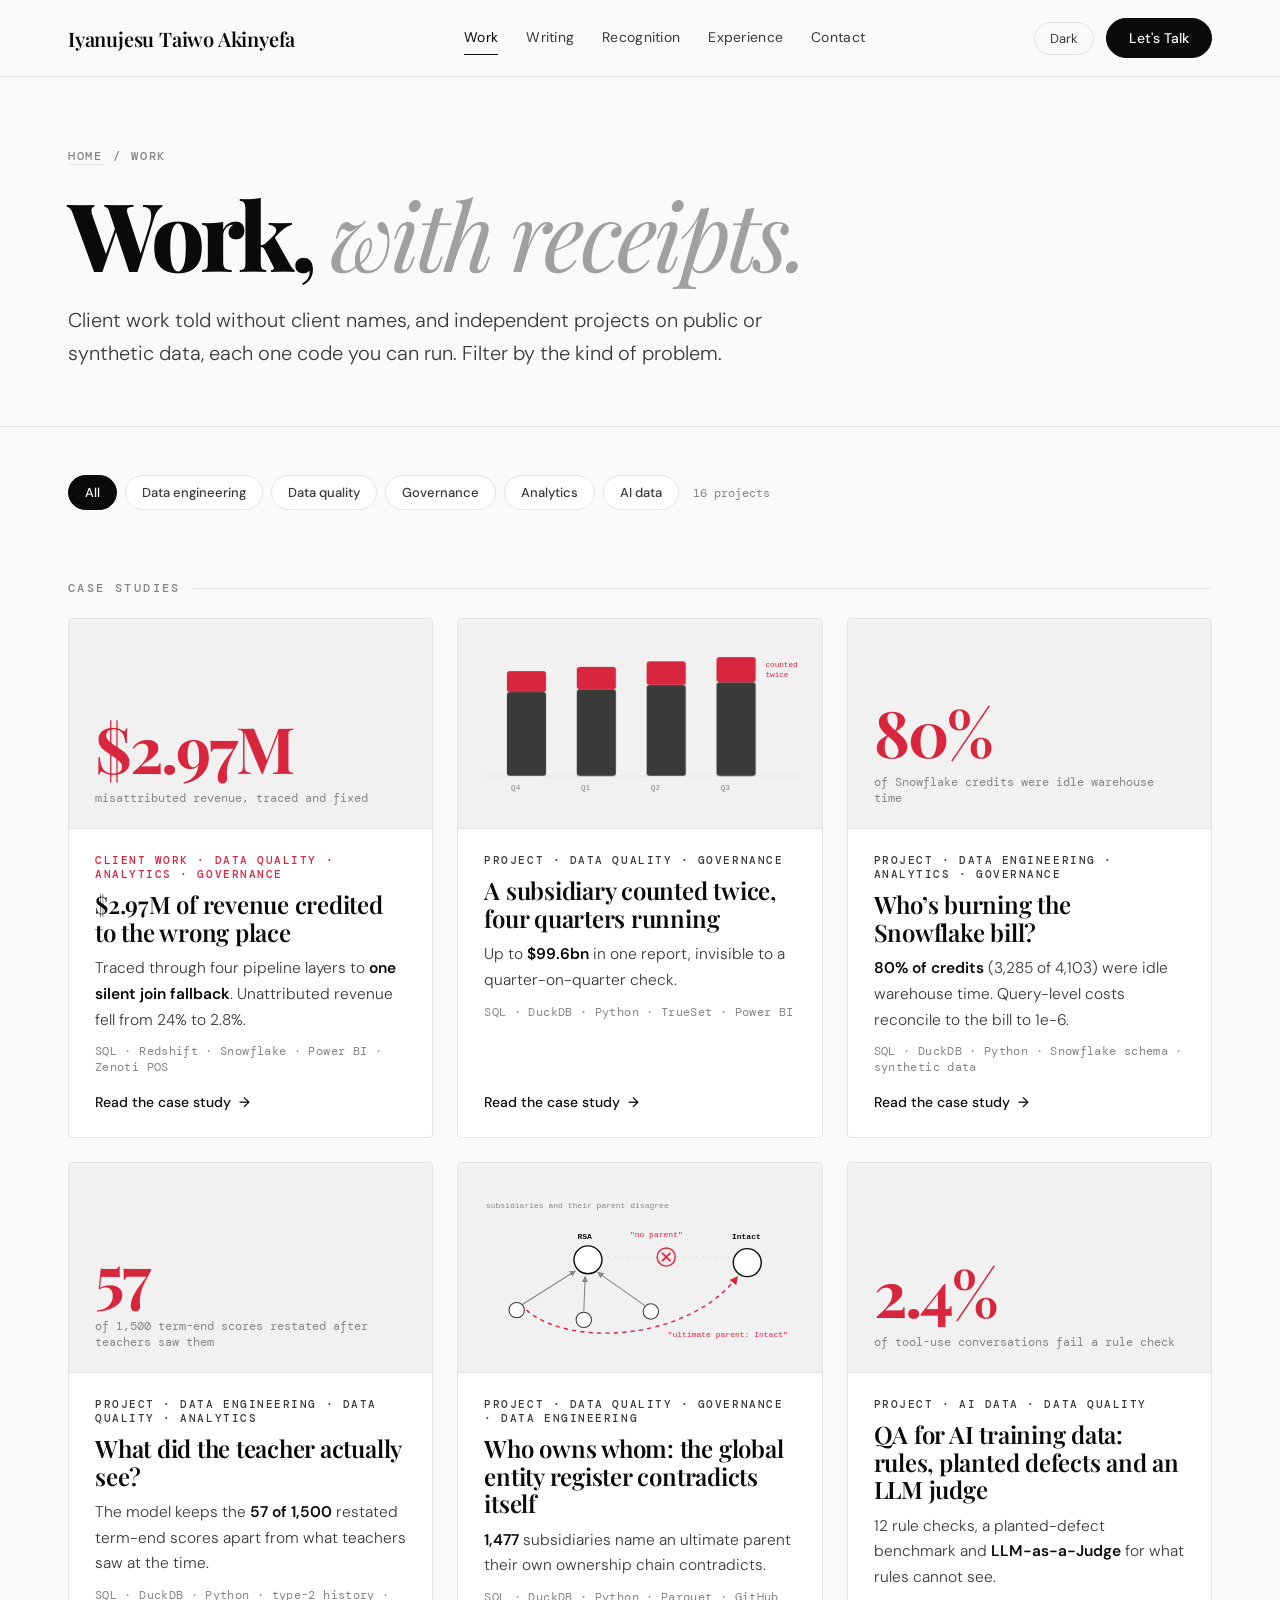
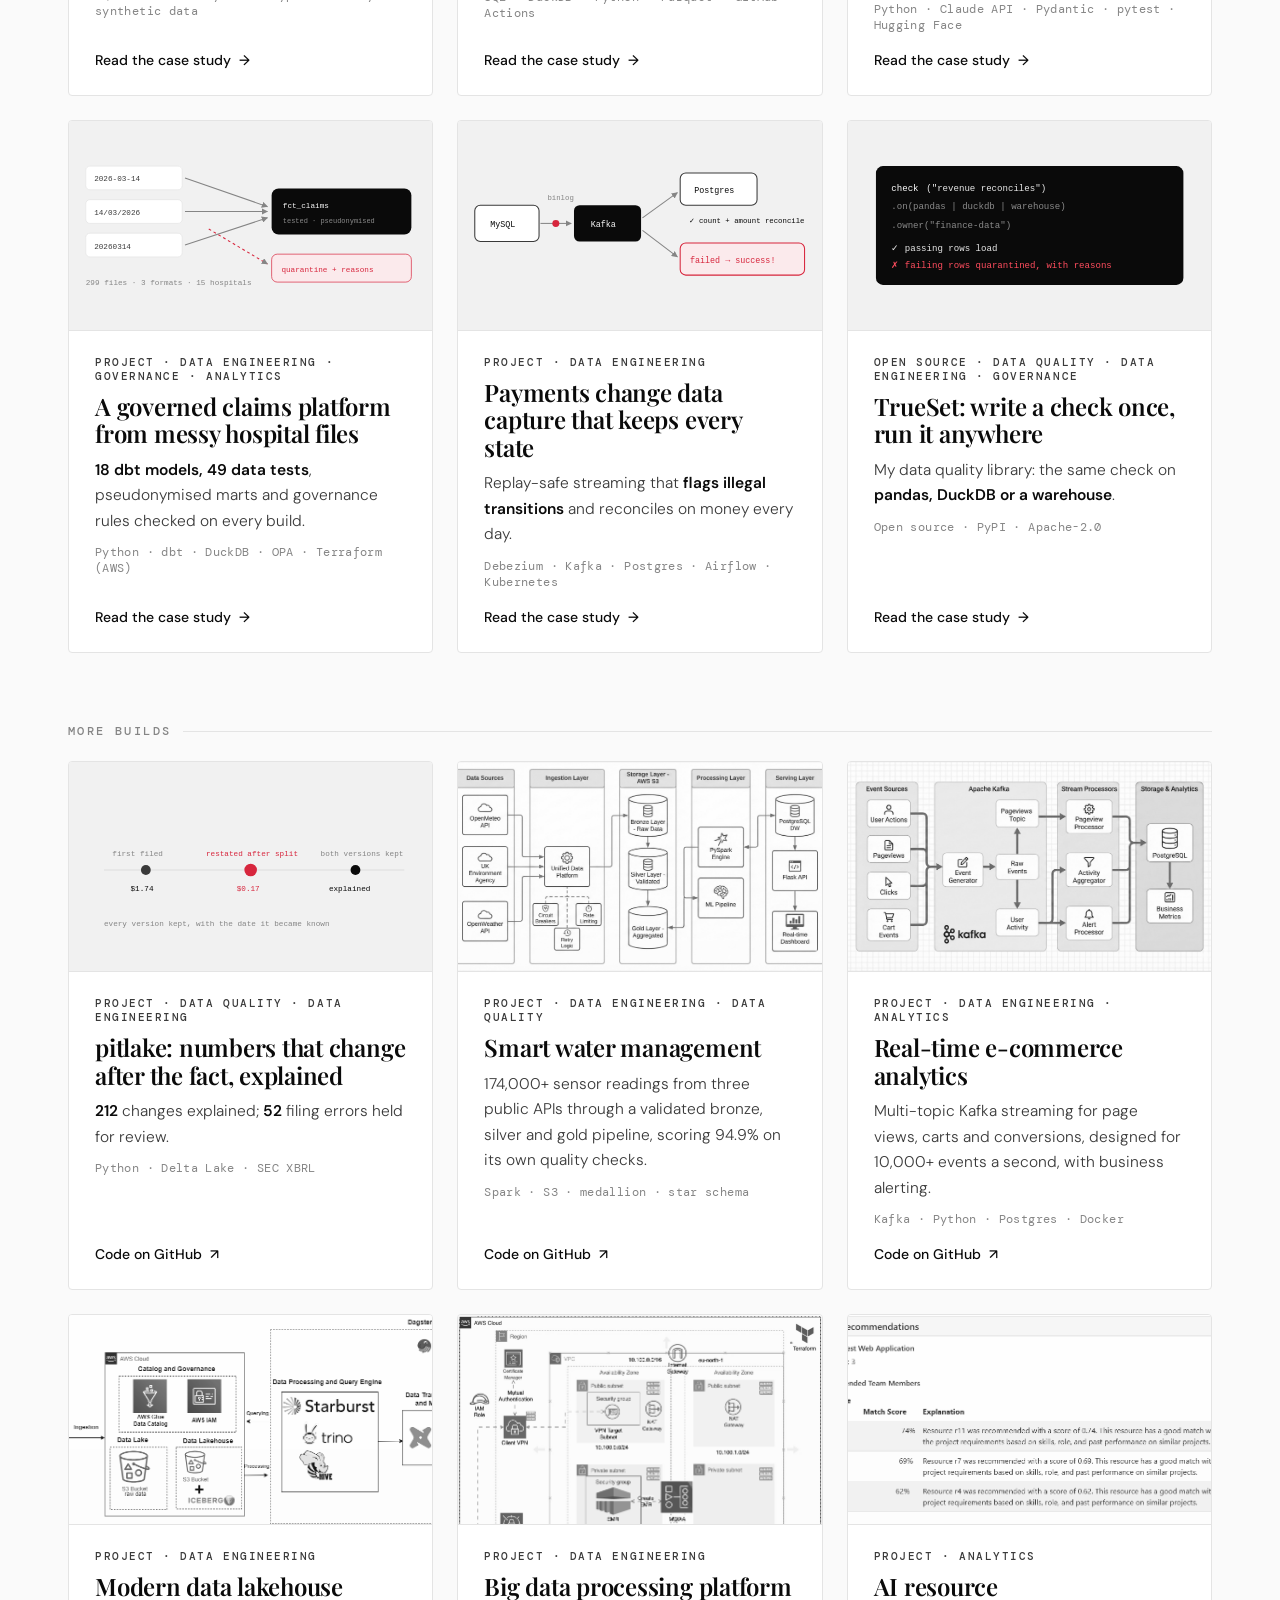
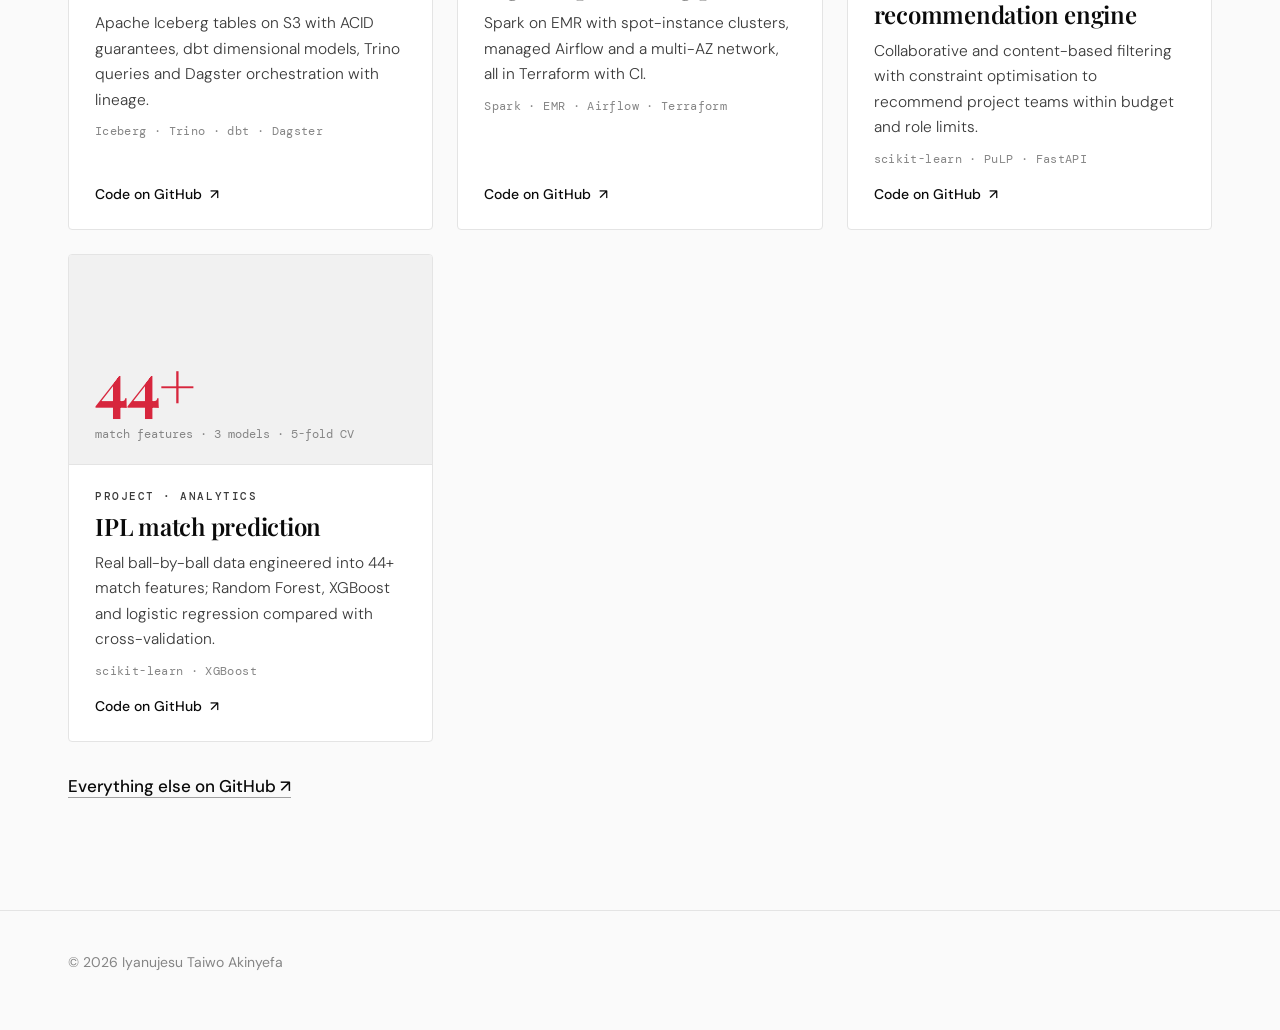
==== work/index.html @ 01991f28 "Portfolio: home, work with case studies, writing, recognition and experience pages" ====
<!doctype html>
<html lang="en" class="no-js">
<head>
<meta charset="utf-8">
<meta name="viewport" content="width=device-width, initial-scale=1">
<title>Work: case studies and projects | Iyanujesu Taiwo Akinyefa</title>
<meta name="description" content="Data engineering, data quality, governance, analytics and AI data projects by Iyanujesu Taiwo Akinyefa, each with the problem, the build and the result in numbers.">
<link rel="canonical" href="https://tee-works.github.io/work/">
<meta property="og:title" content="Work: case studies and projects | Iyanujesu Taiwo Akinyefa">
<meta property="og:description" content="Data engineering, data quality, governance, analytics and AI data projects by Iyanujesu Taiwo Akinyefa, each with the problem, the build and the result in numbers.">
<meta property="og:type" content="article">
<meta property="og:url" content="https://tee-works.github.io/work/">
<meta name="theme-color" content="#0a0a0a">
<link rel="icon" href="data:image/svg+xml,%3Csvg xmlns='http://www.w3.org/2000/svg' viewBox='0 0 32 32'%3E%3Crect width='32' height='32' rx='7' fill='%230a0a0a'/%3E%3Ctext x='15' y='23' font-family='Georgia,serif' font-size='19' font-weight='700' fill='%23fafafa' text-anchor='middle'%3EI%3C/text%3E%3Crect x='21' y='20' width='6' height='2.5' fill='%23ff4d5e'/%3E%3C/svg%3E">
<script>try{var t=localStorage.getItem('theme');if(t)document.documentElement.setAttribute('data-theme',t)}catch(e){}</script>
<link rel="preconnect" href="https://fonts.googleapis.com">
<link rel="preconnect" href="https://fonts.gstatic.com" crossorigin>
<link href="https://fonts.googleapis.com/css2?family=Playfair+Display:ital,wght@0,400;0,500;0,600;0,700;0,800;1,400;1,500&family=DM+Sans:opsz,wght@9..40,300;9..40,400;9..40,500;9..40,600&family=DM+Mono:wght@400;500&display=swap" rel="stylesheet">
<link rel="stylesheet" href="../assets/site.css">
</head>
<body>
<a class="skip" href="#main">Skip to content</a>
<header class="nav" id="nav">
  <div class="wrap">
    <a class="logo" href="../index.html">Iyanujesu Taiwo Akinyefa</a>
    <nav class="links" aria-label="Main"><a href="../work/index.html" aria-current="page">Work</a><a href="../writing/index.html">Writing</a><a href="../recognition.html">Recognition</a><a href="../experience.html">Experience</a><a href="../index.html#contact">Contact</a></nav>
    <div class="tools-r"><button class="theme" id="theme" type="button">Dark</button><a href="../index.html#contact" class="btn small">Let's Talk</a></div>
  </div>
</header>
<main id="main">
<div class="ph"><div class="wrap">
  <div class="crumb"><a href="../index.html">Home</a><span>/</span><span>Work</span></div>
  <h1>Work, <em>with receipts.</em></h1>
  <p class="lead">Client work told without client names, and independent projects on public or synthetic data, each one code you can run. Filter by the kind of problem.</p>
</div></div>
<section style="padding-top:48px">
  <div class="wrap">
    <div class="filters" id="filters" role="group" aria-label="Filter projects"><button type="button" data-f="all" aria-pressed="true">All</button><button type="button" data-f="de" aria-pressed="false">Data engineering</button><button type="button" data-f="dq" aria-pressed="false">Data quality</button><button type="button" data-f="gov" aria-pressed="false">Governance</button><button type="button" data-f="an" aria-pressed="false">Analytics</button><button type="button" data-f="ai" aria-pressed="false">AI data</button><span class="count" id="fcount" aria-live="polite"></span></div>
    <div data-group><div class="subhead">Case studies</div><div class="work"><a class="wcard rv" href="../work/revenue-reconciliation.html" data-cats="dq an gov">
  <div class="art"><div class="art num"><b>$2.97M</b><span>misattributed revenue, traced and fixed</span></div></div>
  <div class="txt"><div class="kind client">Client work · Data quality · Analytics · Governance</div><h3>$2.97M of revenue credited to the wrong place</h3><p class="find">Traced through four pipeline layers to <b>one silent join fallback</b>. Unattributed revenue fell from 24% to 2.8%.</p><div class="tag">SQL · Redshift · Snowflake · Power BI · Zenoti POS</div><span class="open">Read the case study <span class="arr">&rarr;</span></span></div>
</a><a class="wcard rv" href="../work/holdings-data-quality.html" data-cats="dq gov">
  <div class="art"><svg viewBox="0 0 520 230" aria-hidden="true">
              <line x1="40" y1="190" x2="490" y2="190" stroke="var(--rule)" stroke-width="1.5"/>
              <g>
                <rect class="grow" x="70"  y="70" width="56" height="120" rx="4" fill="var(--ink-2)"/>
                <rect class="grow" x="70"  y="40" width="56" height="30" rx="4" fill="var(--signal)" style="animation-delay:.2s"/>
                <rect class="grow" x="170" y="66" width="56" height="124" rx="4" fill="var(--ink-2)" style="animation-delay:.1s"/>
                <rect class="grow" x="170" y="34" width="56" height="32" rx="4" fill="var(--signal)" style="animation-delay:.3s"/>
                <rect class="grow" x="270" y="60" width="56" height="130" rx="4" fill="var(--ink-2)" style="animation-delay:.2s"/>
                <rect class="grow" x="270" y="26" width="56" height="34" rx="4" fill="var(--signal)" style="animation-delay:.4s"/>
                <rect class="grow" x="370" y="56" width="56" height="134" rx="4" fill="var(--ink-2)" style="animation-delay:.3s"/>
                <rect class="grow" x="370" y="20" width="56" height="36" rx="4" fill="var(--signal)" style="animation-delay:.5s"/>
              </g>
              <g font-family="JetBrains Mono, monospace" font-size="11" fill="var(--muted)">
                <text x="76" y="210">Q4</text><text x="176" y="210">Q1</text><text x="276" y="210">Q2</text><text x="376" y="210">Q3</text>
                <text x="440" y="34" fill="var(--signal)">counted</text><text x="440" y="48" fill="var(--signal)">twice</text>
              </g>
            </svg></div>
  <div class="txt"><div class="kind">Project · Data quality · Governance</div><h3>A subsidiary counted twice, four quarters running</h3><p class="find">Up to <b>$99.6bn</b> in one report, invisible to a quarter-on-quarter check.</p><div class="tag">SQL · DuckDB · Python · TrueSet · Power BI</div><span class="open">Read the case study <span class="arr">&rarr;</span></span></div>
</a><a class="wcard rv" href="../work/snowflake-cost-attribution.html" data-cats="de an gov">
  <div class="art"><div class="art num"><b>80%</b><span>of Snowflake credits were idle warehouse time</span></div></div>
  <div class="txt"><div class="kind">Project · Data engineering · Analytics · Governance</div><h3>Who’s burning the Snowflake bill?</h3><p class="find"><b>80% of credits</b> (3,285 of 4,103) were idle warehouse time. Query-level costs reconcile to the bill to 1e-6.</p><div class="tag">SQL · DuckDB · Python · Snowflake schema · synthetic data</div><span class="open">Read the case study <span class="arr">&rarr;</span></span></div>
</a><a class="wcard rv" href="../work/point-in-time-pupil-scores.html" data-cats="de dq an">
  <div class="art"><div class="art num"><b>57</b><span>of 1,500 term-end scores restated after teachers saw them</span></div></div>
  <div class="txt"><div class="kind">Project · Data engineering · Data quality · Analytics</div><h3>What did the teacher actually see?</h3><p class="find">The model keeps the <b>57 of 1,500</b> restated term-end scores apart from what teachers saw at the time.</p><div class="tag">SQL · DuckDB · Python · type-2 history · synthetic data</div><span class="open">Read the case study <span class="arr">&rarr;</span></span></div>
</a><a class="wcard rv" href="../work/entity-data-quality.html" data-cats="dq gov de">
  <div class="art"><svg viewBox="0 0 520 230" aria-hidden="true">
              <defs><marker id="ah" viewBox="0 0 10 10" refX="9" refY="5" markerWidth="6" markerHeight="6" orient="auto"><path d="M0,0 L10,5 L0,10 z" fill="var(--muted)"/></marker>
                <marker id="ahr" viewBox="0 0 10 10" refX="9" refY="5" markerWidth="6" markerHeight="6" orient="auto"><path d="M0,0 L10,5 L0,10 z" fill="var(--signal)"/></marker></defs>
              <g stroke="var(--muted)" stroke-width="1.5" fill="none">
                <path d="M92 168 L168 120" marker-end="url(#ah)"/><path d="M180 178 L182 128" marker-end="url(#ah)"/><path d="M268 170 L200 122" marker-end="url(#ah)"/>
              </g>
              <path d="M98 176 C 160 230, 330 220, 400 128" stroke="var(--signal)" stroke-width="2" fill="none" stroke-dasharray="6 6" marker-end="url(#ahr)"/>
              <path d="M205 100 L392 100" stroke="var(--rule)" stroke-width="2" fill="none" stroke-dasharray="3 6"/>
              <g class="pulse-node"><circle cx="298" cy="100" r="13" fill="var(--signal-soft)" stroke="var(--signal)" stroke-width="2"/><path d="M292 94 L304 106 M304 94 L292 106" stroke="var(--signal)" stroke-width="2.4"/></g>
              <circle cx="84" cy="176" r="11" fill="var(--card)" stroke="var(--ink-2)" stroke-width="1.5"/>
              <circle cx="180" cy="190" r="11" fill="var(--card)" stroke="var(--ink-2)" stroke-width="1.5"/>
              <circle cx="276" cy="178" r="11" fill="var(--card)" stroke="var(--ink-2)" stroke-width="1.5"/>
              <circle cx="186" cy="104" r="20" fill="var(--card)" stroke="var(--ink)" stroke-width="2"/>
              <circle cx="414" cy="108" r="20" fill="var(--card)" stroke="var(--ink)" stroke-width="2"/>
              <g font-family="JetBrains Mono, monospace" font-size="11.5">
                <text x="171" y="74" fill="var(--ink)" font-weight="700">RSA</text>
                <text x="392" y="74" fill="var(--ink)" font-weight="700">Intact</text>
                <text x="246" y="72" fill="var(--signal)">"no parent"</text>
                <text x="300" y="214" fill="var(--signal)">"ultimate parent: Intact"</text>
                <text x="40" y="30" fill="var(--muted)">subsidiaries and their parent disagree</text>
              </g>
            </svg></div>
  <div class="txt"><div class="kind">Project · Data quality · Governance · Data engineering</div><h3>Who owns whom: the global entity register contradicts itself</h3><p class="find"><b>1,477</b> subsidiaries name an ultimate parent their own ownership chain contradicts.</p><div class="tag">SQL · DuckDB · Python · Parquet · GitHub Actions</div><span class="open">Read the case study <span class="arr">&rarr;</span></span></div>
</a><a class="wcard rv" href="../work/tool-use-sft-data-qa.html" data-cats="ai dq">
  <div class="art"><div class="art num"><b>2.4%</b><span>of tool-use conversations fail a rule check</span></div></div>
  <div class="txt"><div class="kind">Project · AI data · Data quality</div><h3>QA for AI training data: rules, planted defects and an LLM judge</h3><p class="find">12 rule checks, a planted-defect benchmark and <b>LLM-as-a-Judge</b> for what rules cannot see.</p><div class="tag">Python · Claude API · Pydantic · pytest · Hugging Face</div><span class="open">Read the case study <span class="arr">&rarr;</span></span></div>
</a><a class="wcard rv" href="../work/health-claims-platform.html" data-cats="de gov an">
  <div class="art"><svg viewBox="0 0 520 230" aria-hidden="true">
              <defs><marker id="ah3" viewBox="0 0 10 10" refX="9" refY="5" markerWidth="6" markerHeight="6" orient="auto"><path d="M0,0 L10,5 L0,10 z" fill="var(--muted)"/></marker></defs>
              <g font-family="JetBrains Mono, monospace" font-size="11">
                <rect x="24" y="30" width="138" height="34" rx="6" fill="var(--card)" stroke="var(--rule)"/><text x="36" y="52" fill="var(--ink-2)">2026-03-14</text>
                <rect x="24" y="78" width="138" height="34" rx="6" fill="var(--card)" stroke="var(--rule)"/><text x="36" y="100" fill="var(--ink-2)">14/03/2026</text>
                <rect x="24" y="126" width="138" height="34" rx="6" fill="var(--card)" stroke="var(--rule)"/><text x="36" y="148" fill="var(--ink-2)">20260314</text>
                <rect x="290" y="62" width="200" height="66" rx="10" fill="var(--ink)"/><text x="306" y="90" fill="var(--paper)">fct_claims</text><text x="306" y="112" fill="var(--console-dim)" font-size="10">tested &middot; pseudonymised</text>
                <rect x="290" y="156" width="200" height="40" rx="8" fill="var(--signal-soft)" stroke="var(--signal)"/><text x="304" y="181" fill="var(--signal)">quarantine + reasons</text>
                <text x="24" y="200" fill="var(--muted)">299 files &middot; 3 formats &middot; 15 hospitals</text>
              </g>
              <g stroke="var(--muted)" stroke-width="1.5" fill="none">
                <path d="M166 47 L284 88" marker-end="url(#ah3)"/><path d="M166 95 L284 95" marker-end="url(#ah3)"/><path d="M166 143 L284 104" marker-end="url(#ah3)"/>
                <path d="M200 120 L284 170" marker-end="url(#ah3)" stroke="var(--signal)" stroke-dasharray="4 4"/>
              </g>
            </svg></div>
  <div class="txt"><div class="kind">Project · Data engineering · Governance · Analytics</div><h3>A governed claims platform from messy hospital files</h3><p class="find"><b>18 dbt models, 49 data tests</b>, pseudonymised marts and governance rules checked on every build.</p><div class="tag">Python · dbt · DuckDB · OPA · Terraform (AWS)</div><span class="open">Read the case study <span class="arr">&rarr;</span></span></div>
</a><a class="wcard rv" href="../work/payments-cdc.html" data-cats="de">
  <div class="art"><svg viewBox="0 0 520 230" aria-hidden="true">
              <defs><marker id="ah2" viewBox="0 0 10 10" refX="9" refY="5" markerWidth="6" markerHeight="6" orient="auto"><path d="M0,0 L10,5 L0,10 z" fill="var(--muted)"/></marker></defs>
              <g font-family="JetBrains Mono, monospace" font-size="12">
                <rect x="24" y="86" width="92" height="52" rx="8" fill="var(--card)" stroke="var(--ink-2)" stroke-width="1.5"/><text x="46" y="117" fill="var(--ink)">MySQL</text>
                <rect x="166" y="86" width="96" height="52" rx="8" fill="var(--ink)"/><text x="190" y="117" fill="var(--paper)">Kafka</text>
                <rect x="318" y="40" width="110" height="46" rx="8" fill="var(--card)" stroke="var(--ink-2)" stroke-width="1.5"/><text x="338" y="68" fill="var(--ink)">Postgres</text>
                <rect x="318" y="140" width="178" height="46" rx="8" fill="var(--signal-soft)" stroke="var(--signal)" stroke-width="1.5"/><text x="332" y="168" fill="var(--signal)">failed &rarr; success!</text>
                <text x="128" y="78" fill="var(--muted)" font-size="10.5">binlog</text>
                <text x="330" y="112" fill="var(--pass)" font-size="10.5">&#10003; count + amount reconcile</text>
              </g>
              <g stroke="var(--muted)" stroke-width="1.5" fill="none">
                <path d="M118 112 L162 112" marker-end="url(#ah2)"/>
                <path d="M264 104 L314 68" marker-end="url(#ah2)"/>
                <path d="M264 122 L314 160" marker-end="url(#ah2)"/>
              </g>
              <circle class="pulse-node" cx="140" cy="112" r="5" fill="var(--signal)"/>
            </svg></div>
  <div class="txt"><div class="kind">Project · Data engineering</div><h3>Payments change data capture that keeps every state</h3><p class="find">Replay-safe streaming that <b>flags illegal transitions</b> and reconciles on money every day.</p><div class="tag">Debezium · Kafka · Postgres · Airflow · Kubernetes</div><span class="open">Read the case study <span class="arr">&rarr;</span></span></div>
</a><a class="wcard rv" href="../work/trueset.html" data-cats="dq de gov">
  <div class="art"><svg viewBox="0 0 520 230" aria-hidden="true">
              <rect x="40" y="30" width="440" height="170" rx="10" fill="var(--console)"/>
              <g font-family="JetBrains Mono, monospace" font-size="13">
                <text x="62" y="66" fill="#ffffff">check</text><text x="112" y="66" fill="#e8e8e8">("revenue reconciles")</text>
                <text x="62" y="92" fill="#8a8a8a">  .on(pandas | duckdb | warehouse)</text>
                <text x="62" y="118" fill="#8a8a8a">  .owner("finance-data")</text>
                <text x="62" y="152" fill="#e8e8e8">&#10003; passing rows load</text>
                <text x="62" y="176" fill="#ff4d5e">&#10007; failing rows quarantined, with reasons</text>
              </g>
            </svg></div>
  <div class="txt"><div class="kind">Open source · Data quality · Data engineering · Governance</div><h3>TrueSet: write a check once, run it anywhere</h3><p class="find">My data quality library: the same check on <b>pandas, DuckDB or a warehouse</b>.</p><div class="tag">Open source · PyPI · Apache-2.0</div><span class="open">Read the case study <span class="arr">&rarr;</span></span></div>
</a></div></div>
    <div data-group><div class="subhead">More builds</div><div class="work"><a class="wcard rv" href="https://github.com/Tee-works/pitlake" data-cats="dq de">
  <div class="art"><svg viewBox="0 0 520 230" aria-hidden="true">
              <line x1="50" y1="120" x2="480" y2="120" stroke="var(--rule)" stroke-width="2"/>
              <g font-family="JetBrains Mono, monospace" font-size="11">
                <circle cx="110" cy="120" r="7" fill="var(--ink-2)"/><text x="62" y="100" fill="var(--muted)">first filed</text><text x="88" y="150" fill="var(--ink)">$1.74</text>
                <circle class="pulse-node" cx="260" cy="120" r="9" fill="var(--signal)"/><text x="196" y="100" fill="var(--signal)">restated after split</text><text x="240" y="150" fill="var(--signal)">$0.17</text>
                <circle cx="410" cy="120" r="7" fill="var(--pass)"/><text x="360" y="100" fill="var(--muted)">both versions kept</text><text x="372" y="150" fill="var(--pass)">explained</text>
                <text x="50" y="200" fill="var(--muted)">every version kept, with the date it became known</text>
              </g>
            </svg></div>
  <div class="txt"><div class="kind">Project · Data quality · Data engineering</div><h3>pitlake: numbers that change after the fact, explained</h3><p class="find"><b>212</b> changes explained; <b>52</b> filing errors held for review.</p><div class="tag">Python · Delta Lake · SEC XBRL</div><span class="open">Code on GitHub <span class="arr">&nearr;</span></span></div>
</a><a class="wcard rv" href="https://github.com/Tee-works/smart-water-management" data-cats="de dq">
  <div class="art"><img src="../images/smart-water-architecture.jpg" alt="" loading="lazy"></div>
  <div class="txt"><div class="kind">Project · Data engineering · Data quality</div><h3>Smart water management</h3><p class="find">174,000+ sensor readings from three public APIs through a validated bronze, silver and gold pipeline, scoring 94.9% on its own quality checks.</p><div class="tag">Spark · S3 · medallion · star schema</div><span class="open">Code on GitHub <span class="arr">&nearr;</span></span></div>
</a><a class="wcard rv" href="https://github.com/Tee-works/Real-Time-E-commerce-Analytics-Pipeline" data-cats="de an">
  <div class="art"><img src="../images/ecommerce-architecture.jpg" alt="" loading="lazy"></div>
  <div class="txt"><div class="kind">Project · Data engineering · Analytics</div><h3>Real-time e-commerce analytics</h3><p class="find">Multi-topic Kafka streaming for page views, carts and conversions, designed for 10,000+ events a second, with business alerting.</p><div class="tag">Kafka · Python · Postgres · Docker</div><span class="open">Code on GitHub <span class="arr">&nearr;</span></span></div>
</a><a class="wcard rv" href="https://github.com/Tee-works/data-lakehouse-project" data-cats="de">
  <div class="art"><img src="../images/lakehouse-architecture.png" alt="" loading="lazy"></div>
  <div class="txt"><div class="kind">Project · Data engineering</div><h3>Modern data lakehouse</h3><p class="find">Apache Iceberg tables on S3 with ACID guarantees, dbt dimensional models, Trino queries and Dagster orchestration with lineage.</p><div class="tag">Iceberg · Trino · dbt · Dagster</div><span class="open">Code on GitHub <span class="arr">&nearr;</span></span></div>
</a><a class="wcard rv" href="https://github.com/Tee-works/big-data-processing-platform" data-cats="de">
  <div class="art"><img src="../images/big-data-architecture.gif" alt="" loading="lazy"></div>
  <div class="txt"><div class="kind">Project · Data engineering</div><h3>Big data processing platform</h3><p class="find">Spark on EMR with spot-instance clusters, managed Airflow and a multi-AZ network, all in Terraform with CI.</p><div class="tag">Spark · EMR · Airflow · Terraform</div><span class="open">Code on GitHub <span class="arr">&nearr;</span></span></div>
</a><a class="wcard rv" href="https://github.com/Tee-works/AI-resource-recommendation-engine" data-cats="an">
  <div class="art"><img src="../images/recommender-results.png" alt="" loading="lazy"></div>
  <div class="txt"><div class="kind">Project · Analytics</div><h3>AI resource recommendation engine</h3><p class="find">Collaborative and content-based filtering with constraint optimisation to recommend project teams within budget and role limits.</p><div class="tag">scikit-learn · PuLP · FastAPI</div><span class="open">Code on GitHub <span class="arr">&nearr;</span></span></div>
</a><a class="wcard rv" href="https://github.com/Tee-works/cricket-analytics-pipeline" data-cats="an">
  <div class="art"><div class="art num"><b>44+</b><span>match features · 3 models · 5-fold CV</span></div></div>
  <div class="txt"><div class="kind">Project · Analytics</div><h3>IPL match prediction</h3><p class="find">Real ball-by-ball data engineered into 44+ match features; Random Forest, XGBoost and logistic regression compared with cross-validation.</p><div class="tag">scikit-learn · XGBoost</div><span class="open">Code on GitHub <span class="arr">&nearr;</span></span></div>
</a></div></div>
    <p class="morelink"><a href="https://github.com/Tee-works">Everything else on GitHub &nearr;</a></p>
  </div>
</section>
</main>
<footer><div class="wrap">&copy; 2026 Iyanujesu Taiwo Akinyefa</div></footer>
<script src="../assets/site.js" defer></script>
</body>
</html>
---- assets/site.css ----
:root {
  --bg: #fafafa; --bg-2: #f1f1f1; --card: #ffffff;
  --ink: #0a0a0a; --ink-2: #3a3a3a; --muted: #858585; --soft: #a0a0a0; --rule: #e4e4e4;
  --red: #d7263d; --red-soft: #fbeaec;
  --serif: "Playfair Display", Georgia, serif; --sans: "DM Sans", system-ui, sans-serif; --mono: "DM Mono", ui-monospace, Menlo, monospace;
  --ease: cubic-bezier(.2,.7,.2,1);
  --paper: var(--bg); --paper-2: var(--bg-2); --signal: var(--red); --signal-soft: var(--red-soft); --pass: var(--ink);
  --console: #0a0a0a; --console-dim: #8a8a8a; --console-ink: #e8e8e8;
  --navh: 76px;
}
@media (prefers-color-scheme: dark) {
  :root:not([data-theme="light"]) {
    --bg: #0a0a0a; --bg-2: #111111; --card: #141414; --ink: #f5f5f5; --ink-2: #c9c9c9; --muted: #7d7d7d; --soft: #666666; --rule: #232323;
    --red: #ff4d5e; --red-soft: #2b1015; --console: #000000;
  }
}
:root[data-theme="dark"] {
  --bg: #0a0a0a; --bg-2: #111111; --card: #141414; --ink: #f5f5f5; --ink-2: #c9c9c9; --muted: #7d7d7d; --soft: #666666; --rule: #232323;
  --red: #ff4d5e; --red-soft: #2b1015; --console: #000000;
}
* { box-sizing: border-box; }
html { scroll-behavior: smooth; scroll-padding-top: calc(var(--navh) + 12px); }
body { margin: 0; background: var(--bg); color: var(--ink); font: 400 17px/1.65 var(--sans); -webkit-font-smoothing: antialiased; overflow-x: hidden; transition: background .3s, color .3s; }
a { color: inherit; }
::selection { background: var(--ink); color: var(--bg); }
.wrap { max-width: 1240px; margin: 0 auto; padding: 0 48px; }
.mono { font-family: var(--mono); }
.skip { position: absolute; left: -9999px; top: 8px; z-index: 50; background: var(--ink); color: var(--bg); padding: 8px 14px; border-radius: 4px; }
.skip:focus { left: 8px; }

/* nav */
.nav { position: fixed; inset: 0 0 auto 0; z-index: 30; border-bottom: 1px solid var(--rule); background: color-mix(in srgb, var(--bg) 88%, transparent); backdrop-filter: blur(14px); -webkit-backdrop-filter: blur(14px); transition: background .3s, border-color .3s; }
.nav.clear:not(.scrolled) { background: transparent; border-color: transparent; backdrop-filter: none; -webkit-backdrop-filter: none; }
.nav .wrap { display: flex; align-items: center; justify-content: space-between; height: var(--navh); gap: 16px; }
.logo { font-family: var(--serif); font-weight: 600; font-size: 20px; letter-spacing: -0.01em; text-decoration: none; white-space: nowrap; }
.nav .links { display: flex; align-items: center; gap: 28px; }
.nav .links a { text-decoration: none; font-size: 14px; letter-spacing: .02em; color: var(--ink-2); position: relative; white-space: nowrap; }
.nav .links a::after { content: ""; position: absolute; left: 0; right: 100%; bottom: -5px; height: 1px; background: var(--ink); transition: right .3s var(--ease); }
.nav .links a:hover::after, .nav .links a[aria-current="page"]::after { right: 0; }
.nav .links a[aria-current="page"] { color: var(--ink); }
.nav .tools-r { display: flex; align-items: center; gap: 12px; }
.theme { background: none; border: 1px solid var(--rule); color: var(--ink-2); border-radius: 999px; padding: 7px 15px; font: 13px var(--sans); cursor: pointer; }
.theme:hover { border-color: var(--ink); }
.btn { white-space: nowrap; display: inline-flex; align-items: center; gap: 10px; padding: 14px 28px; border-radius: 999px; font: 500 15px var(--sans); text-decoration: none; border: 1px solid var(--ink); background: var(--ink); color: var(--bg); cursor: pointer; transition: transform .25s var(--ease), background .25s, color .25s; }
.btn:hover { transform: translateY(-2px); }
.btn.ghost { background: color-mix(in srgb, var(--bg) 70%, transparent); color: var(--ink); backdrop-filter: blur(4px); }
.btn.ghost:hover { background: var(--ink); color: var(--bg); }
.btn.small { padding: 10px 22px; font-size: 14px; }
.btn .arr { transition: transform .25s var(--ease); }
.btn:hover .arr { transform: translateX(4px); }

/* home hero */
.hero { position: relative; min-height: 88vh; display: flex; flex-direction: column; justify-content: center; padding: 130px 0 56px; overflow: hidden; }
.hero canvas { position: absolute; inset: 0; width: 100%; height: 100%; z-index: 0; }
.hero .wrap { position: relative; z-index: 2; width: 100%; pointer-events: none; }
.hero .wrap * { pointer-events: auto; }
.stage { font: 500 12px var(--mono); letter-spacing: .22em; text-transform: uppercase; color: var(--muted); display: flex; align-items: center; gap: 14px; margin-bottom: 30px; flex-wrap: wrap; }
.stage::before { content: ""; width: 44px; height: 1px; background: var(--soft); }
h1 { font-family: var(--serif); font-weight: 800; font-size: clamp(54px, 10vw, 156px); line-height: .9; letter-spacing: -0.045em; margin: 0; }
h1 .thin { font-weight: 400; font-style: italic; color: var(--soft); }
h1 .red { color: var(--red); font-style: italic; font-weight: 500; }
.hero .sub { display: grid; grid-template-columns: 1fr auto; gap: 48px; align-items: end; margin-top: 46px; }
.hero .sub p { font-size: 20px; font-weight: 300; color: var(--ink-2); max-width: 600px; margin: 0; line-height: 1.6; }
.hero .sub p b { color: var(--ink); font-weight: 600; }
.cta { display: flex; gap: 12px; flex-wrap: wrap; }
.tagfx { position: absolute; z-index: 1; font: 500 12px var(--mono); color: var(--red); background: var(--bg); border: 1px solid var(--red); padding: 6px 10px; border-radius: 3px; opacity: 0; transition: opacity .5s; pointer-events: none; white-space: nowrap; }
.tagfx.on { opacity: 1; }

/* inner page head */
.ph { padding: calc(var(--navh) + 72px) 0 56px; border-bottom: 1px solid var(--rule); }
.ph h1 { font-size: clamp(44px, 7.4vw, 108px); }
.ph h1 em { font-style: italic; font-weight: 400; color: var(--soft); }
.ph .lead { margin: 28px 0 0; font-size: 20px; font-weight: 300; color: var(--ink-2); max-width: 720px; }
.crumb { font: 500 12px var(--mono); letter-spacing: .14em; text-transform: uppercase; color: var(--muted); margin-bottom: 26px; display: flex; gap: 10px; flex-wrap: wrap; }
.crumb a { text-decoration: none; border-bottom: 1px solid var(--rule); }
.crumb a:hover { border-color: var(--ink); color: var(--ink); }

/* stats */
.stats { display: grid; grid-template-columns: repeat(3, 1fr); border-top: 1px solid var(--rule); border-bottom: 1px solid var(--rule); }
.stats.four { grid-template-columns: repeat(4, 1fr); }
.stat { padding: 36px 0 40px; }
.stat + .stat { padding-left: 32px; border-left: 1px solid var(--rule); }
.stat .n { font-family: var(--serif); font-weight: 700; font-size: clamp(38px, 4.4vw, 58px); line-height: 1; letter-spacing: -0.02em; }
.stat .n.red { color: var(--red); }
.stat .l { margin-top: 12px; font-size: 14px; color: var(--muted); max-width: 250px; }

/* sections */
section { padding: 110px 0; }
section.tight { padding-top: 0; }
section.alt { background: var(--bg-2); }
.sec-head { display: grid; grid-template-columns: 260px 1fr; gap: 40px; margin-bottom: 52px; align-items: start; }
.sec-num { font: 500 12px var(--mono); letter-spacing: .2em; text-transform: uppercase; color: var(--muted); padding-top: 16px; display: flex; align-items: center; flex-wrap: wrap; gap: 10px; }
.sec-num i { display: inline-block; width: 18px; height: 1px; background: var(--soft); }
h2 { font-family: var(--serif); font-weight: 700; font-size: clamp(36px, 5vw, 72px); line-height: 1; letter-spacing: -0.03em; margin: 0 0 18px; }
h2 em { font-style: italic; font-weight: 400; color: var(--soft); }
.sec-head p { margin: 0; color: var(--ink-2); font-size: 18px; font-weight: 300; max-width: 620px; }
.morelink { margin: 30px 0 0; } .morelink a { text-decoration: none; font-weight: 500; border-bottom: 1px solid var(--soft); }
.morelink a:hover { border-color: var(--ink); }

/* work cards */
.work { display: grid; grid-template-columns: repeat(3, 1fr); gap: 24px; }
.work.two { grid-template-columns: repeat(2, 1fr); }
.wcard { background: var(--card); border: 1px solid var(--rule); border-radius: 4px; overflow: hidden; display: flex; flex-direction: column; text-decoration: none; color: inherit; transition: transform .45s var(--ease), box-shadow .45s var(--ease), border-color .45s; }
.wcard:hover, .wcard:focus-visible { transform: translateY(-6px); box-shadow: 0 40px 60px -40px rgba(0,0,0,.35); border-color: var(--ink); outline: none; }
.wcard .art { height: 210px; background: var(--bg-2); border-bottom: 1px solid var(--rule); overflow: hidden; position: relative; }
.wcard .art svg { width: 100%; height: 100%; display: block; transition: transform .6s var(--ease); }
.wcard:hover .art svg { transform: scale(1.03); }
.wcard .art img { width: 100%; height: 100%; object-fit: cover; object-position: top; filter: grayscale(1); opacity: .92; transition: filter .5s, transform .6s var(--ease); display: block; }
.wcard:hover .art img { filter: grayscale(0); transform: scale(1.03); }
.art.num { display: flex; flex-direction: column; justify-content: flex-end; padding: 22px 26px; }
.art.num b { font-family: var(--serif); font-size: clamp(46px, 5vw, 66px); line-height: 1; letter-spacing: -0.03em; color: var(--red); font-weight: 700; }
.art.num span { font: 12px var(--mono); color: var(--muted); margin-top: 10px; }
.wcard .txt { padding: 24px 26px 26px; display: flex; flex-direction: column; gap: 10px; flex: 1; }
.wcard .tag { font: 12px var(--mono); color: var(--muted); letter-spacing: .03em; }
.wcard .kind { font: 500 11px var(--mono); letter-spacing: .14em; text-transform: uppercase; color: var(--ink-2); }
.wcard .kind.client { color: var(--red); }
.wcard h3 { font-family: var(--serif); font-size: 24px; line-height: 1.15; font-weight: 600; margin: 0; letter-spacing: -0.01em; }
.wcard .find { font-size: 15.5px; color: var(--ink-2); margin: 0; font-weight: 300; }
.wcard .find b { color: var(--ink); font-weight: 600; }
.wcard .open { margin-top: auto; padding-top: 8px; font: 500 14px var(--sans); display: flex; align-items: center; gap: 8px; }
.wcard .open .arr { transition: transform .3s var(--ease); }
.wcard:hover .open .arr { transform: translateX(6px); }
.wcard[hidden] { display: none; }
.art .pulse-node { animation: nodepulse 2.4s var(--ease) infinite; transform-origin: center; transform-box: fill-box; }
@keyframes nodepulse { 0%,100% { transform: scale(1); } 50% { transform: scale(1.25); } }
.art .grow { transform-origin: bottom; transform-box: fill-box; animation: grow 1.2s var(--ease) both; }
@keyframes grow { from { transform: scaleY(0); } }

/* filters */
.filters { display: flex; flex-wrap: wrap; gap: 8px; margin: 0 0 34px; }
.filters button { font: 500 13px var(--sans); padding: 8px 16px; border-radius: 999px; border: 1px solid var(--rule); background: var(--card); color: var(--ink-2); cursor: pointer; transition: border-color .2s, background .2s, color .2s; }
.filters button:hover { border-color: var(--ink); }
.filters button[aria-pressed="true"] { background: var(--ink); color: var(--bg); border-color: var(--ink); }
.filters .count { font: 12px var(--mono); color: var(--muted); align-self: center; margin-left: 6px; }
.subhead { font: 500 12px var(--mono); letter-spacing: .2em; text-transform: uppercase; color: var(--muted); margin: 70px 0 22px; display: flex; align-items: center; gap: 12px; }
.subhead::after { content: ""; flex: 1; height: 1px; background: var(--rule); }

/* puzzle */
.puzzle { display: grid; grid-template-columns: 1fr 1fr; gap: 64px; align-items: center; }
.puzzle h2 em { color: var(--red); }
.ptable { background: var(--card); border: 1px solid var(--rule); border-radius: 4px; overflow: hidden; }
.ptable table { width: 100%; border-collapse: collapse; font: 14.5px var(--mono); }
.ptable th { text-align: left; font-weight: 500; color: var(--muted); padding: 15px 20px; border-bottom: 1px solid var(--rule); font-size: 11.5px; letter-spacing: .1em; text-transform: uppercase; }
.ptable td { padding: 16px 20px; border-bottom: 1px solid var(--rule); }
.ptable tbody tr { cursor: pointer; transition: background .2s; }
.ptable tbody tr:hover, .ptable tbody tr:focus-visible { background: var(--bg-2); outline: none; }
.ptable tbody tr.picked td { background: var(--bg-2); }
.ptable tbody tr.bad td:nth-child(3) { color: var(--red); font-weight: 500; }
.ptable td.num, .ptable th.num { text-align: right; }
.ptable .pcap { display: block; padding: 12px 20px; font: 12px var(--mono); color: var(--muted); background: var(--bg-2); }
.reveal-box { margin-top: 24px; padding: 22px 24px; border: 1px dashed var(--rule); color: var(--ink-2); min-height: 110px; border-radius: 4px; }
.reveal-box.show { border: 1px solid var(--red); border-left-width: 3px; background: var(--card); color: var(--ink); }
.reveal-box b { font-family: var(--serif); font-size: 23px; display: block; margin-bottom: 8px; }
.reveal-box a { color: var(--red); font-weight: 600; }

/* recognition strip (home) */
.rstrip { display: grid; grid-template-columns: 1fr 1fr; border-top: 1px solid var(--ink); }
.ritem { display: grid; grid-template-columns: auto 1fr; gap: 22px; padding: 30px 30px 30px 0; border-bottom: 1px solid var(--rule); text-decoration: none; align-items: start; }
.ritem + .ritem { padding-left: 30px; border-left: 1px solid var(--rule); }
.ritem .k { font-family: var(--serif); font-weight: 700; font-size: 40px; line-height: 1; letter-spacing: -0.02em; color: var(--red); min-width: 92px; }
.ritem h3 { font-family: var(--serif); font-size: 22px; line-height: 1.2; margin: 0 0 6px; font-weight: 600; }
.ritem p { margin: 0; color: var(--ink-2); font-weight: 300; font-size: 15.5px; }
.ritem:hover h3 { text-decoration: underline; text-decoration-thickness: 1px; text-underline-offset: 5px; }

/* writing */
.posts { display: grid; grid-template-columns: repeat(3, 1fr); border-top: 1px solid var(--ink); }
.posts.two { grid-template-columns: repeat(2, 1fr); }
.post { display: flex; flex-direction: column; gap: 8px; padding: 30px 28px 32px 0; border-bottom: 1px solid var(--rule); text-decoration: none; }
.posts:not(.two) .post:not(:nth-child(3n+1)) { padding-left: 28px; border-left: 1px solid var(--rule); }
.posts.two .post:nth-child(even) { padding-left: 32px; border-left: 1px solid var(--rule); }
.post:hover h3 { text-decoration: underline; text-decoration-thickness: 1px; text-underline-offset: 5px; }
.post .pm { font: 500 11.5px var(--mono); letter-spacing: .12em; text-transform: uppercase; color: var(--muted); }
.post h3 { font-family: var(--serif); font-size: 24px; line-height: 1.2; font-weight: 600; margin: 4px 0 0; }
.post p { margin: 0; color: var(--ink-2); font-weight: 300; }
.post .go { margin-top: auto; padding-top: 6px; font-weight: 500; font-size: 14px; }

/* contact */
.contact .grid { display: grid; grid-template-columns: 1fr 1fr; gap: 72px; }
.bigmail { font-family: var(--serif); font-size: clamp(20px, 2.5vw, 34px); font-weight: 600; text-decoration: none; border-bottom: 1px solid var(--ink); overflow-wrap: anywhere; }
.contact .row { display: flex; gap: 24px; margin-top: 28px; flex-wrap: wrap; }
.contact .row a { text-decoration: none; font: 500 15px var(--sans); }
form { display: grid; gap: 16px; }
label { font: 11.5px var(--mono); color: var(--muted); letter-spacing: .12em; text-transform: uppercase; display: grid; gap: 8px; }
input, textarea, select { font: 16px var(--sans); color: var(--ink); background: transparent; border: 0; border-bottom: 1px solid var(--rule); border-radius: 0; padding: 10px 0; width: 100%; }
select { background: var(--bg); }
input:focus, textarea:focus, select:focus { outline: none; border-bottom-color: var(--ink); }
textarea { min-height: 110px; resize: vertical; }
.avail { display: inline-flex; align-items: center; gap: 10px; }
.avail i { width: 8px; height: 8px; border-radius: 50%; background: var(--ink); animation: availpulse 2s infinite; }
@keyframes availpulse { 0%,100% { box-shadow: 0 0 0 0 color-mix(in srgb, var(--ink) 40%, transparent); } 50% { box-shadow: 0 0 0 7px transparent; } }
.avail.big { font: 500 12px var(--mono); letter-spacing: .14em; text-transform: uppercase; color: var(--ink-2); margin: 0 0 18px; }

/* case study */
.cs-meta { display: grid; grid-template-columns: repeat(4, 1fr); gap: 0; margin-top: 44px; border-top: 1px solid var(--rule); }
.cs-meta div { padding: 16px 20px 0 0; }
.cs-meta dt { font: 500 11px var(--mono); letter-spacing: .14em; text-transform: uppercase; color: var(--muted); }
.cs-meta dd { margin: 4px 0 0; font-size: 15px; color: var(--ink); }
.story { display: grid; grid-template-columns: 220px 1fr; gap: 48px; padding: 64px 0; border-bottom: 1px solid var(--rule); }
.story:last-of-type { border-bottom: 0; }
.story > h2 { font-size: 13px; font-family: var(--mono); font-weight: 500; letter-spacing: .2em; text-transform: uppercase; color: var(--muted); margin: 8px 0 0; line-height: 1.4; }
.story > h2 span { display: block; font-family: var(--serif); font-size: 34px; letter-spacing: -0.02em; text-transform: none; color: var(--ink); font-weight: 700; margin-top: 8px; }
.prose { max-width: 760px; }
.prose p { margin: 0 0 18px; color: var(--ink-2); font-weight: 300; font-size: 18px; }
.prose p.big { font-family: var(--serif); font-size: 24px; line-height: 1.45; color: var(--ink); font-weight: 400; }
.prose ul { margin: 0; padding: 0; list-style: none; }
.prose li { padding-left: 26px; position: relative; margin: 12px 0; color: var(--ink-2); font-weight: 300; font-size: 17.5px; }
.prose li::before { content: ""; position: absolute; left: 0; top: 14px; width: 13px; height: 1px; background: var(--ink); }
.prose li b, .prose p b { color: var(--ink); font-weight: 600; }
.prose a { text-decoration-thickness: 1px; text-underline-offset: 4px; }
.note { margin-top: 22px; padding: 16px 20px; border-left: 3px solid var(--rule); background: var(--bg-2); font-size: 15px; color: var(--ink-2); border-radius: 0 4px 4px 0; }
.tiles { display: grid; grid-template-columns: repeat(2, 1fr); gap: 0; border-top: 1px solid var(--ink); margin-bottom: 28px; }
.tile { padding: 24px 24px 26px 0; border-bottom: 1px solid var(--rule); }
.tile:nth-child(even) { padding-left: 24px; border-left: 1px solid var(--rule); }
.tile .n { font-family: var(--serif); font-size: clamp(36px, 4vw, 52px); font-weight: 700; line-height: 1; letter-spacing: -0.02em; }
.tile .n.red { color: var(--red); }
.tile .l { font-size: 14.5px; color: var(--muted); margin-top: 10px; }
.chips { display: flex; flex-wrap: wrap; gap: 8px; }
.chip { font: 12px var(--mono); padding: 5px 12px; border-radius: 999px; border: 1px solid var(--rule); background: var(--card); color: var(--ink-2); }
.linkrow { display: flex; gap: 12px; flex-wrap: wrap; }
table.recall { border-collapse: collapse; font: 14px var(--mono); margin: 8px 0 20px; width: 100%; max-width: 520px; }
table.recall td { padding: 9px 0; border-bottom: 1px solid var(--rule); color: var(--ink-2); }
table.recall td:last-child { text-align: right; color: var(--ink); }
table.recall tr.hot td { color: var(--red); font-weight: 500; }
.pn { display: grid; grid-template-columns: 1fr 1fr; border-top: 1px solid var(--ink); }
.pn a { padding: 28px 28px 30px 0; text-decoration: none; display: block; border-bottom: 1px solid var(--rule); }
.pn a + a { padding-left: 28px; border-left: 1px solid var(--rule); text-align: right; }
.pn small { display: block; font: 500 11.5px var(--mono); letter-spacing: .14em; text-transform: uppercase; color: var(--muted); margin-bottom: 8px; }
.pn b { font-family: var(--serif); font-size: 24px; font-weight: 600; line-height: 1.2; }
.pn a:hover b { text-decoration: underline; text-decoration-thickness: 1px; text-underline-offset: 5px; }

/* experience */
.about { display: grid; grid-template-columns: .8fr 1.2fr; gap: 72px; align-items: center; }
.portrait { margin: 0; }
.portrait img { width: 100%; height: auto; aspect-ratio: 4/4.4; object-fit: cover; object-position: center 18%; display: block; filter: grayscale(1) contrast(1.05); transition: filter .8s var(--ease); border-radius: 4px; }
.portrait:hover img { filter: grayscale(0); }
.portrait figcaption { display: flex; justify-content: space-between; margin-top: 14px; font: 500 11.5px var(--mono); letter-spacing: .14em; text-transform: uppercase; color: var(--muted); }
.about .lead { font-family: var(--serif); font-size: 23px; line-height: 1.5; color: var(--ink); margin: 0 0 18px; }
.about p { color: var(--ink-2); font-weight: 300; margin: 0 0 18px; }
.facts { margin: 26px 0 0; border-top: 1px solid var(--rule); }
.facts div { display: grid; grid-template-columns: 120px 1fr; gap: 16px; padding: 13px 0; border-bottom: 1px solid var(--rule); }
.facts dt { font: 500 11.5px var(--mono); letter-spacing: .14em; text-transform: uppercase; color: var(--muted); padding-top: 3px; }
.facts dd { margin: 0; color: var(--ink); }
.role { display: grid; grid-template-columns: 260px 1fr; gap: 40px; padding: 40px 0; border-top: 1px solid var(--rule); }
.role:last-child { border-bottom: 1px solid var(--rule); }
.role .when { font: 13px var(--mono); color: var(--muted); padding-top: 6px; }
.role .when b { display: block; color: var(--ink); font: 500 15px var(--sans); margin-bottom: 4px; }
.role h3 { font-family: var(--serif); font-weight: 600; font-size: 30px; margin: 0 0 4px; line-height: 1.15; }
.role .org { color: var(--muted); margin: 0 0 16px; }
.role ul { margin: 0; padding: 0; list-style: none; }
.role li { padding-left: 24px; position: relative; margin: 9px 0; color: var(--ink-2); font-weight: 300; }
.role li::before { content: ""; position: absolute; left: 0; top: 13px; width: 12px; height: 1px; background: var(--ink); }
.role li b { color: var(--ink); font-weight: 600; }
.role li a { color: var(--ink); }
.tools { margin-top: 40px; display: flex; flex-wrap: wrap; gap: 8px; }
.certs { display: grid; grid-template-columns: repeat(3, 1fr); border-top: 1px solid var(--ink); }
.cert { padding: 26px 26px 26px 0; border-bottom: 1px solid var(--rule); }
.cert:not(:nth-child(3n+1)) { padding-left: 26px; border-left: 1px solid var(--rule); }
.cert small { font: 500 11.5px var(--mono); letter-spacing: .12em; text-transform: uppercase; color: var(--muted); }
.cert h3 { font-family: var(--serif); font-size: 21px; line-height: 1.25; margin: 8px 0 0; font-weight: 600; }
.principles { display: grid; grid-template-columns: repeat(3, 1fr); border-top: 1px solid var(--ink); }
.pr { padding: 34px 34px 8px 0; }
.pr + .pr { padding-left: 34px; border-left: 1px solid var(--rule); }
.pr .k { font: 500 12px var(--mono); color: var(--soft); letter-spacing: .1em; }
.pr h3 { font-family: var(--serif); font-size: 30px; font-weight: 600; margin: 14px 0 10px; line-height: 1.1; }
.pr p { margin: 0; color: var(--ink-2); font-weight: 300; }

/* recognition page */
.rec { display: grid; grid-template-columns: 1fr minmax(0, 520px); gap: 56px; padding: 64px 0; border-bottom: 1px solid var(--rule); align-items: start; }
.rec:last-child { border-bottom: 0; }
.rec .when { font: 500 12px var(--mono); letter-spacing: .16em; text-transform: uppercase; color: var(--muted); }
.rec h2 { font-size: clamp(30px, 3.6vw, 48px); margin: 12px 0 18px; }
.rec .prose p { font-size: 17.5px; }
.rec .nums { display: flex; flex-wrap: wrap; gap: 0; border-top: 1px solid var(--rule); margin: 24px 0; }
.rec .nums div { padding: 16px 26px 0 0; }
.rec .nums div + div { padding-left: 26px; border-left: 1px solid var(--rule); }
.rec .nums b { display: block; font-family: var(--serif); font-size: 34px; line-height: 1; font-weight: 700; }
.rec .nums span { font-size: 13px; color: var(--muted); }
.embeds { display: grid; gap: 20px; }
.pic { display: block; border: 1px solid var(--rule); border-radius: 6px; overflow: hidden; background: var(--card); text-decoration: none; transition: transform .45s var(--ease), box-shadow .45s var(--ease), border-color .45s; }
.pic:hover, .pic:focus-visible { transform: translateY(-4px); box-shadow: 0 40px 60px -40px rgba(0,0,0,.35); border-color: var(--ink); outline: none; }
.pic img { display: block; width: 100%; height: auto; }
.pic .pcap { display: flex; justify-content: space-between; align-items: center; gap: 12px; flex-wrap: wrap; padding: 14px 18px; border-top: 1px solid var(--rule); }
.pic .pcap span { font: 12px var(--mono); color: var(--muted); }
.pic .pcap b { font: 500 14px var(--sans); border-bottom: 1px solid var(--soft); }
.pic:hover .pcap b { border-color: var(--ink); }
.also { margin: 0; font-size: 15px; } .also a { font-weight: 500; text-decoration: none; border-bottom: 1px solid var(--soft); }
.textcard { border: 1px solid var(--rule); border-radius: 6px; background: var(--card); padding: 26px; }
.textcard .who { font: 500 12px var(--mono); letter-spacing: .1em; text-transform: uppercase; color: var(--muted); }
.textcard h3 { font-family: var(--serif); font-size: 24px; line-height: 1.25; margin: 10px 0 8px; }
.textcard p { margin: 0; color: var(--ink-2); font-weight: 300; }

.home .hero { min-height: 80vh; }
.home section { padding: 84px 0; }
.home section.tight { padding-top: 0; }
.home .sec-head { margin-bottom: 36px; }
footer { padding: 40px 0 56px; color: var(--muted); font-size: 14px; border-top: 1px solid var(--rule); }

.rv { opacity: 0; transform: translateY(26px); transition: opacity .9s var(--ease), transform .9s var(--ease); }
.rv.in { opacity: 1; transform: none; }
.no-js .rv { opacity: 1; transform: none; }

@media (max-width: 1100px) {
  .nav .links { gap: 20px; }
  .work { grid-template-columns: 1fr 1fr; }
  .posts { grid-template-columns: 1fr 1fr; }
  .posts:not(.two) .post:not(:nth-child(3n+1)) { padding-left: 0; border-left: 0; }
  .posts:not(.two) .post:nth-child(even) { padding-left: 28px; border-left: 1px solid var(--rule); }
}
@media (max-width: 980px) {
  :root { --navh: 108px; }
  .nav .wrap { flex-wrap: wrap; height: auto; padding-top: 14px; padding-bottom: 0; gap: 8px 16px; }
  .nav .links { order: 3; width: 100%; overflow-x: auto; gap: 22px; padding: 6px 0 14px; scrollbar-width: none; -webkit-mask-image: linear-gradient(90deg, #000 88%, transparent); mask-image: linear-gradient(90deg, #000 88%, transparent); }
  .nav .links::-webkit-scrollbar { display: none; }
  .nav .links a { font-size: 14.5px; }
  .hero .sub, .puzzle, .contact .grid, .about { grid-template-columns: 1fr; }
  .hero .sub { gap: 28px; }
  .sec-head, .role, .story { grid-template-columns: 1fr; gap: 10px; }
  .story { gap: 22px; padding: 48px 0; }
  .principles, .certs { grid-template-columns: 1fr; }
  .cert:not(:nth-child(3n+1)) { padding-left: 0; border-left: 0; }
  .pr, .pr + .pr { padding: 26px 0; border-left: 0; border-bottom: 1px solid var(--rule); }
  .rec { grid-template-columns: 1fr; gap: 32px; }
  .cs-meta { grid-template-columns: 1fr 1fr; }
  .about { gap: 40px; }
  .portrait { max-width: 420px; }
}
@media (max-width: 680px) {
  body { font-size: 16px; }
  .wrap { padding: 0 16px; }
  .logo { font-size: 17px; }
  .nav .btn.small { display: none; }
  .hero { padding: calc(var(--navh) + 40px) 0 44px; min-height: 0; }
  .hero .sub p { font-size: 17px; }
  .ph { padding: calc(var(--navh) + 40px) 0 40px; }
  .ph .lead { font-size: 17.5px; }
  .stats, .stats.four { grid-template-columns: 1fr; }
  .stat, .stat + .stat { padding: 24px 0; border-left: 0; }
  .stat + .stat { border-top: 1px solid var(--rule); }
  .work, .work.two, .posts, .posts.two, .rstrip, .pn, .tiles { grid-template-columns: 1fr; }
  .posts .post, .posts.two .post, .posts:not(.two) .post:nth-child(even) { padding-left: 0 !important; border-left: 0 !important; padding-right: 0; }
  .ritem + .ritem { padding-left: 0; border-left: 0; }
  .ritem { padding-right: 0; grid-template-columns: 1fr; gap: 8px; }
  .pn a + a { padding-left: 0; border-left: 0; text-align: left; }
  .tile:nth-child(even) { padding-left: 0; border-left: 0; }
  .wcard .art { height: 180px; }
  section { padding: 72px 0; }
  .prose p, .prose li { font-size: 16.5px; }
  .prose p.big { font-size: 21px; }
  .ptable table { font-size: 12.5px; }
  .ptable td, .ptable th { padding: 12px; }
  .rec { padding: 44px 0; }
  .rec .nums div { padding-right: 18px; }
  .rec .nums div + div { padding-left: 18px; }
  .role h3 { font-size: 25px; }
  .facts div { grid-template-columns: 1fr; gap: 2px; }
}
@media (prefers-reduced-motion: reduce) {
  *, *::before, *::after { animation: none !important; transition: none !important; }
  .rv { opacity: 1; transform: none; }
}
@media (max-width: 680px) {
  .home section { padding: 60px 0; }
  .home section.tight { padding-top: 0; }
}
.wcard.allcard { background: var(--ink); color: var(--bg); border-color: var(--ink); }
.wcard.allcard .txt { justify-content: flex-end; padding: 30px 28px; }
.wcard.allcard .kind, .wcard.allcard .find { color: color-mix(in srgb, var(--bg) 70%, transparent); }
.wcard.allcard h3 { font-size: 30px; }
.prose code, .note code { font: 0.88em var(--mono); background: var(--bg-2); padding: 1px 5px; border-radius: 3px; }
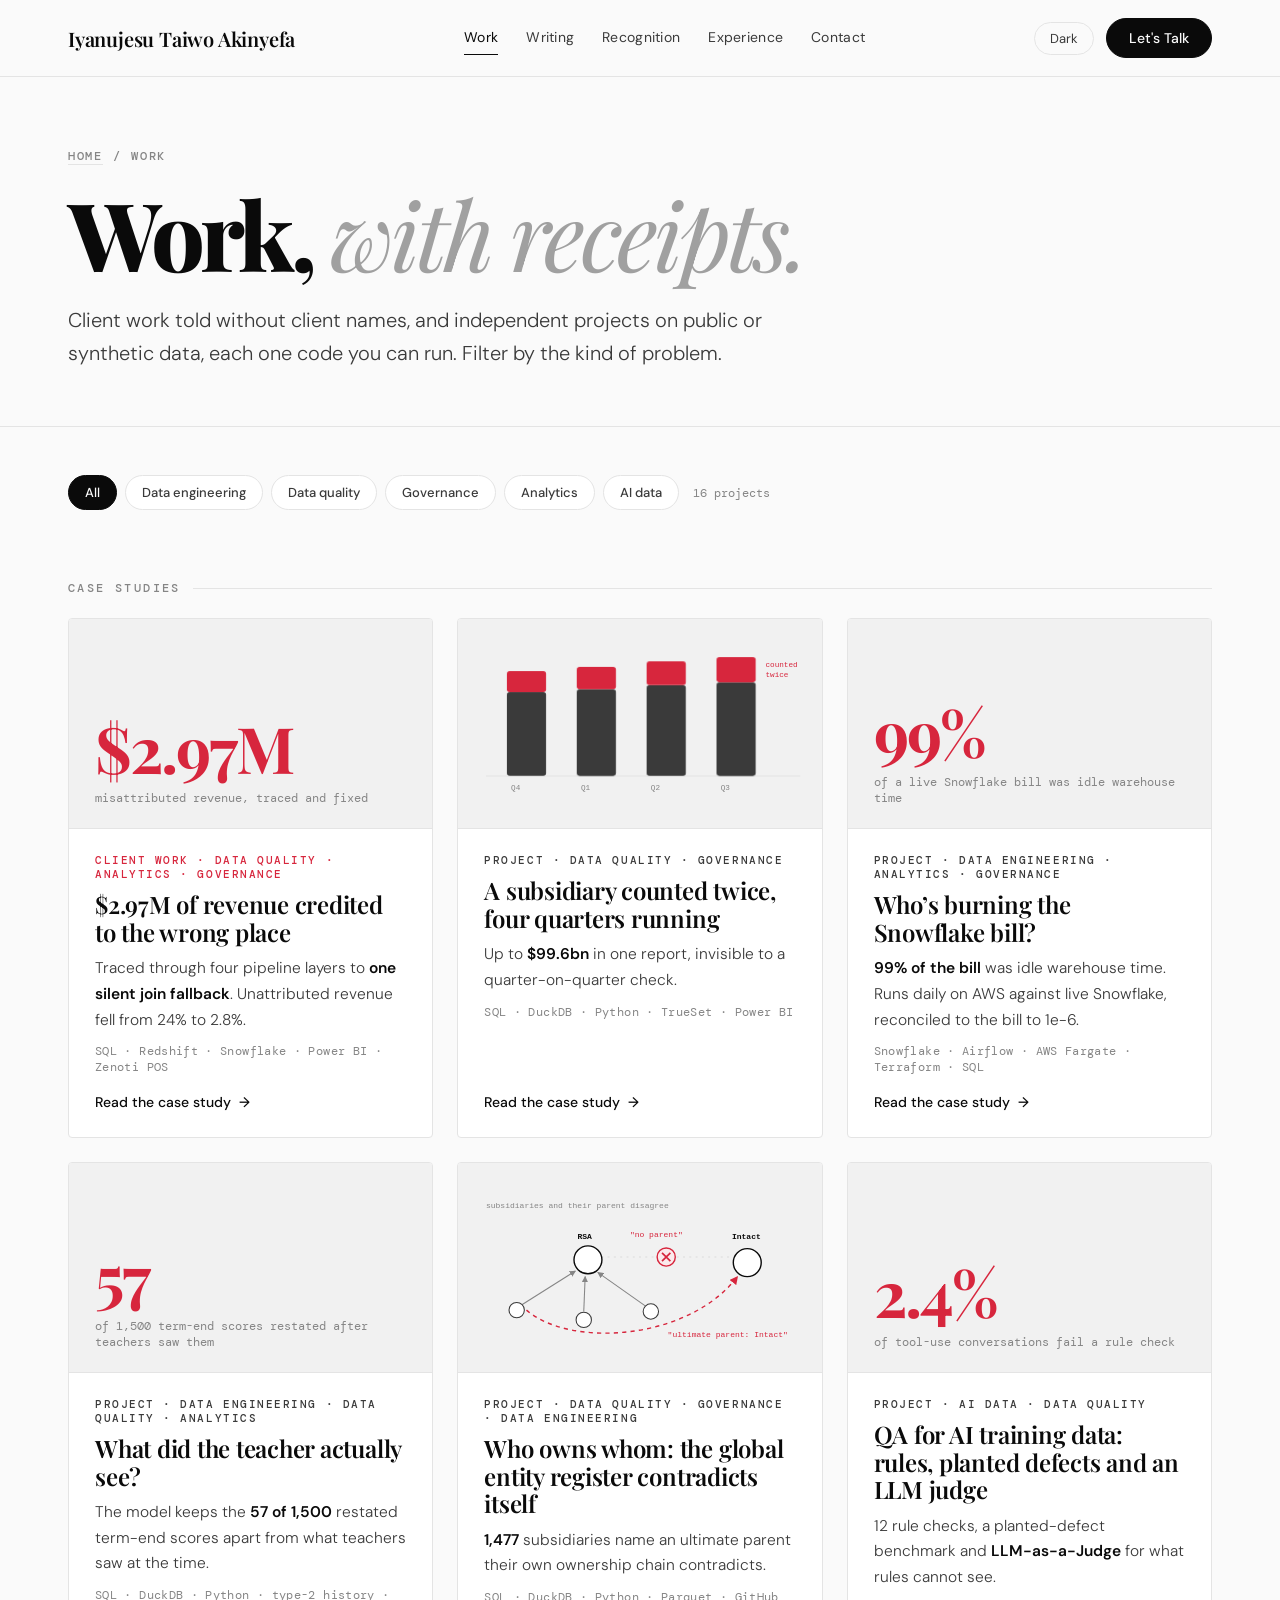
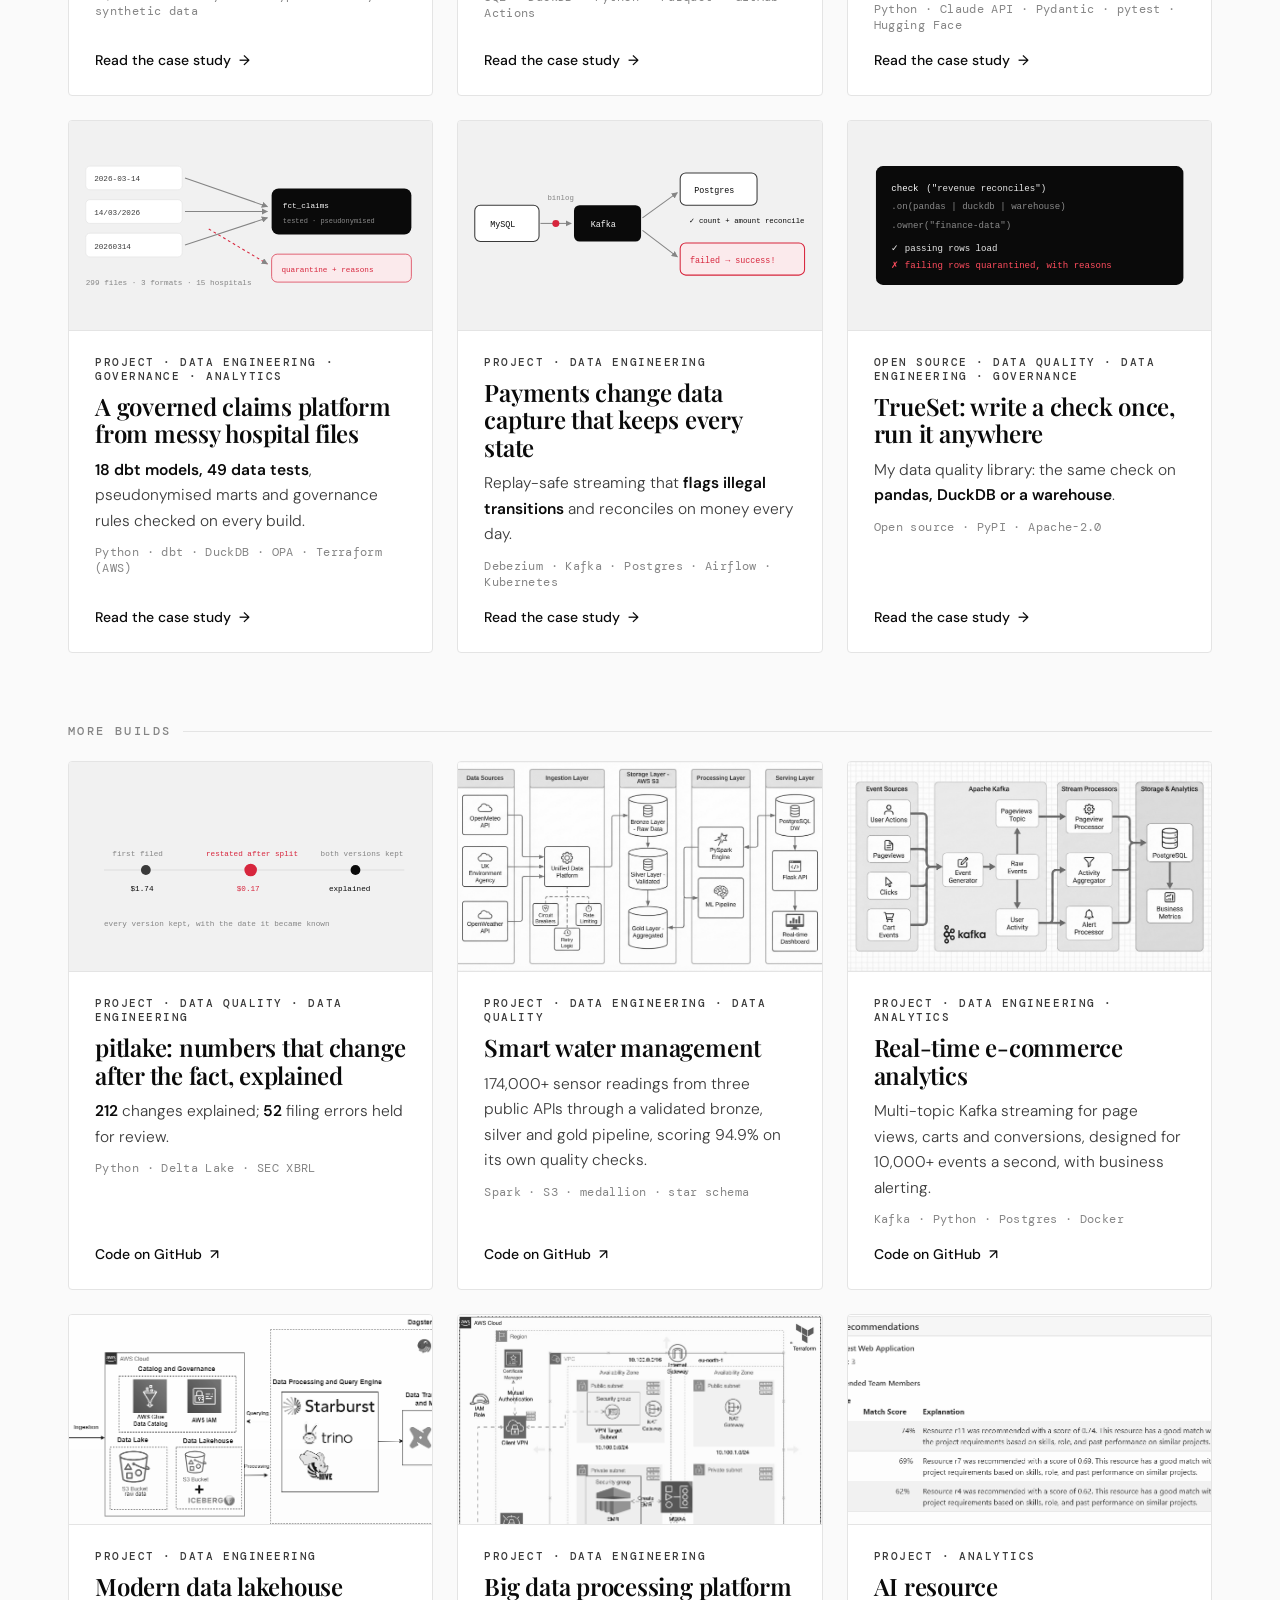
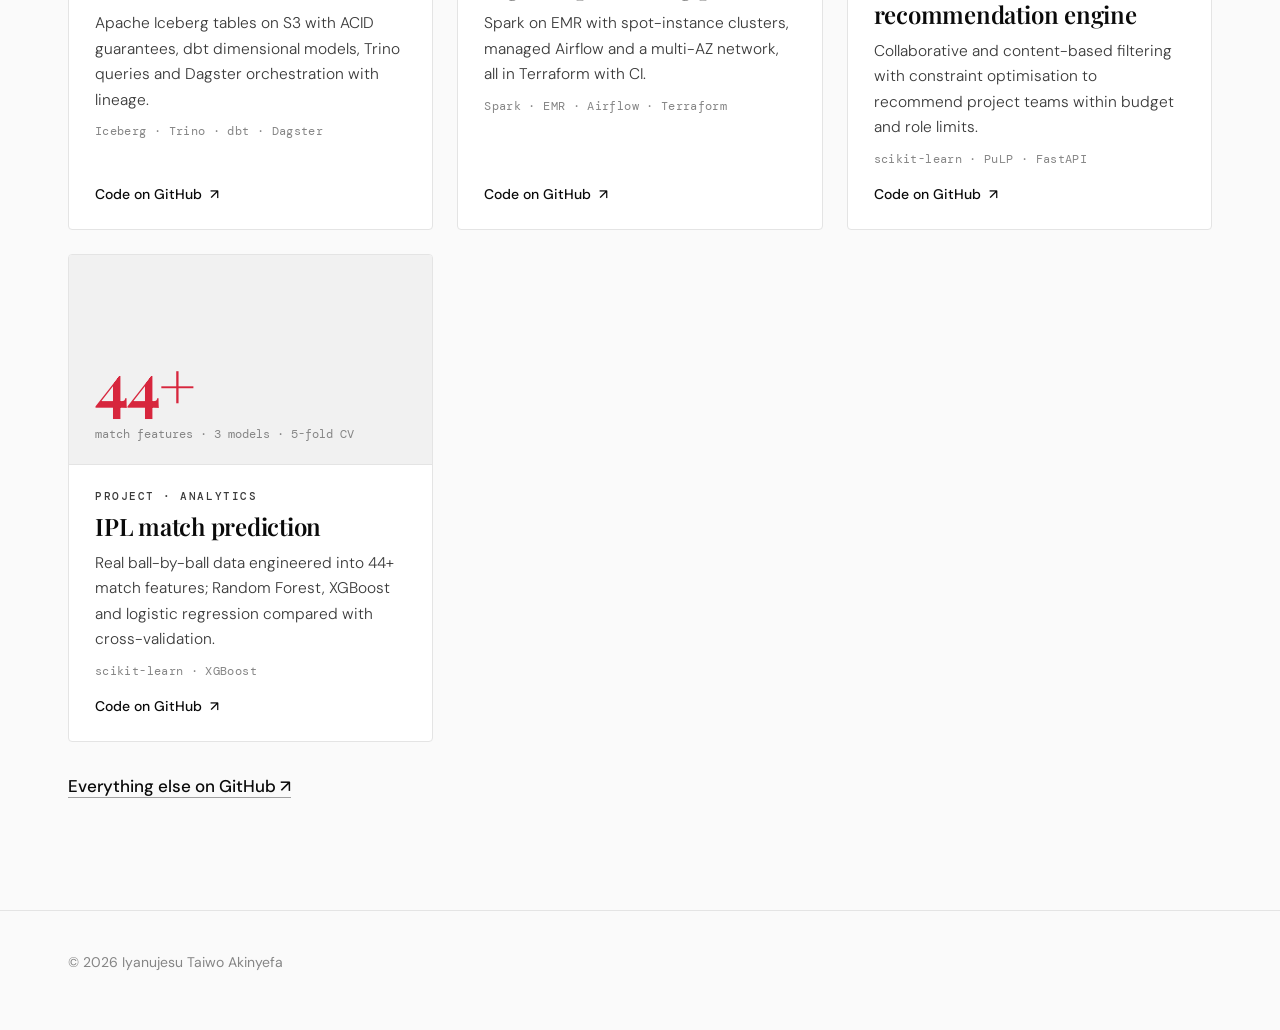
==== commit 299621be: "Snowflake case study: production run on AWS with live results" ====
--- a/work/index.html
+++ b/work/index.html
@@ -59,8 +59,8 @@
             </svg></div>
   <div class="txt"><div class="kind">Project · Data quality · Governance</div><h3>A subsidiary counted twice, four quarters running</h3><p class="find">Up to <b>$99.6bn</b> in one report, invisible to a quarter-on-quarter check.</p><div class="tag">SQL · DuckDB · Python · TrueSet · Power BI</div><span class="open">Read the case study <span class="arr">&rarr;</span></span></div>
 </a><a class="wcard rv" href="../work/snowflake-cost-attribution.html" data-cats="de an gov">
-  <div class="art"><div class="art num"><b>80%</b><span>of Snowflake credits were idle warehouse time</span></div></div>
-  <div class="txt"><div class="kind">Project · Data engineering · Analytics · Governance</div><h3>Who’s burning the Snowflake bill?</h3><p class="find"><b>80% of credits</b> (3,285 of 4,103) were idle warehouse time. Query-level costs reconcile to the bill to 1e-6.</p><div class="tag">SQL · DuckDB · Python · Snowflake schema · synthetic data</div><span class="open">Read the case study <span class="arr">&rarr;</span></span></div>
+  <div class="art"><div class="art num"><b>99%</b><span>of a live Snowflake bill was idle warehouse time</span></div></div>
+  <div class="txt"><div class="kind">Project · Data engineering · Analytics · Governance</div><h3>Who’s burning the Snowflake bill?</h3><p class="find"><b>99% of the bill</b> was idle warehouse time. Runs daily on AWS against live Snowflake, reconciled to the bill to 1e-6.</p><div class="tag">Snowflake · Airflow · AWS Fargate · Terraform · SQL</div><span class="open">Read the case study <span class="arr">&rarr;</span></span></div>
 </a><a class="wcard rv" href="../work/point-in-time-pupil-scores.html" data-cats="de dq an">
   <div class="art"><div class="art num"><b>57</b><span>of 1,500 term-end scores restated after teachers saw them</span></div></div>
   <div class="txt"><div class="kind">Project · Data engineering · Data quality · Analytics</div><h3>What did the teacher actually see?</h3><p class="find">The model keeps the <b>57 of 1,500</b> restated term-end scores apart from what teachers saw at the time.</p><div class="tag">SQL · DuckDB · Python · type-2 history · synthetic data</div><span class="open">Read the case study <span class="arr">&rarr;</span></span></div>
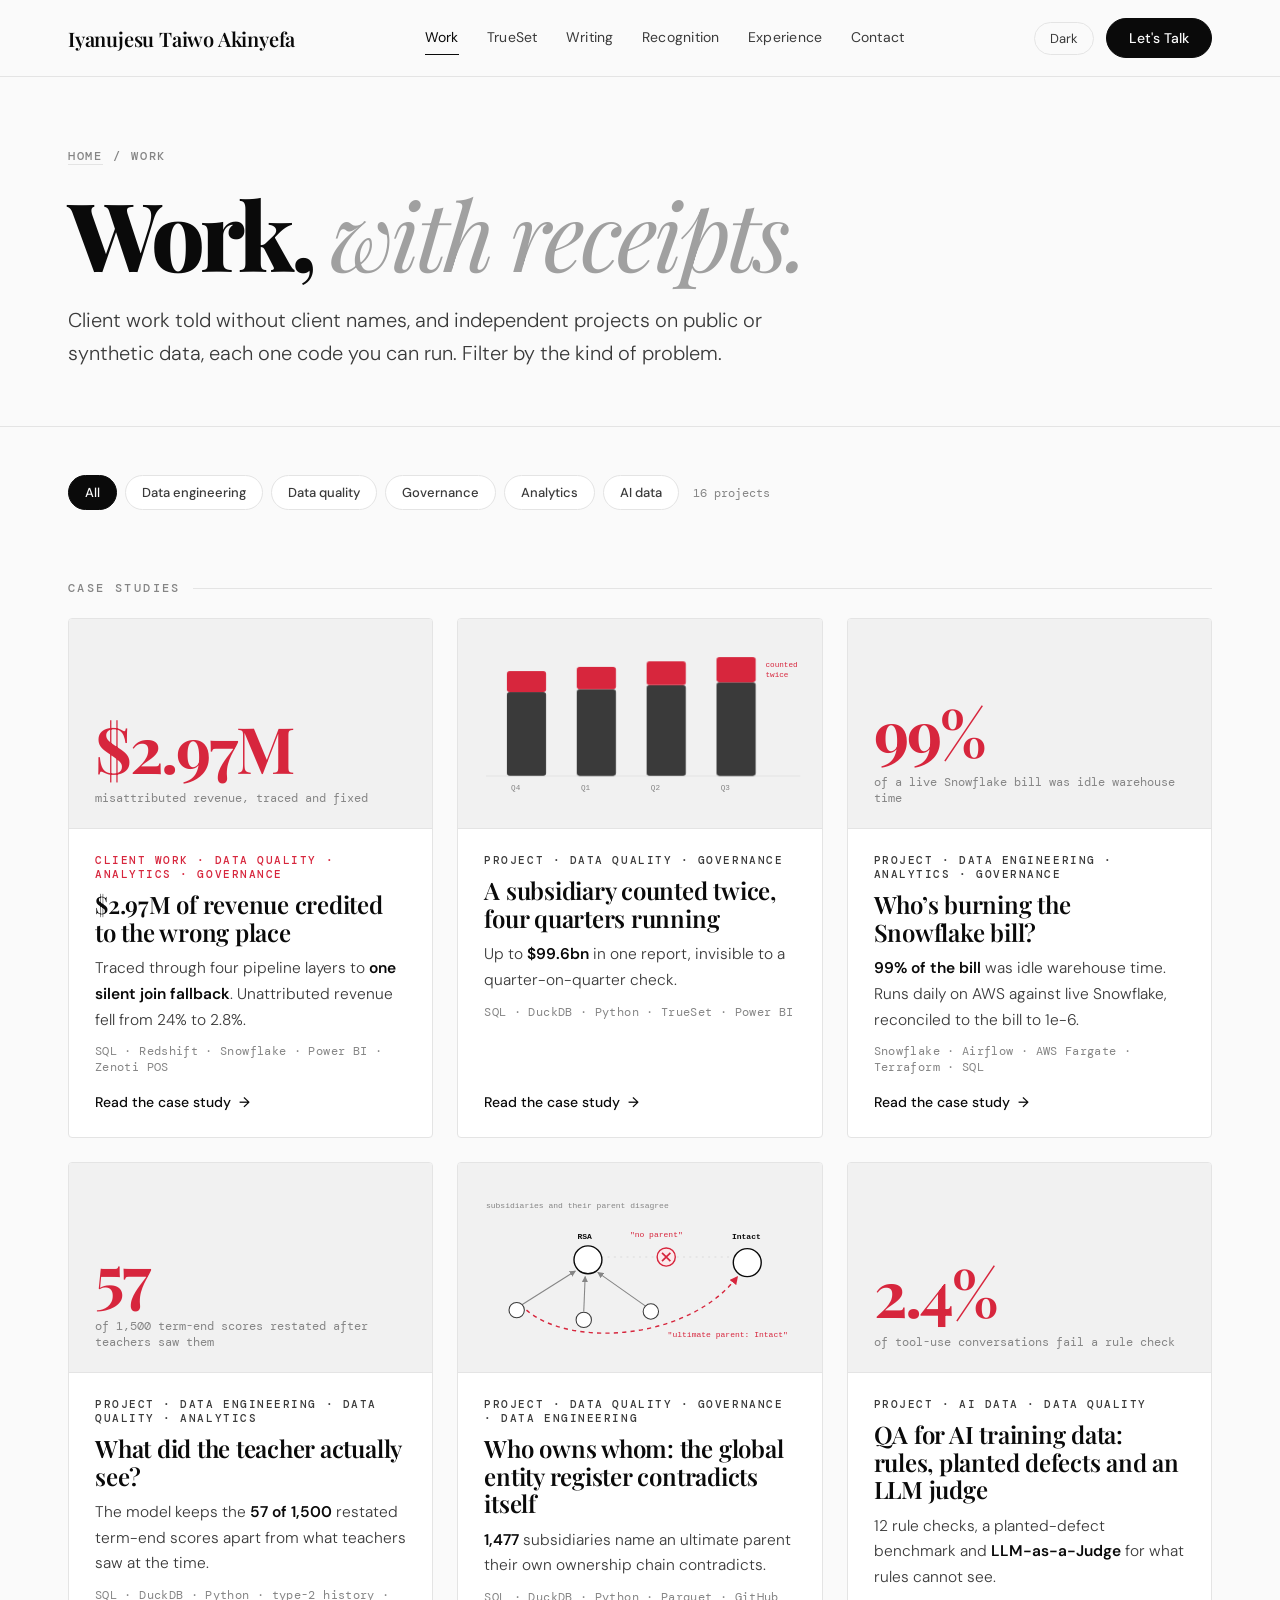
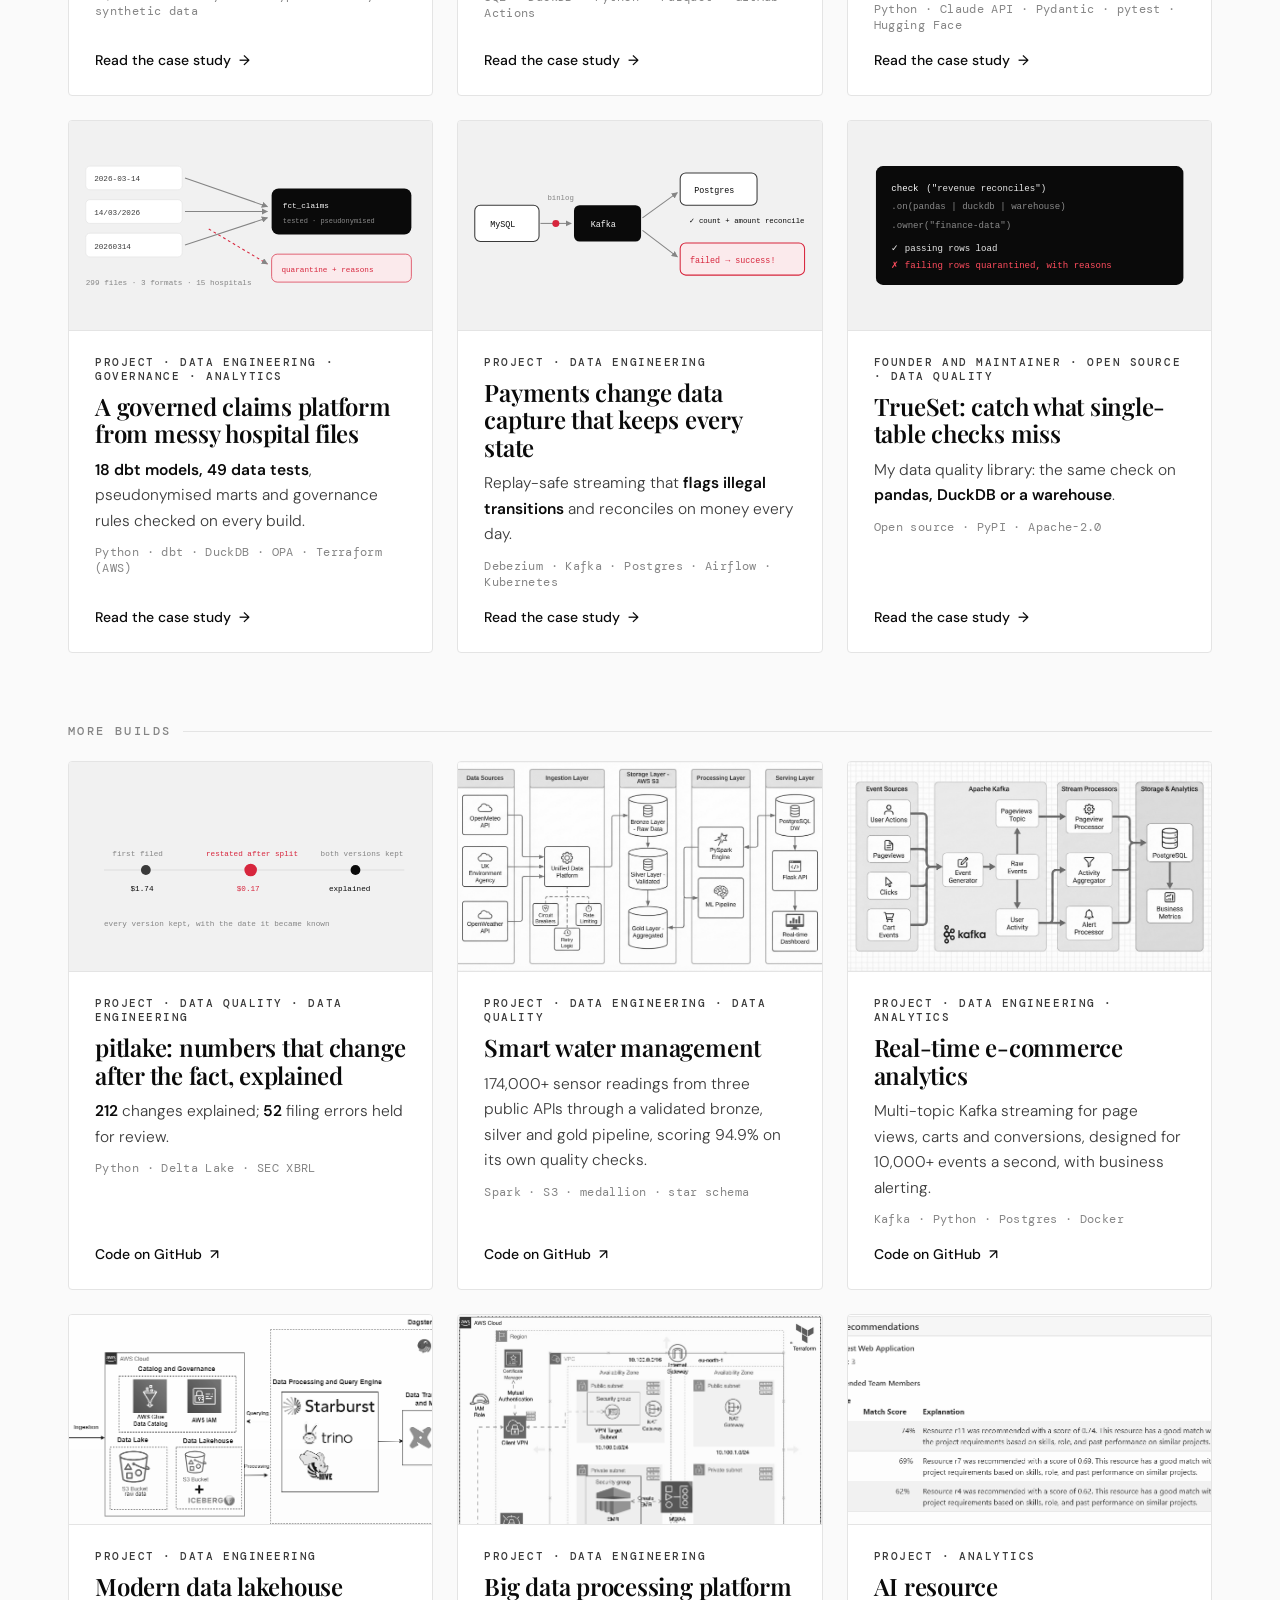
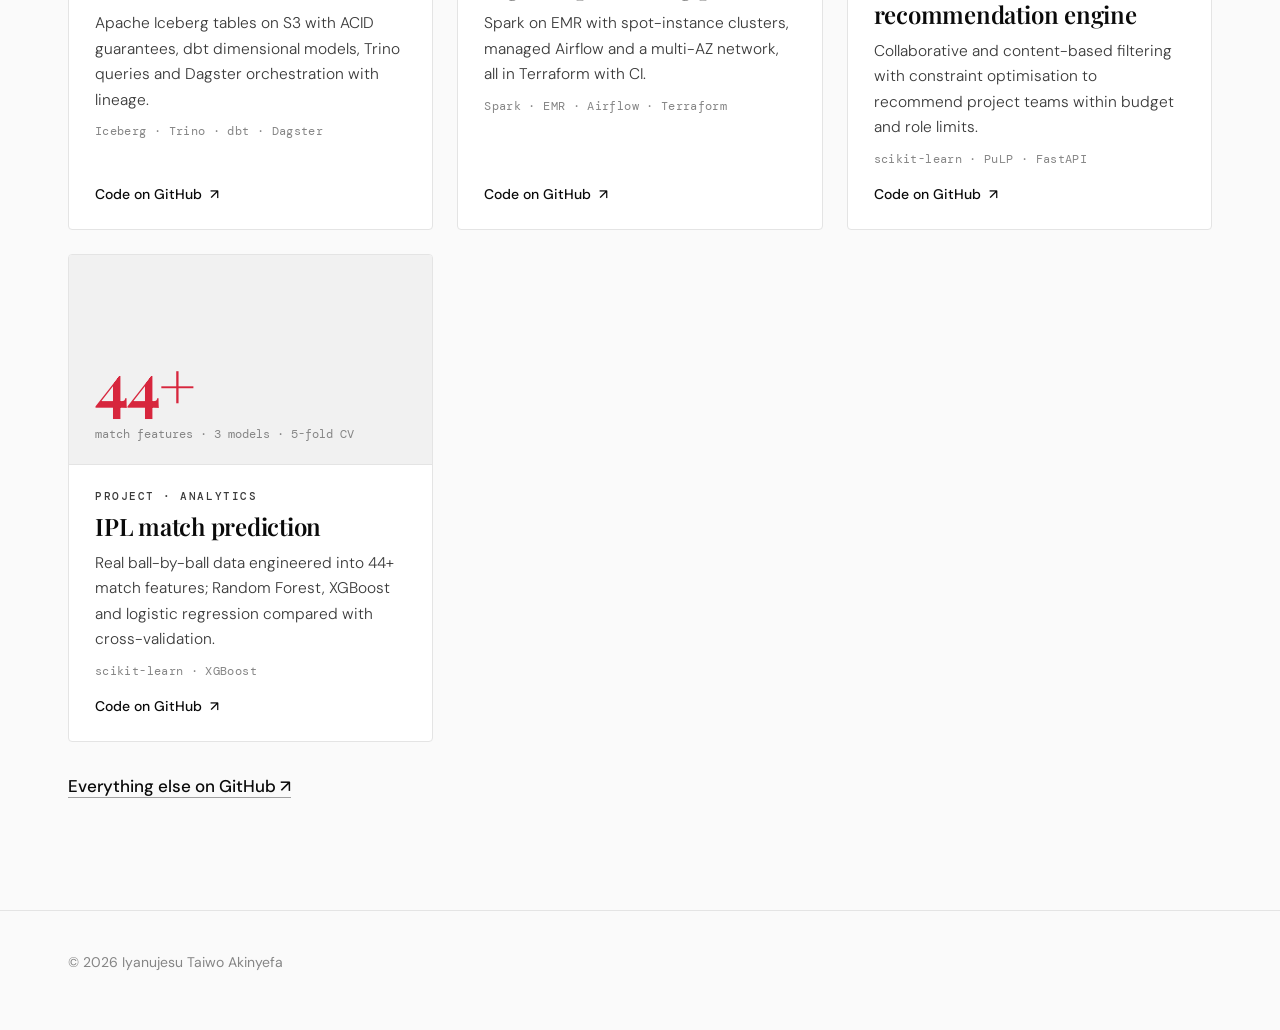
==== commit d5c492f3: "TrueSet: own nav tab, product page with diagram, home page band" ====
--- a/work/index.html
+++ b/work/index.html
@@ -23,7 +23,7 @@
 <header class="nav" id="nav">
   <div class="wrap">
     <a class="logo" href="../index.html">Iyanujesu Taiwo Akinyefa</a>
-    <nav class="links" aria-label="Main"><a href="../work/index.html" aria-current="page">Work</a><a href="../writing/index.html">Writing</a><a href="../recognition.html">Recognition</a><a href="../experience.html">Experience</a><a href="../index.html#contact">Contact</a></nav>
+    <nav class="links" aria-label="Main"><a href="../work/index.html" aria-current="page">Work</a><a href="../work/trueset.html">TrueSet</a><a href="../writing/index.html">Writing</a><a href="../recognition.html">Recognition</a><a href="../experience.html">Experience</a><a href="../index.html#contact">Contact</a></nav>
     <div class="tools-r"><button class="theme" id="theme" type="button">Dark</button><a href="../index.html#contact" class="btn small">Let's Talk</a></div>
   </div>
 </header>
@@ -138,7 +138,7 @@
                 <text x="62" y="176" fill="#ff4d5e">&#10007; failing rows quarantined, with reasons</text>
               </g>
             </svg></div>
-  <div class="txt"><div class="kind">Open source · Data quality · Data engineering · Governance</div><h3>TrueSet: write a check once, run it anywhere</h3><p class="find">My data quality library: the same check on <b>pandas, DuckDB or a warehouse</b>.</p><div class="tag">Open source · PyPI · Apache-2.0</div><span class="open">Read the case study <span class="arr">&rarr;</span></span></div>
+  <div class="txt"><div class="kind">Founder and maintainer · Open source · Data quality</div><h3>TrueSet: catch what single-table checks miss</h3><p class="find">My data quality library: the same check on <b>pandas, DuckDB or a warehouse</b>.</p><div class="tag">Open source · PyPI · Apache-2.0</div><span class="open">Read the case study <span class="arr">&rarr;</span></span></div>
 </a></div></div>
     <div data-group><div class="subhead">More builds</div><div class="work"><a class="wcard rv" href="https://github.com/Tee-works/pitlake" data-cats="dq de">
   <div class="art"><svg viewBox="0 0 520 230" aria-hidden="true">
--- a/assets/site.css
+++ b/assets/site.css
@@ -367,3 +367,41 @@
 .wcard.allcard .kind, .wcard.allcard .find { color: color-mix(in srgb, var(--bg) 70%, transparent); }
 .wcard.allcard h3 { font-size: 30px; }
 .prose code, .note code { font: 0.88em var(--mono); background: var(--bg-2); padding: 1px 5px; border-radius: 3px; }
+
+/* architecture diagram */
+.arch { margin: 34px 0 6px; }
+.arch-open { display: block; width: 100%; padding: 0; border: 1px solid var(--rule); background: var(--card); cursor: zoom-in; text-align: left; color: inherit; font: inherit; }
+.arch-open:hover { border-color: var(--ink-2); }
+.arch-open:focus-visible { outline: 2px solid var(--red); outline-offset: 3px; }
+.arch svg { display: block; width: 100%; height: auto; }
+.arch figcaption { font-size: 13.5px; color: var(--muted); margin-top: 10px; }
+:is(.arch, .arch-dlg) .fr { fill: none; stroke: var(--rule); stroke-width: 1.5; }
+:is(.arch, .arch-dlg) .bx { fill: var(--bg); stroke: var(--ink-2); stroke-width: 1.2; }
+:is(.arch, .arch-dlg) .bx.hl { stroke: var(--red); stroke-width: 1.8; fill: var(--red-soft); }
+:is(.arch, .arch-dlg) .ft { font-family: var(--mono); font-size: 12px; letter-spacing: .06em; fill: var(--muted); text-transform: uppercase; }
+:is(.arch, .arch-dlg) .t { font-family: var(--sans); font-size: 14px; font-weight: 600; fill: var(--ink); }
+:is(.arch, .arch-dlg) .s { font-family: var(--sans); font-size: 11.5px; fill: var(--muted); }
+:is(.arch, .arch-dlg) .m { font-family: var(--mono); font-size: 12px; fill: var(--ink); }
+:is(.arch, .arch-dlg) .m.hl { fill: var(--red); }
+:is(.arch, .arch-dlg) .ln { stroke: var(--ink-2); stroke-width: 1.3; fill: none; }
+:is(.arch, .arch-dlg) .ln.hl { stroke: var(--red); stroke-dasharray: 5 4; }
+:is(.arch, .arch-dlg) .ah { fill: var(--ink-2); }
+:is(.arch, .arch-dlg) .ah.hl { fill: var(--red); }
+:is(.arch, .arch-dlg) .lb { font-family: var(--sans); font-size: 11px; fill: var(--muted); }
+:is(.arch, .arch-dlg) .lb.hl { fill: var(--red); }
+dialog.arch-dlg { width: min(1200px, 96vw); max-width: none; max-height: 92vh; padding: 0; border: 1px solid var(--rule); background: var(--card); color: var(--ink); }
+dialog.arch-dlg::backdrop { background: rgba(0,0,0,.7); }
+.arch-dlg .bar { display: flex; justify-content: space-between; align-items: center; padding: 12px 16px; border-bottom: 1px solid var(--rule); font-size: 14px; }
+.arch-dlg .bar button { border: 1px solid var(--rule); background: none; color: var(--ink); padding: 6px 12px; cursor: pointer; font: inherit; }
+.arch-dlg .body { overflow: auto; padding: 16px; }
+.arch-dlg .body svg { display: block; min-width: 900px; width: 100%; height: auto; }
+
+/* code blocks and product band (TrueSet) */
+.prose pre.code { margin: 14px 0 22px; padding: 16px 18px; background: var(--bg-2); border: 1px solid var(--rule); border-radius: 4px; overflow-x: auto; }
+.prose pre.code code { background: none; padding: 0; font: 13.5px/1.55 var(--mono); color: var(--ink); }
+.cs-meta code { font: 0.92em var(--mono); }
+.band { border: 1px solid var(--rule); background: var(--card); padding: 28px 30px; display: grid; grid-template-columns: 1fr auto; gap: 18px 32px; align-items: center; }
+.band .k { font: 12px var(--mono); letter-spacing: .08em; text-transform: uppercase; color: var(--red); margin-bottom: 8px; }
+.band h3 { font-family: var(--serif); font-size: clamp(24px, 2.6vw, 34px); line-height: 1.15; margin: 0 0 8px; }
+.band p { margin: 0; color: var(--ink-2); font-size: 15.5px; max-width: 720px; }
+@media (max-width: 760px) { .band { grid-template-columns: 1fr; padding: 22px 18px; } }
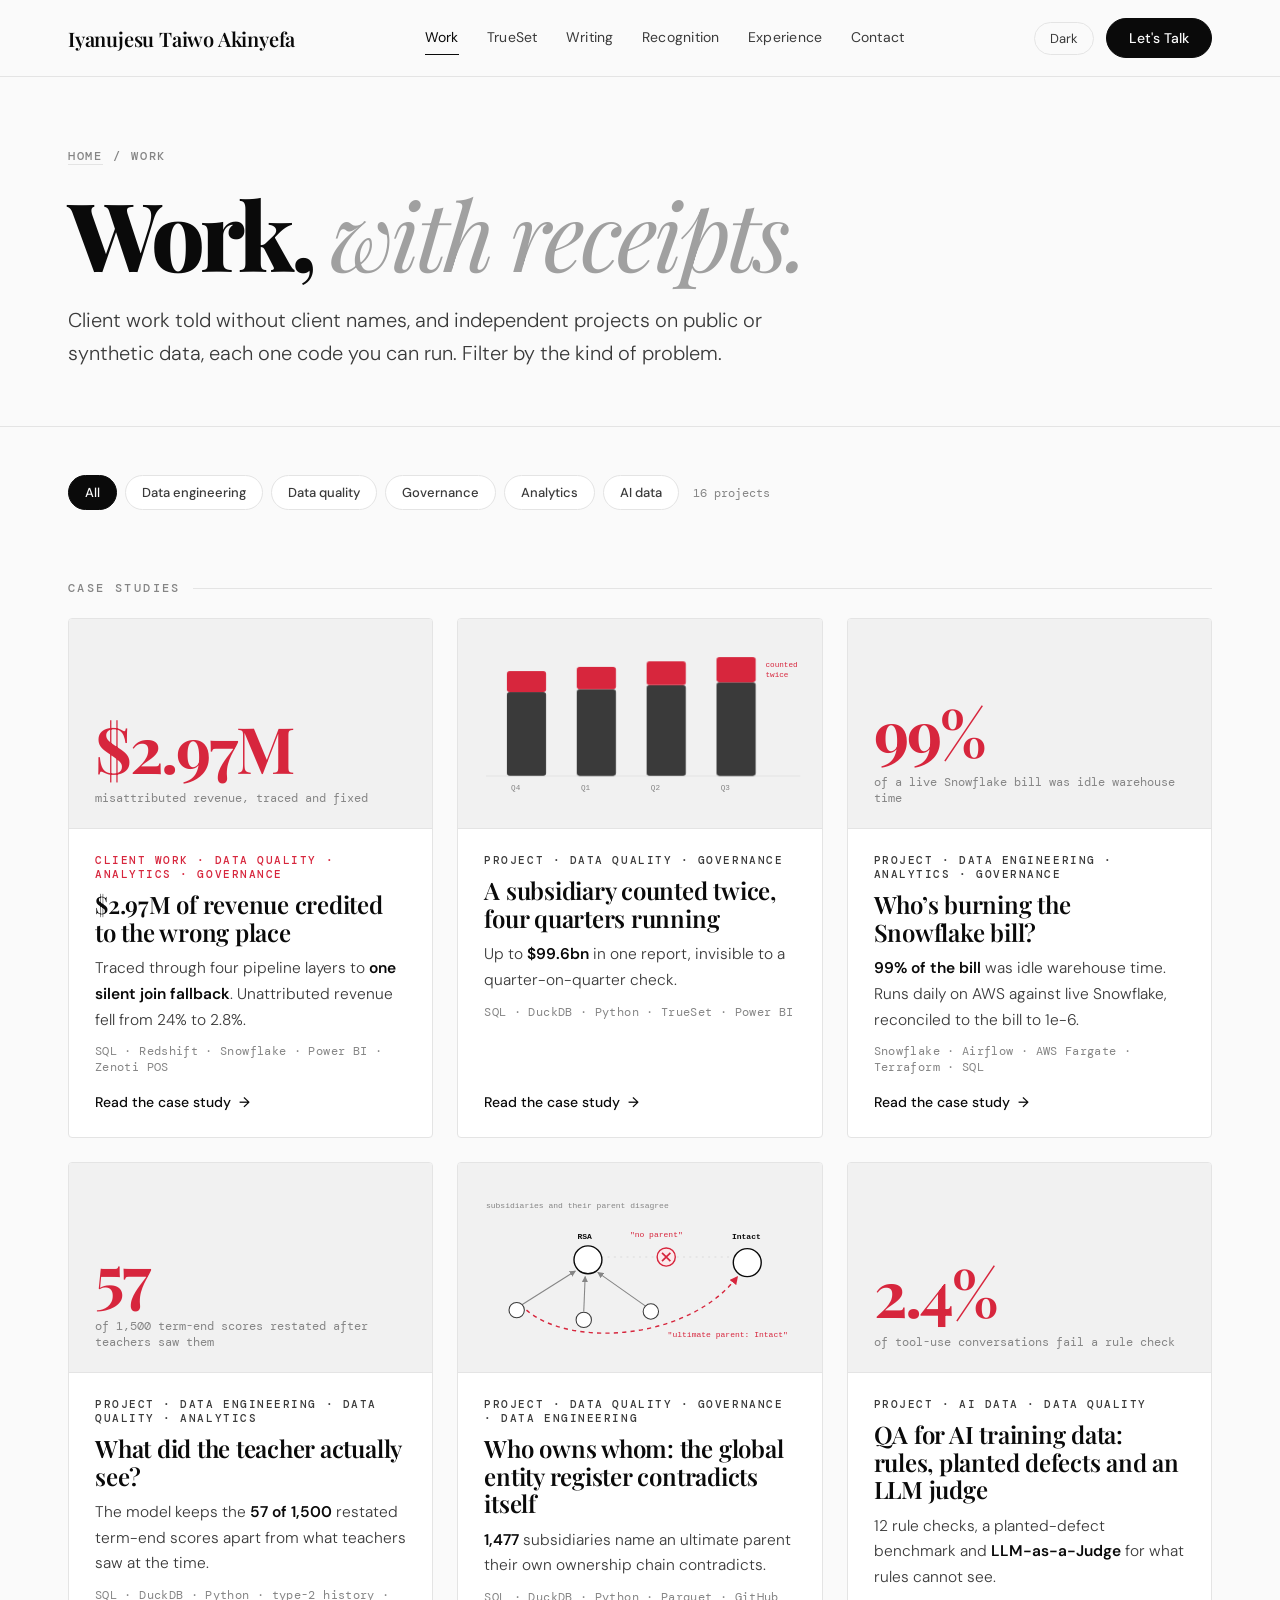
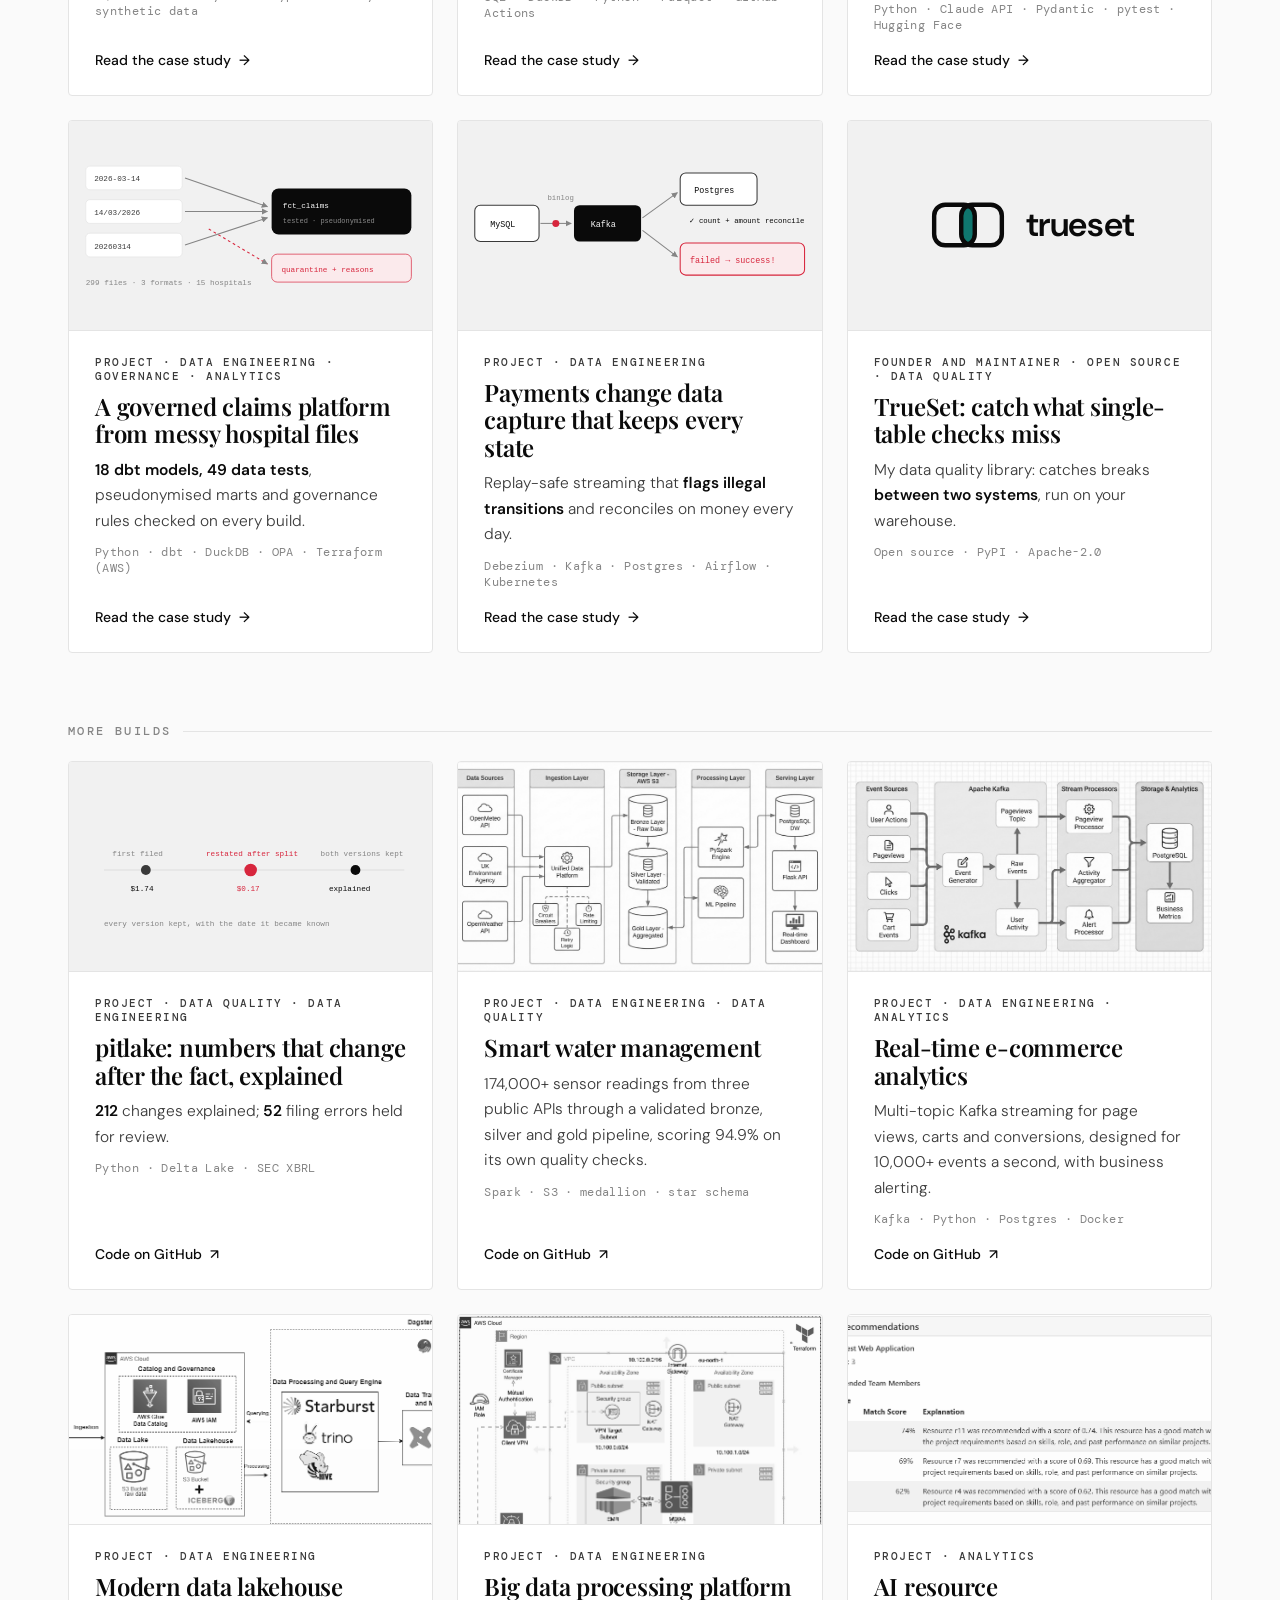
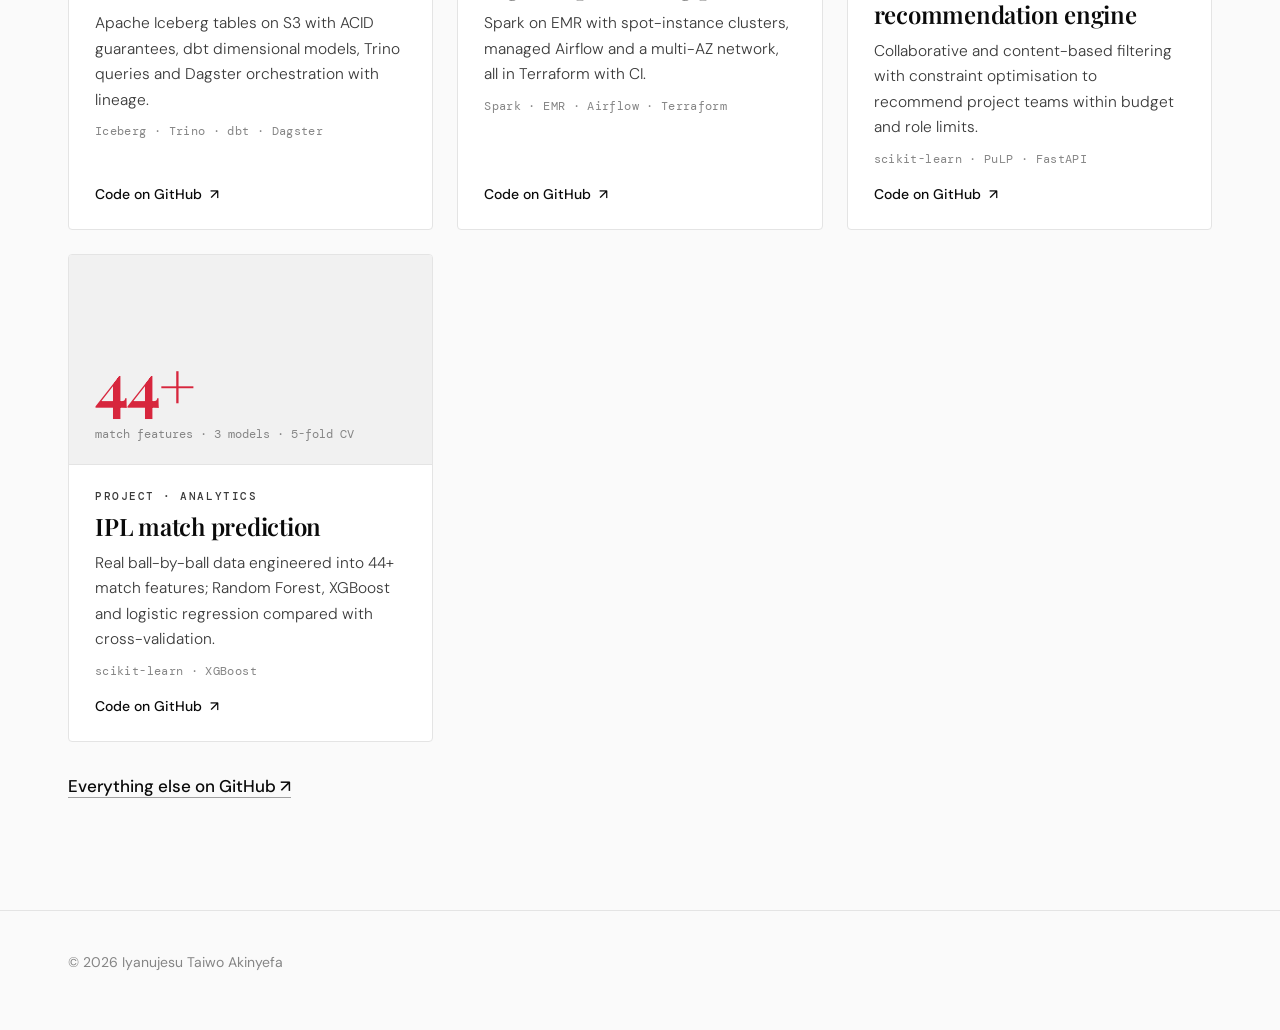
==== commit b766080c: "TrueSet: logo and teal brand accent, warehouse-only wording" ====
--- a/work/index.html
+++ b/work/index.html
@@ -128,17 +128,8 @@
             </svg></div>
   <div class="txt"><div class="kind">Project · Data engineering</div><h3>Payments change data capture that keeps every state</h3><p class="find">Replay-safe streaming that <b>flags illegal transitions</b> and reconciles on money every day.</p><div class="tag">Debezium · Kafka · Postgres · Airflow · Kubernetes</div><span class="open">Read the case study <span class="arr">&rarr;</span></span></div>
 </a><a class="wcard rv" href="../work/trueset.html" data-cats="dq de gov">
-  <div class="art"><svg viewBox="0 0 520 230" aria-hidden="true">
-              <rect x="40" y="30" width="440" height="170" rx="10" fill="var(--console)"/>
-              <g font-family="JetBrains Mono, monospace" font-size="13">
-                <text x="62" y="66" fill="#ffffff">check</text><text x="112" y="66" fill="#e8e8e8">("revenue reconciles")</text>
-                <text x="62" y="92" fill="#8a8a8a">  .on(pandas | duckdb | warehouse)</text>
-                <text x="62" y="118" fill="#8a8a8a">  .owner("finance-data")</text>
-                <text x="62" y="152" fill="#e8e8e8">&#10003; passing rows load</text>
-                <text x="62" y="176" fill="#ff4d5e">&#10007; failing rows quarantined, with reasons</text>
-              </g>
-            </svg></div>
-  <div class="txt"><div class="kind">Founder and maintainer · Open source · Data quality</div><h3>TrueSet: catch what single-table checks miss</h3><p class="find">My data quality library: the same check on <b>pandas, DuckDB or a warehouse</b>.</p><div class="tag">Open source · PyPI · Apache-2.0</div><span class="open">Read the case study <span class="arr">&rarr;</span></span></div>
+  <div class="art ts ts-art"><svg class="ts-mark big" viewBox="0 0 52 52" aria-hidden="true"><defs><clipPath id="tsC"><rect x="6" y="14" width="24" height="24" rx="6.5"/></clipPath></defs><g clip-path="url(#tsC)"><rect x="22" y="14" width="24" height="24" rx="6.5" fill="var(--ts-teal)"/></g><rect x="6" y="14" width="24" height="24" rx="6.5" fill="none" stroke="var(--ink)" stroke-width="2.6"/><rect x="22" y="14" width="24" height="24" rx="6.5" fill="none" stroke="var(--ink)" stroke-width="2.6"/></svg><span class="ts-word">trueset</span></div>
+  <div class="txt"><div class="kind ts-kind">Founder and maintainer · Open source · Data quality</div><h3>TrueSet: catch what single-table checks miss</h3><p class="find">My data quality library: catches breaks <b>between two systems</b>, run on your warehouse.</p><div class="tag">Open source · PyPI · Apache-2.0</div><span class="open">Read the case study <span class="arr">&rarr;</span></span></div>
 </a></div></div>
     <div data-group><div class="subhead">More builds</div><div class="work"><a class="wcard rv" href="https://github.com/Tee-works/pitlake" data-cats="dq de">
   <div class="art"><svg viewBox="0 0 520 230" aria-hidden="true">
--- a/assets/site.css
+++ b/assets/site.css
@@ -405,3 +405,22 @@
 .band h3 { font-family: var(--serif); font-size: clamp(24px, 2.6vw, 34px); line-height: 1.15; margin: 0 0 8px; }
 .band p { margin: 0; color: var(--ink-2); font-size: 15.5px; max-width: 720px; }
 @media (max-width: 760px) { .band { grid-template-columns: 1fr; padding: 22px 18px; } }
+
+/* TrueSet brand accent: teal replaces the site red inside .ts only */
+.ts { --ts-teal: #0F766E; --red: #0F766E; --red-soft: #ECF4F2; --signal: #0F766E; }
+@media (prefers-color-scheme: dark) { :root:not([data-theme="light"]) .ts { --ts-teal: #2FA89C; --red: #3DBBAE; --red-soft: #0E2A27; --signal: #3DBBAE; } }
+:root[data-theme="dark"] .ts { --ts-teal: #2FA89C; --red: #3DBBAE; --red-soft: #0E2A27; --signal: #3DBBAE; }
+.ts-mark { width: 48px; height: 48px; flex: none; }
+.ts-mark.big { width: 96px; height: 96px; }
+.ts-lockup { display: flex; align-items: center; gap: 8px; margin-bottom: 22px; }
+.ts-word { font-family: "IBM Plex Sans", var(--sans); font-weight: 600; font-size: 32px; letter-spacing: -0.01em; color: var(--ink); }
+.ts-pill { font: 500 11.5px var(--mono); letter-spacing: .06em; text-transform: uppercase; color: var(--red); background: var(--red-soft); padding: 4px 10px; border-radius: 20px; margin-left: 6px; }
+.ts .prose pre.code { border-left: 3px solid var(--red); }
+.ts .prose pre.code code { font-family: "IBM Plex Mono", var(--mono); }
+.ts .chip { border-color: var(--red); }
+.band.ts .k { display: flex; align-items: center; gap: 8px; }
+.band.ts .k .ts-mark { width: 22px; height: 22px; }
+.ts-art { display: flex; align-items: center; justify-content: center; gap: 14px; background: var(--red-soft); }
+.ts-art .ts-word { font-size: 38px; }
+.art.ts-art svg.ts-mark.big { width: 88px; height: 88px; }
+.art.ts-art .ts-word { font-size: 34px; }
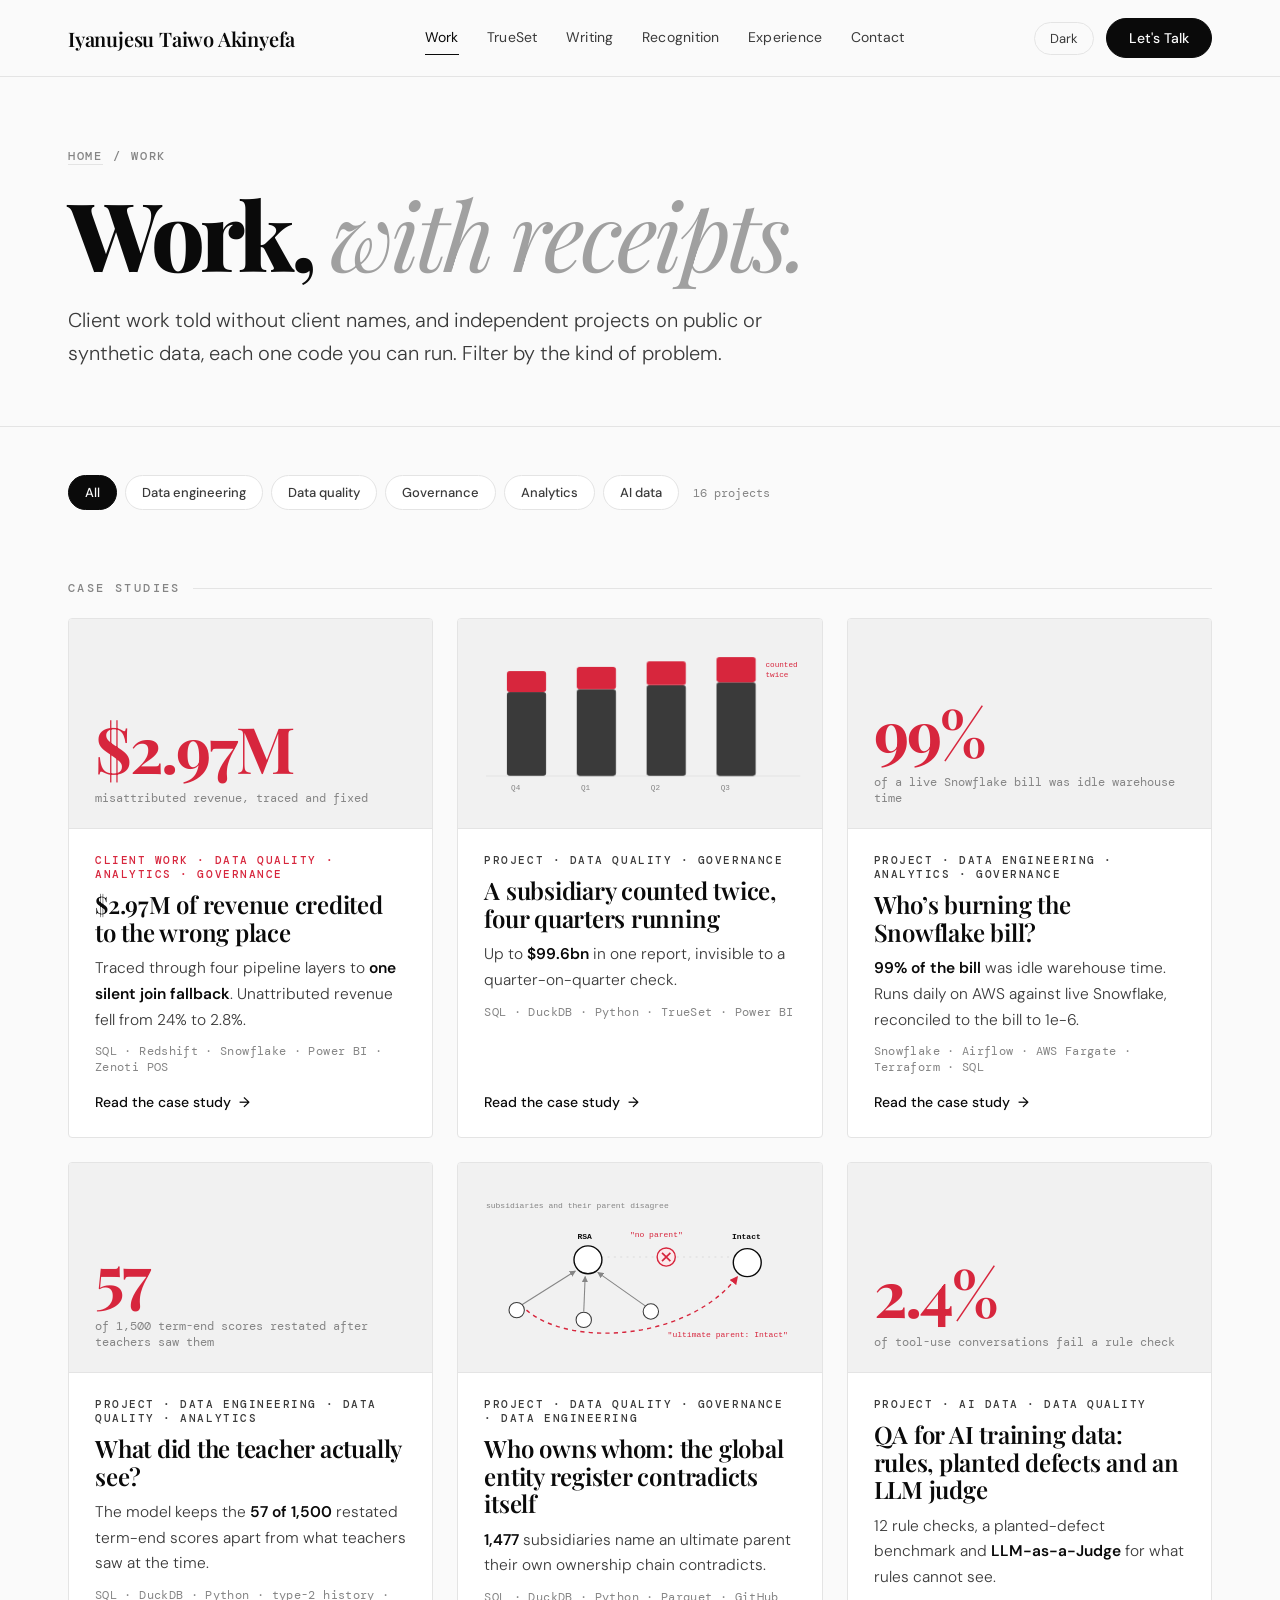
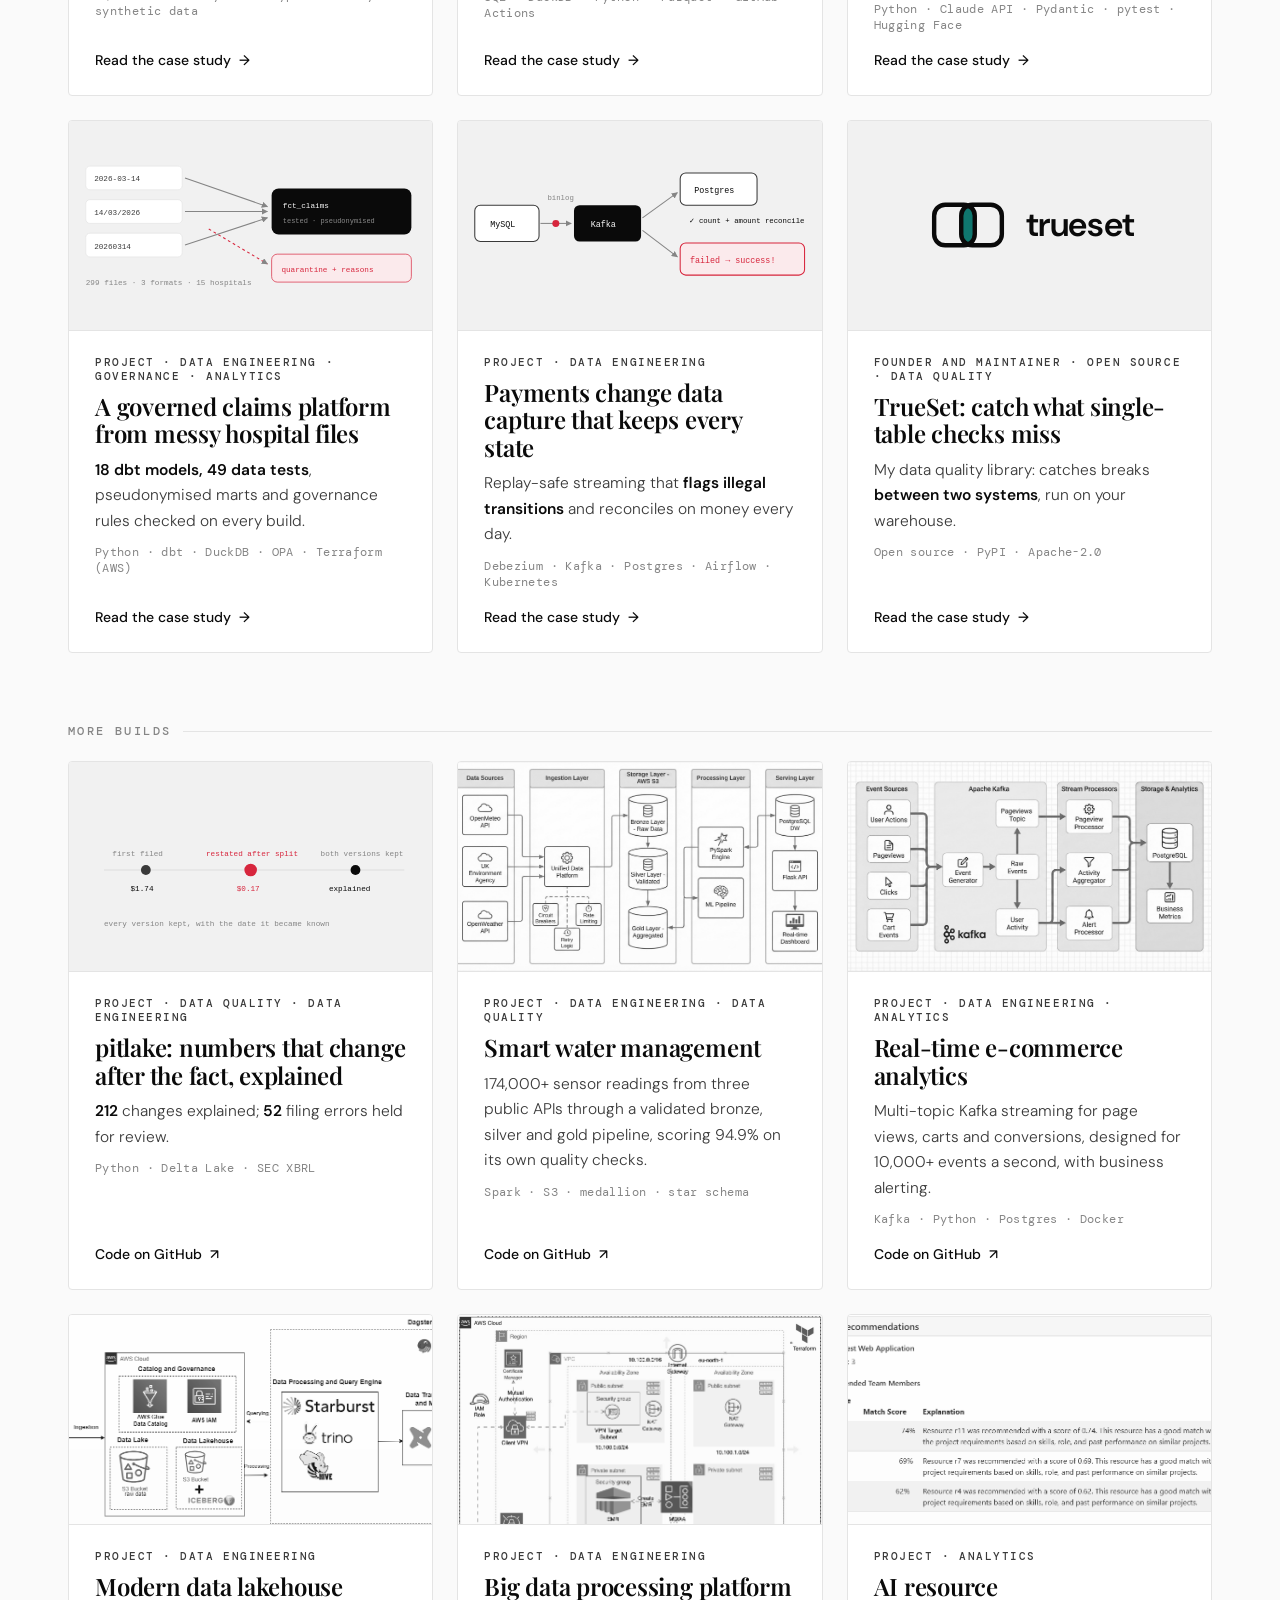
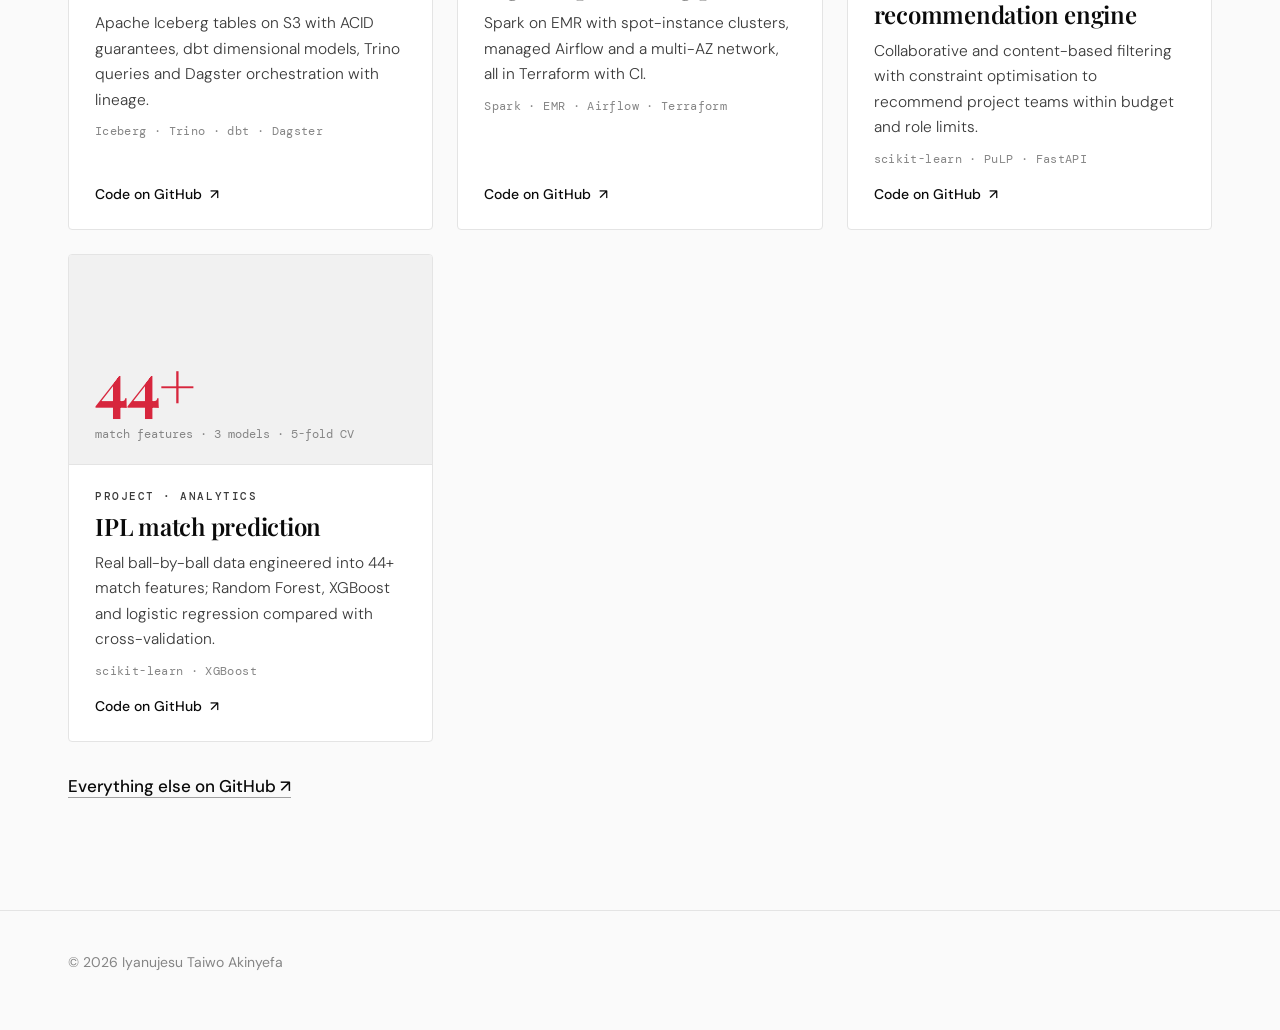
==== commit 8bd52fa8: "TrueSet logo: built-in size and colours; version stylesheet so browsers fetch the new one" ====
--- a/work/index.html
+++ b/work/index.html
@@ -16,7 +16,7 @@
 <link rel="preconnect" href="https://fonts.googleapis.com">
 <link rel="preconnect" href="https://fonts.gstatic.com" crossorigin>
 <link href="https://fonts.googleapis.com/css2?family=Playfair+Display:ital,wght@0,400;0,500;0,600;0,700;0,800;1,400;1,500&family=DM+Sans:opsz,wght@9..40,300;9..40,400;9..40,500;9..40,600&family=DM+Mono:wght@400;500&display=swap" rel="stylesheet">
-<link rel="stylesheet" href="../assets/site.css">
+<link rel="stylesheet" href="../assets/site.css?v=20261112b">
 </head>
 <body>
 <a class="skip" href="#main">Skip to content</a>
@@ -128,7 +128,7 @@
             </svg></div>
   <div class="txt"><div class="kind">Project · Data engineering</div><h3>Payments change data capture that keeps every state</h3><p class="find">Replay-safe streaming that <b>flags illegal transitions</b> and reconciles on money every day.</p><div class="tag">Debezium · Kafka · Postgres · Airflow · Kubernetes</div><span class="open">Read the case study <span class="arr">&rarr;</span></span></div>
 </a><a class="wcard rv" href="../work/trueset.html" data-cats="dq de gov">
-  <div class="art ts ts-art"><svg class="ts-mark big" viewBox="0 0 52 52" aria-hidden="true"><defs><clipPath id="tsC"><rect x="6" y="14" width="24" height="24" rx="6.5"/></clipPath></defs><g clip-path="url(#tsC)"><rect x="22" y="14" width="24" height="24" rx="6.5" fill="var(--ts-teal)"/></g><rect x="6" y="14" width="24" height="24" rx="6.5" fill="none" stroke="var(--ink)" stroke-width="2.6"/><rect x="22" y="14" width="24" height="24" rx="6.5" fill="none" stroke="var(--ink)" stroke-width="2.6"/></svg><span class="ts-word">trueset</span></div>
+  <div class="art ts ts-art"><svg class="ts-mark big" viewBox="0 0 52 52" width="88" height="88" aria-hidden="true"><defs><clipPath id="tsC"><rect x="6" y="14" width="24" height="24" rx="6.5"/></clipPath></defs><g clip-path="url(#tsC)"><rect x="22" y="14" width="24" height="24" rx="6.5" fill="var(--ts-teal, #0F766E)"/></g><rect x="6" y="14" width="24" height="24" rx="6.5" fill="none" stroke="var(--ink, #14181B)" stroke-width="2.6"/><rect x="22" y="14" width="24" height="24" rx="6.5" fill="none" stroke="var(--ink, #14181B)" stroke-width="2.6"/></svg><span class="ts-word">trueset</span></div>
   <div class="txt"><div class="kind ts-kind">Founder and maintainer · Open source · Data quality</div><h3>TrueSet: catch what single-table checks miss</h3><p class="find">My data quality library: catches breaks <b>between two systems</b>, run on your warehouse.</p><div class="tag">Open source · PyPI · Apache-2.0</div><span class="open">Read the case study <span class="arr">&rarr;</span></span></div>
 </a></div></div>
     <div data-group><div class="subhead">More builds</div><div class="work"><a class="wcard rv" href="https://github.com/Tee-works/pitlake" data-cats="dq de">
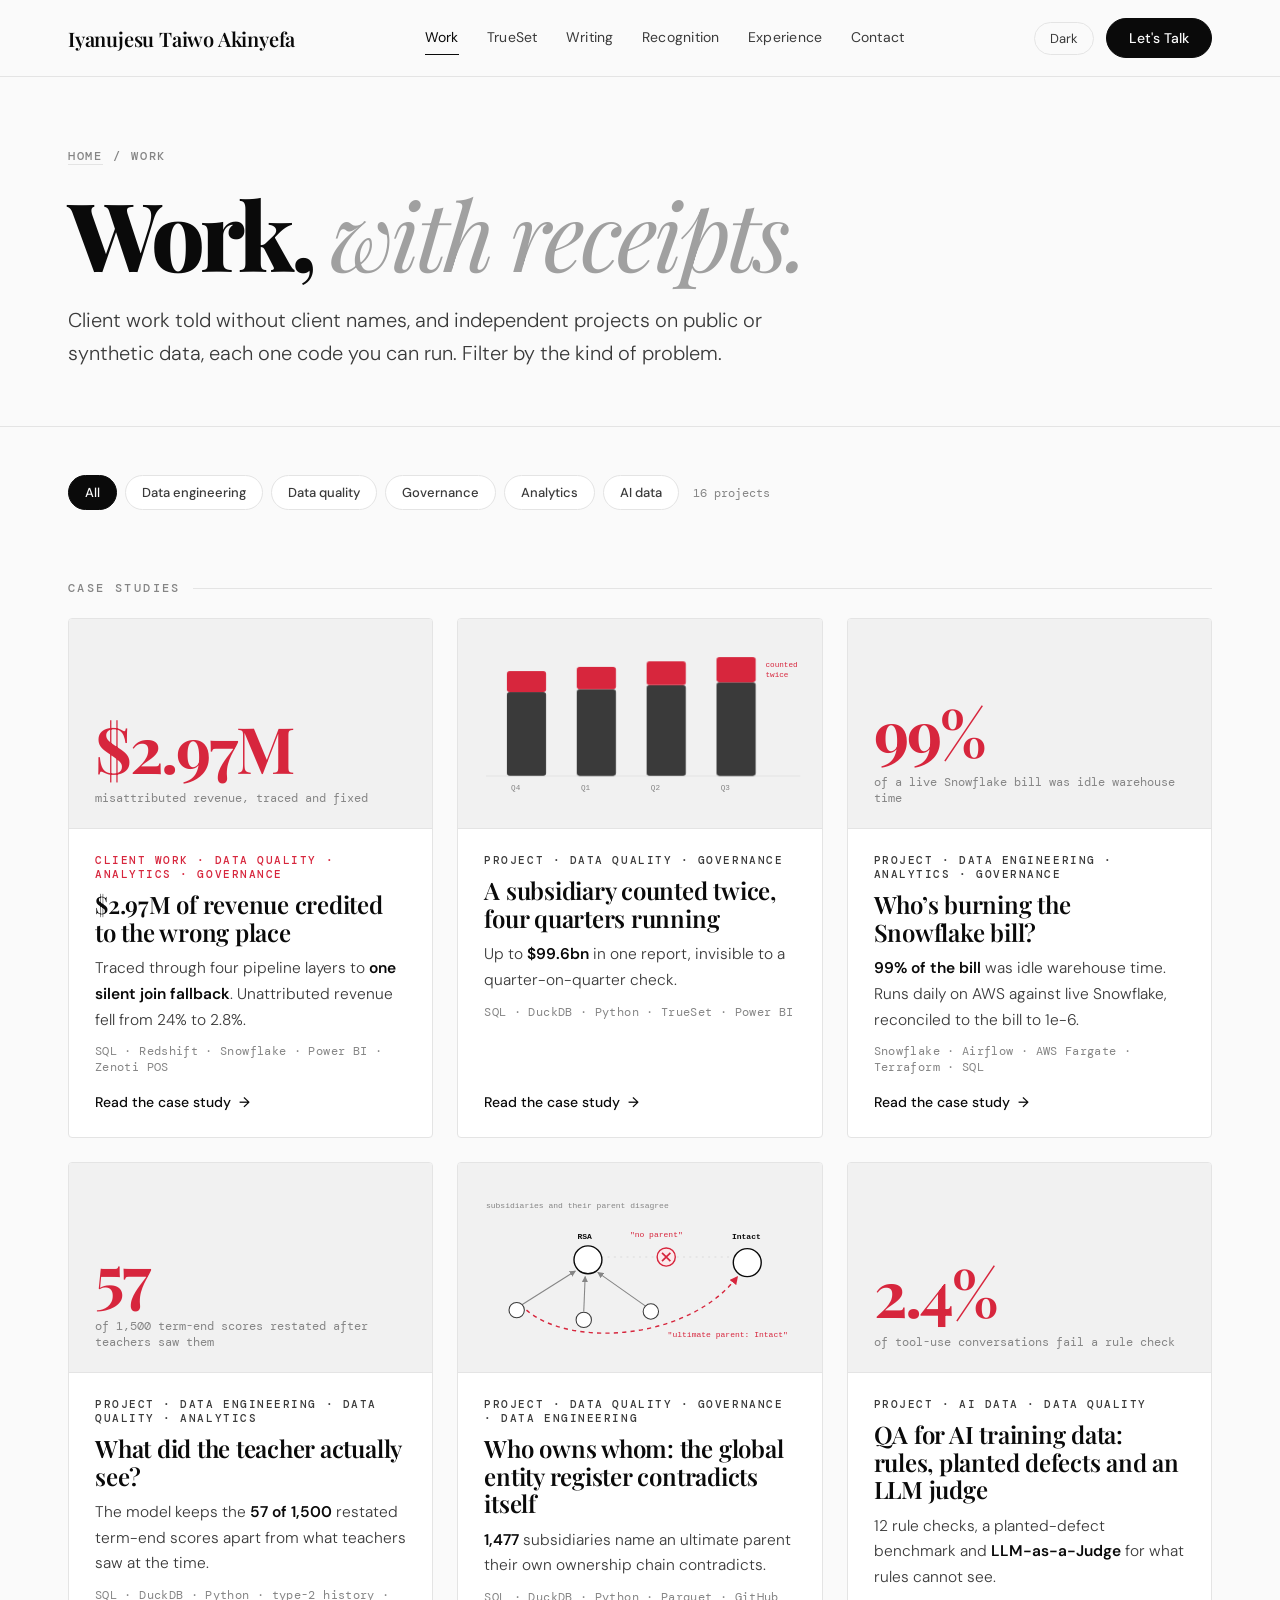
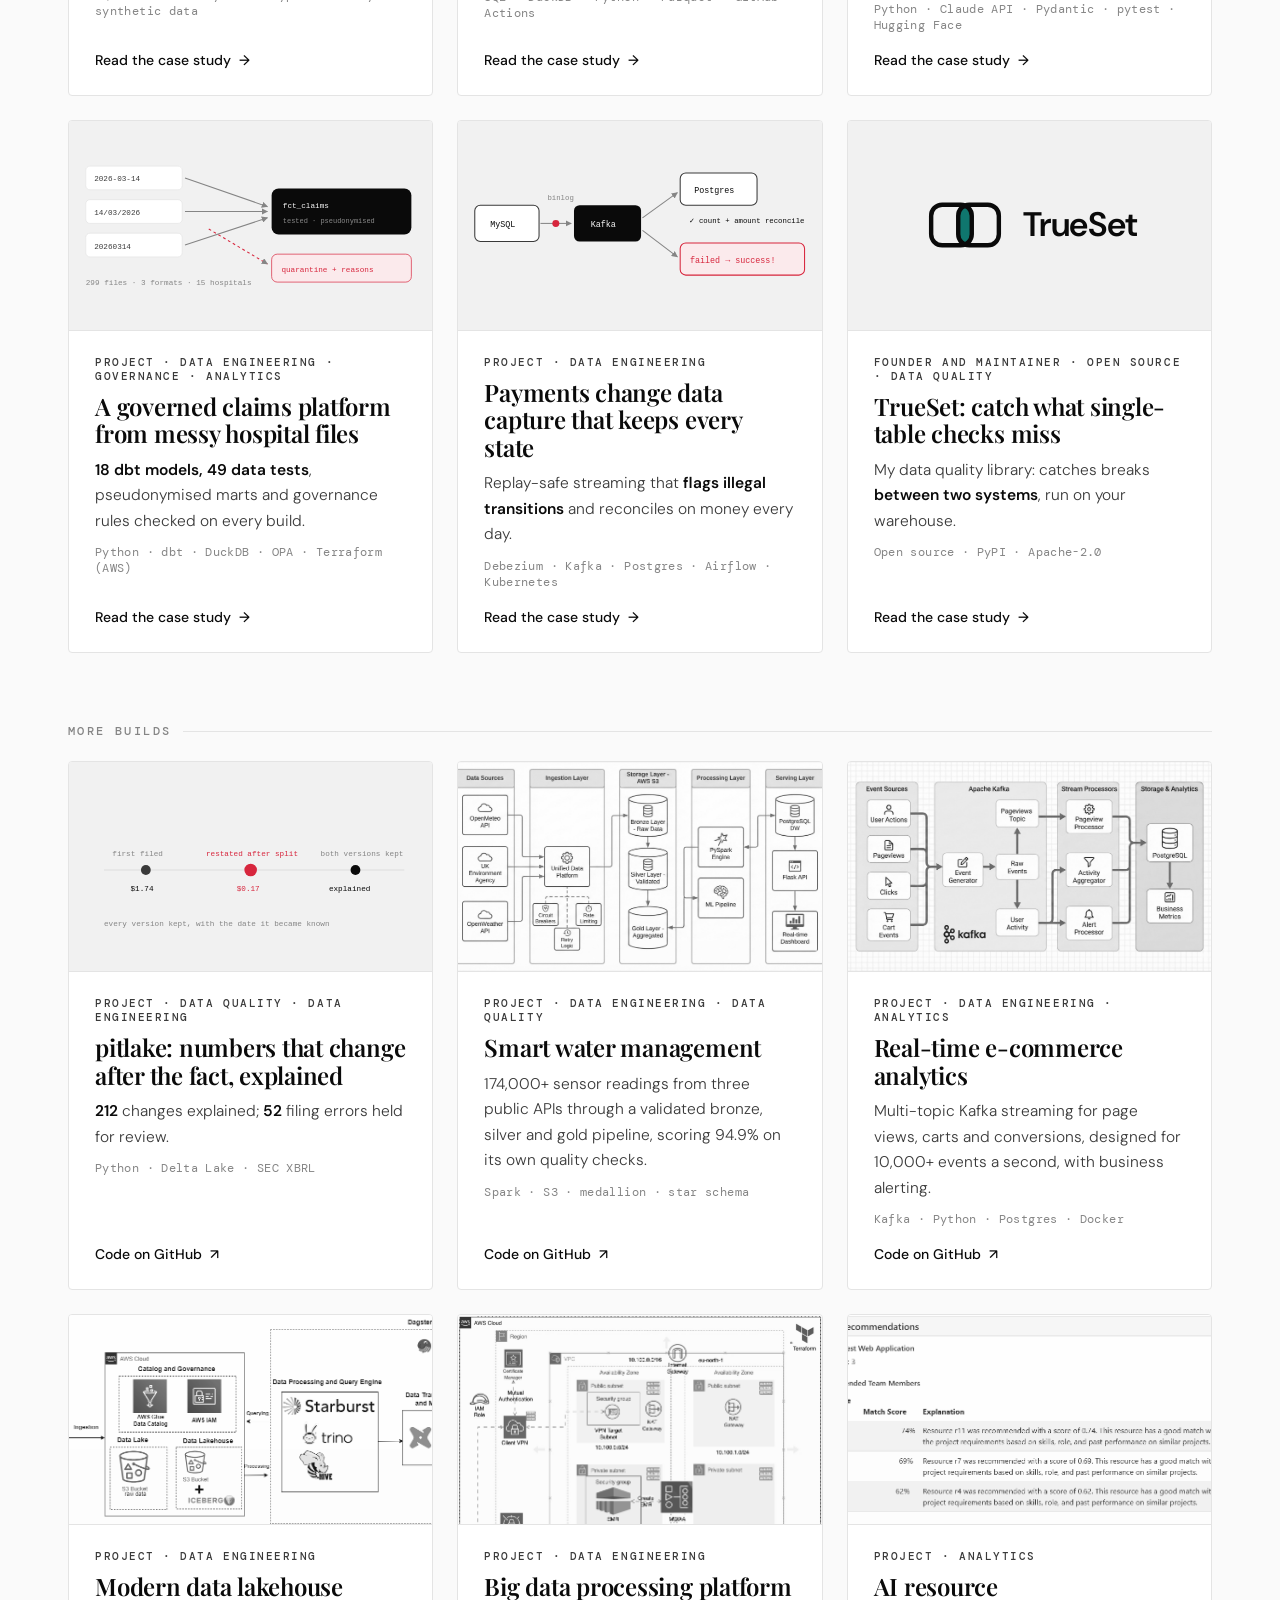
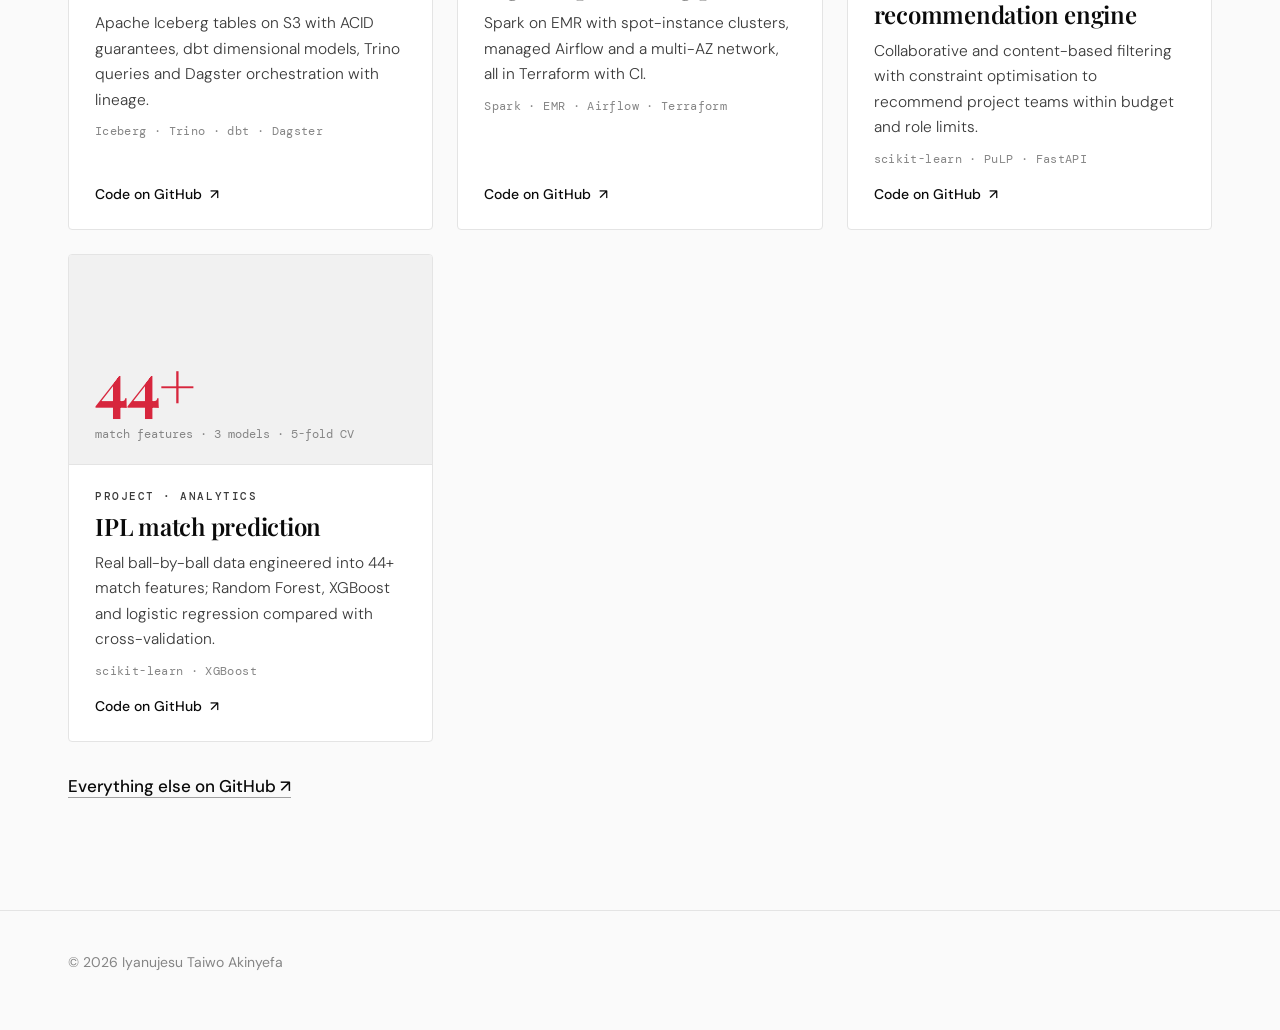
==== commit 46de9cfc: "TrueSet wordmark: TrueSet capitalisation" ====
--- a/work/index.html
+++ b/work/index.html
@@ -128,7 +128,7 @@
             </svg></div>
   <div class="txt"><div class="kind">Project · Data engineering</div><h3>Payments change data capture that keeps every state</h3><p class="find">Replay-safe streaming that <b>flags illegal transitions</b> and reconciles on money every day.</p><div class="tag">Debezium · Kafka · Postgres · Airflow · Kubernetes</div><span class="open">Read the case study <span class="arr">&rarr;</span></span></div>
 </a><a class="wcard rv" href="../work/trueset.html" data-cats="dq de gov">
-  <div class="art ts ts-art"><svg class="ts-mark big" viewBox="0 0 52 52" width="88" height="88" aria-hidden="true"><defs><clipPath id="tsC"><rect x="6" y="14" width="24" height="24" rx="6.5"/></clipPath></defs><g clip-path="url(#tsC)"><rect x="22" y="14" width="24" height="24" rx="6.5" fill="var(--ts-teal, #0F766E)"/></g><rect x="6" y="14" width="24" height="24" rx="6.5" fill="none" stroke="var(--ink, #14181B)" stroke-width="2.6"/><rect x="22" y="14" width="24" height="24" rx="6.5" fill="none" stroke="var(--ink, #14181B)" stroke-width="2.6"/></svg><span class="ts-word">trueset</span></div>
+  <div class="art ts ts-art"><svg class="ts-mark big" viewBox="0 0 52 52" width="88" height="88" aria-hidden="true"><defs><clipPath id="tsC"><rect x="6" y="14" width="24" height="24" rx="6.5"/></clipPath></defs><g clip-path="url(#tsC)"><rect x="22" y="14" width="24" height="24" rx="6.5" fill="var(--ts-teal, #0F766E)"/></g><rect x="6" y="14" width="24" height="24" rx="6.5" fill="none" stroke="var(--ink, #14181B)" stroke-width="2.6"/><rect x="22" y="14" width="24" height="24" rx="6.5" fill="none" stroke="var(--ink, #14181B)" stroke-width="2.6"/></svg><span class="ts-word">TrueSet</span></div>
   <div class="txt"><div class="kind ts-kind">Founder and maintainer · Open source · Data quality</div><h3>TrueSet: catch what single-table checks miss</h3><p class="find">My data quality library: catches breaks <b>between two systems</b>, run on your warehouse.</p><div class="tag">Open source · PyPI · Apache-2.0</div><span class="open">Read the case study <span class="arr">&rarr;</span></span></div>
 </a></div></div>
     <div data-group><div class="subhead">More builds</div><div class="work"><a class="wcard rv" href="https://github.com/Tee-works/pitlake" data-cats="dq de">
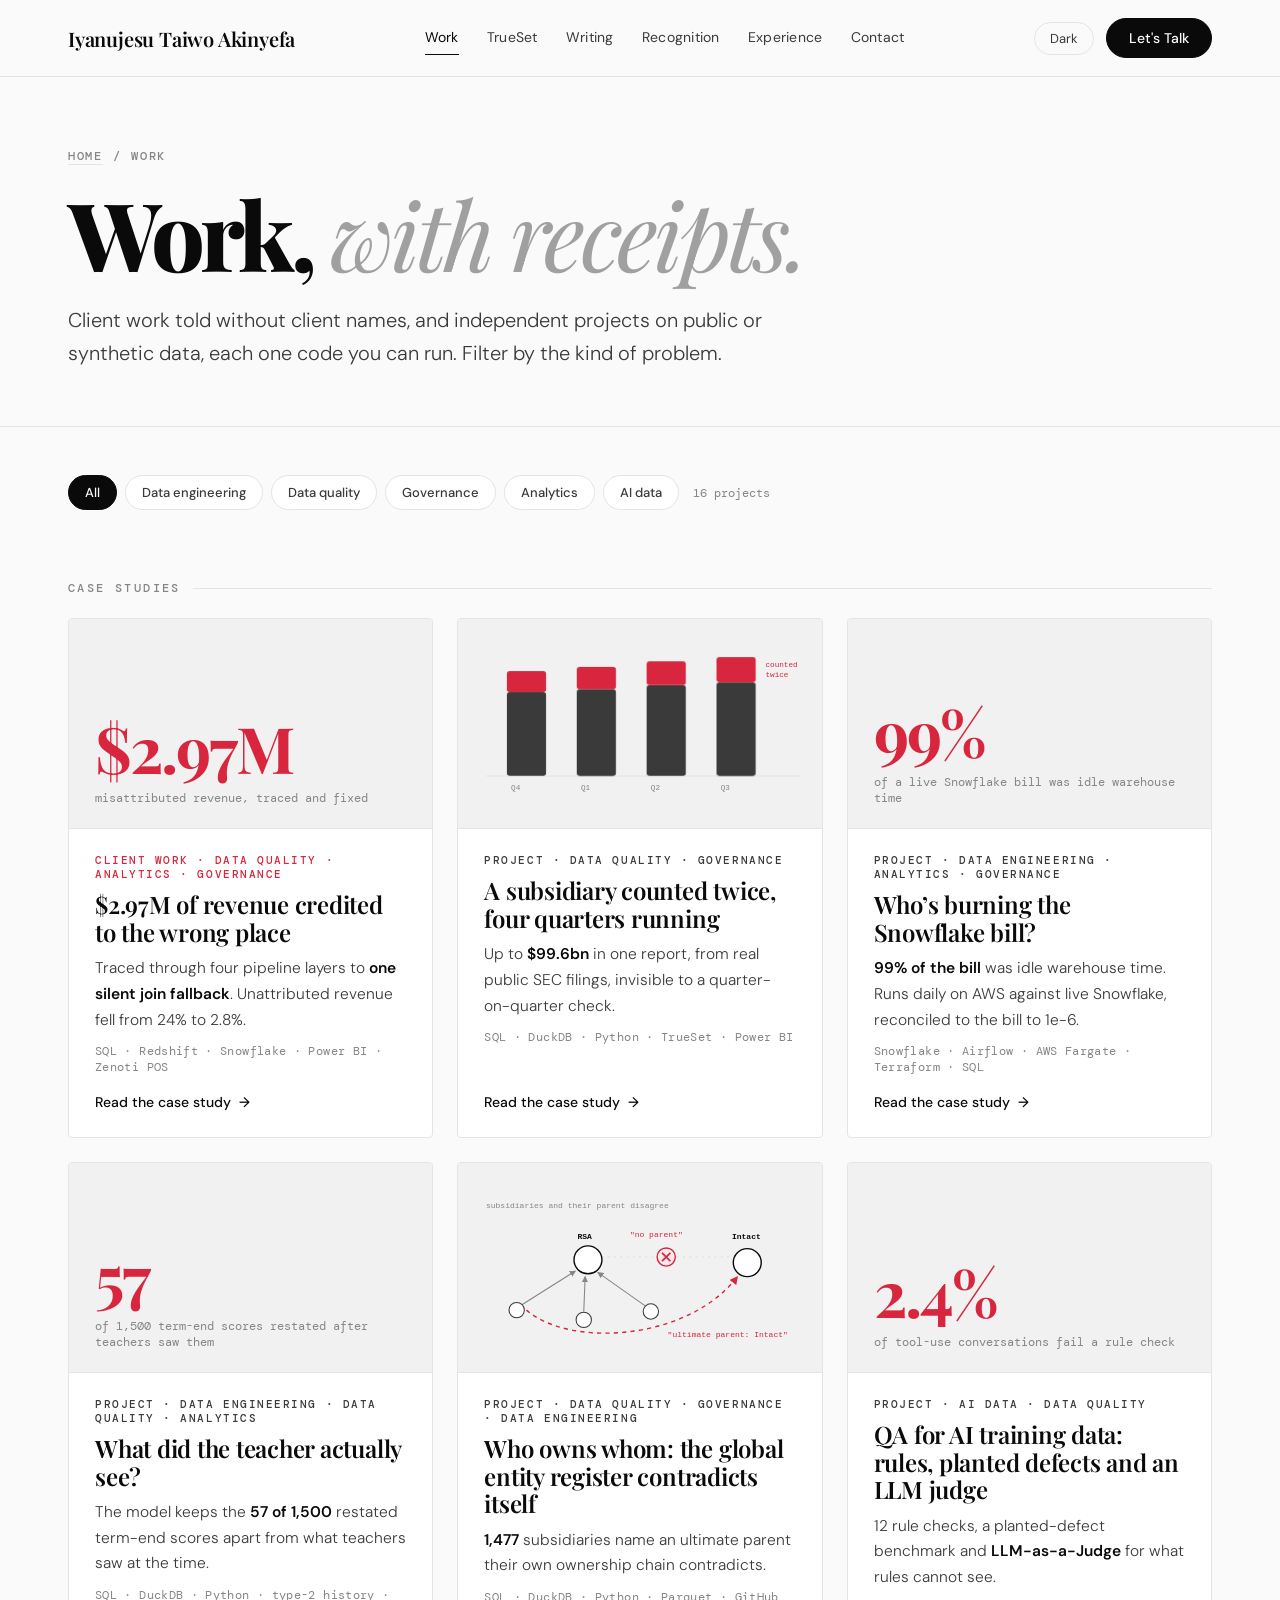
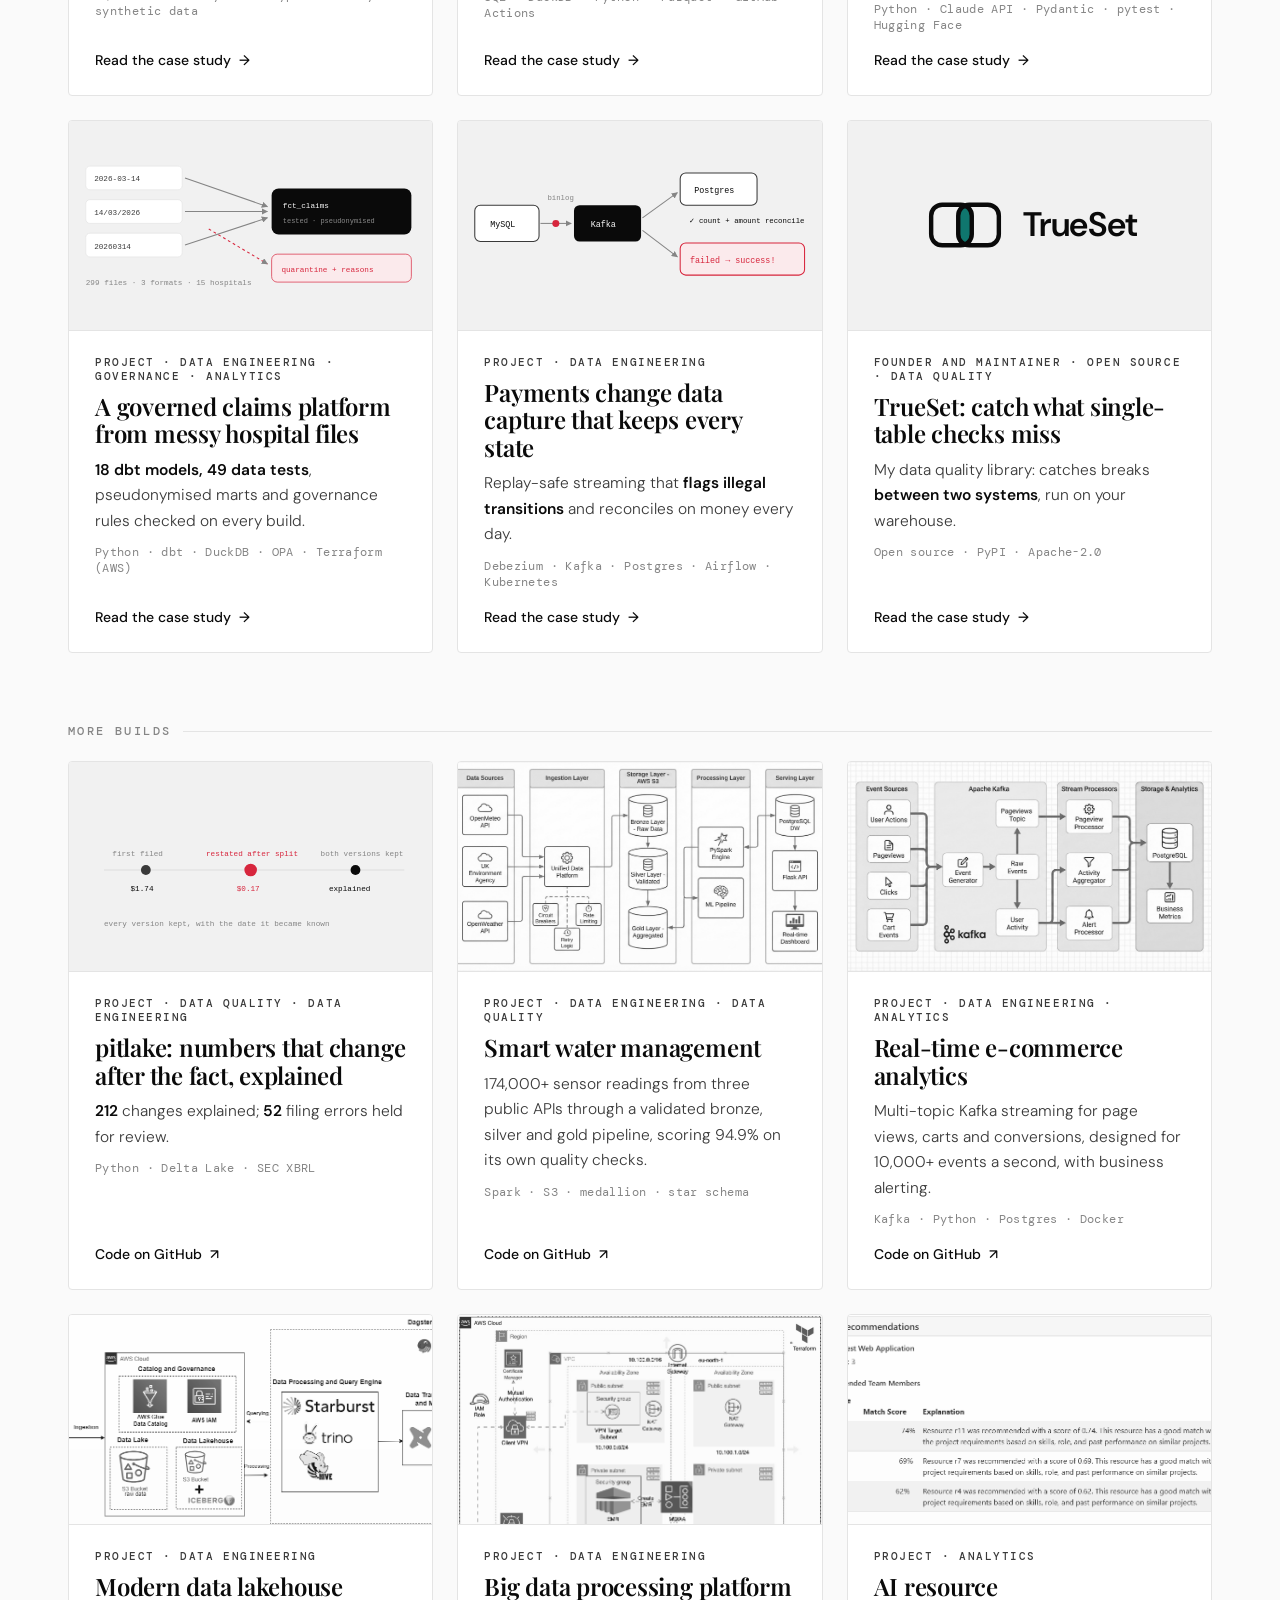
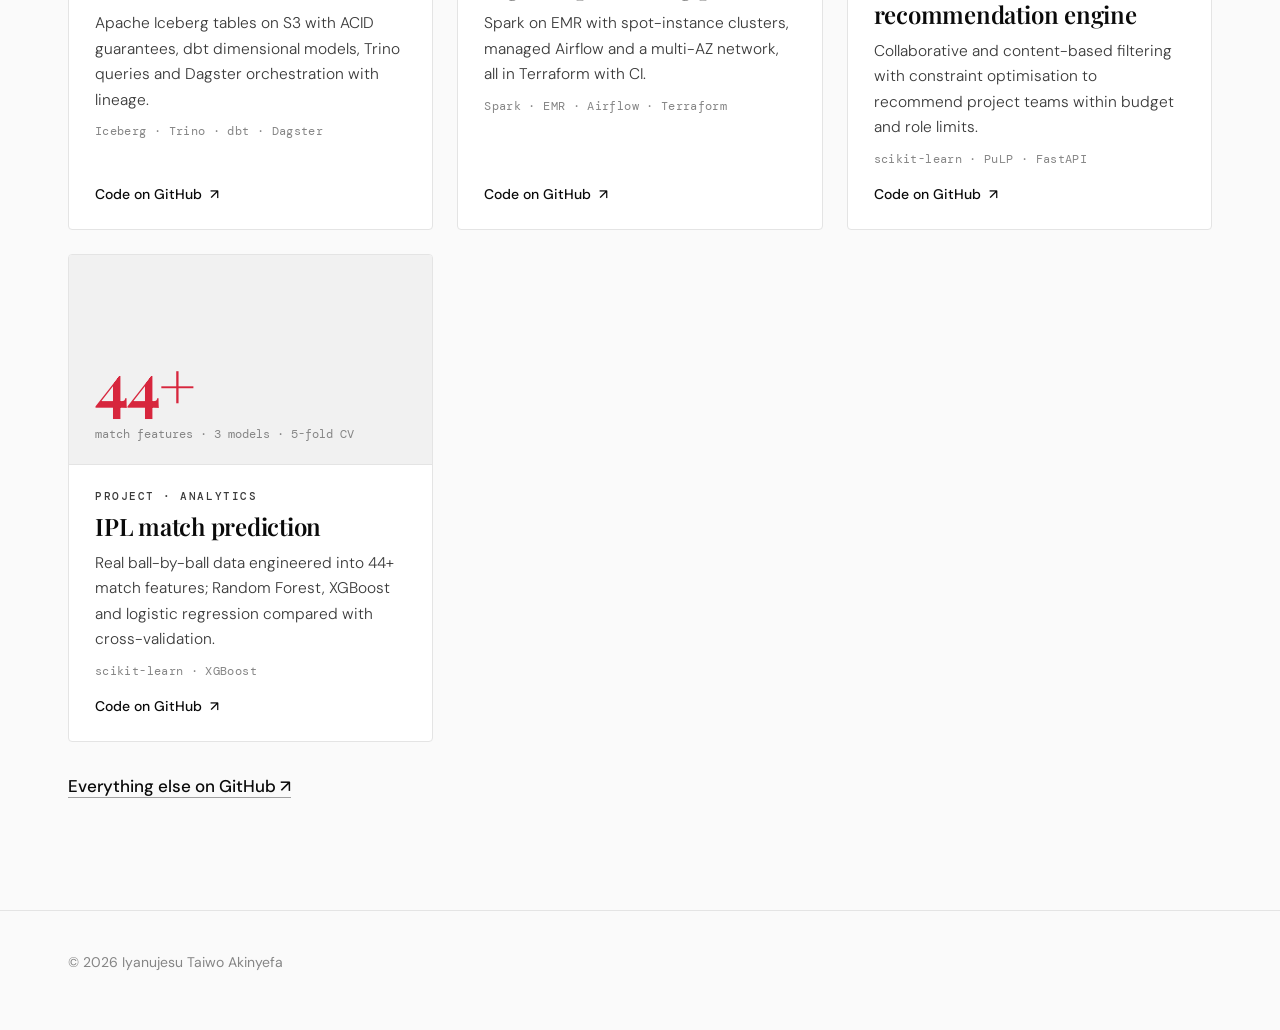
==== commit afc3ca18: "Review fixes: SEC filings label, reveal CTAs, audit offer, LinkedIn share card; version site.js" ====
--- a/work/index.html
+++ b/work/index.html
@@ -10,13 +10,19 @@
 <meta property="og:description" content="Data engineering, data quality, governance, analytics and AI data projects by Iyanujesu Taiwo Akinyefa, each with the problem, the build and the result in numbers.">
 <meta property="og:type" content="article">
 <meta property="og:url" content="https://tee-works.github.io/work/">
+<meta property="og:image" content="https://tee-works.github.io/assets/og-card.png">
+<meta property="og:image:width" content="1200">
+<meta property="og:image:height" content="630">
+<meta property="og:image:alt" content="Bad data is quiet. I make it loud. Iyanujesu Taiwo Akinyefa">
+<meta name="twitter:card" content="summary_large_image">
+<meta name="twitter:image" content="https://tee-works.github.io/assets/og-card.png">
 <meta name="theme-color" content="#0a0a0a">
 <link rel="icon" href="data:image/svg+xml,%3Csvg xmlns='http://www.w3.org/2000/svg' viewBox='0 0 32 32'%3E%3Crect width='32' height='32' rx='7' fill='%230a0a0a'/%3E%3Ctext x='15' y='23' font-family='Georgia,serif' font-size='19' font-weight='700' fill='%23fafafa' text-anchor='middle'%3EI%3C/text%3E%3Crect x='21' y='20' width='6' height='2.5' fill='%23ff4d5e'/%3E%3C/svg%3E">
 <script>try{var t=localStorage.getItem('theme');if(t)document.documentElement.setAttribute('data-theme',t)}catch(e){}</script>
 <link rel="preconnect" href="https://fonts.googleapis.com">
 <link rel="preconnect" href="https://fonts.gstatic.com" crossorigin>
 <link href="https://fonts.googleapis.com/css2?family=Playfair+Display:ital,wght@0,400;0,500;0,600;0,700;0,800;1,400;1,500&family=DM+Sans:opsz,wght@9..40,300;9..40,400;9..40,500;9..40,600&family=DM+Mono:wght@400;500&display=swap" rel="stylesheet">
-<link rel="stylesheet" href="../assets/site.css?v=20261112b">
+<link rel="stylesheet" href="../assets/site.css?v=20261112c">
 </head>
 <body>
 <a class="skip" href="#main">Skip to content</a>
@@ -57,7 +63,7 @@
                 <text x="440" y="34" fill="var(--signal)">counted</text><text x="440" y="48" fill="var(--signal)">twice</text>
               </g>
             </svg></div>
-  <div class="txt"><div class="kind">Project · Data quality · Governance</div><h3>A subsidiary counted twice, four quarters running</h3><p class="find">Up to <b>$99.6bn</b> in one report, invisible to a quarter-on-quarter check.</p><div class="tag">SQL · DuckDB · Python · TrueSet · Power BI</div><span class="open">Read the case study <span class="arr">&rarr;</span></span></div>
+  <div class="txt"><div class="kind">Project · Data quality · Governance</div><h3>A subsidiary counted twice, four quarters running</h3><p class="find">Up to <b>$99.6bn</b> in one report, from real public SEC filings, invisible to a quarter-on-quarter check.</p><div class="tag">SQL · DuckDB · Python · TrueSet · Power BI</div><span class="open">Read the case study <span class="arr">&rarr;</span></span></div>
 </a><a class="wcard rv" href="../work/snowflake-cost-attribution.html" data-cats="de an gov">
   <div class="art"><div class="art num"><b>99%</b><span>of a live Snowflake bill was idle warehouse time</span></div></div>
   <div class="txt"><div class="kind">Project · Data engineering · Analytics · Governance</div><h3>Who’s burning the Snowflake bill?</h3><p class="find"><b>99% of the bill</b> was idle warehouse time. Runs daily on AWS against live Snowflake, reconciled to the bill to 1e-6.</p><div class="tag">Snowflake · Airflow · AWS Fargate · Terraform · SQL</div><span class="open">Read the case study <span class="arr">&rarr;</span></span></div>
@@ -166,6 +172,6 @@
 </section>
 </main>
 <footer><div class="wrap">&copy; 2026 Iyanujesu Taiwo Akinyefa</div></footer>
-<script src="../assets/site.js" defer></script>
+<script src="../assets/site.js?v=20261112c" defer></script>
 </body>
 </html>
--- a/assets/site.css
+++ b/assets/site.css
@@ -424,3 +424,10 @@
 .ts-art .ts-word { font-size: 38px; }
 .art.ts-art svg.ts-mark.big { width: 88px; height: 88px; }
 .art.ts-art .ts-word { font-size: 34px; }
+
+/* reveal CTAs and audit offer (12 Nov 2026) */
+.reveal-ctas { display: flex; flex-wrap: wrap; gap: 8px 22px; margin-top: 12px; }
+.audit-offer { margin: 6px 0 30px; padding: 18px 22px; border-left: 3px solid var(--red); background: var(--bg-2); max-width: 760px; }
+.audit-offer .k { font: 500 12px var(--mono); letter-spacing: .06em; text-transform: uppercase; color: var(--red); margin-bottom: 8px; }
+.audit-offer ul { margin: 0; padding-left: 18px; color: var(--ink-2); font-size: 15.5px; }
+.audit-offer li { margin: 4px 0; }
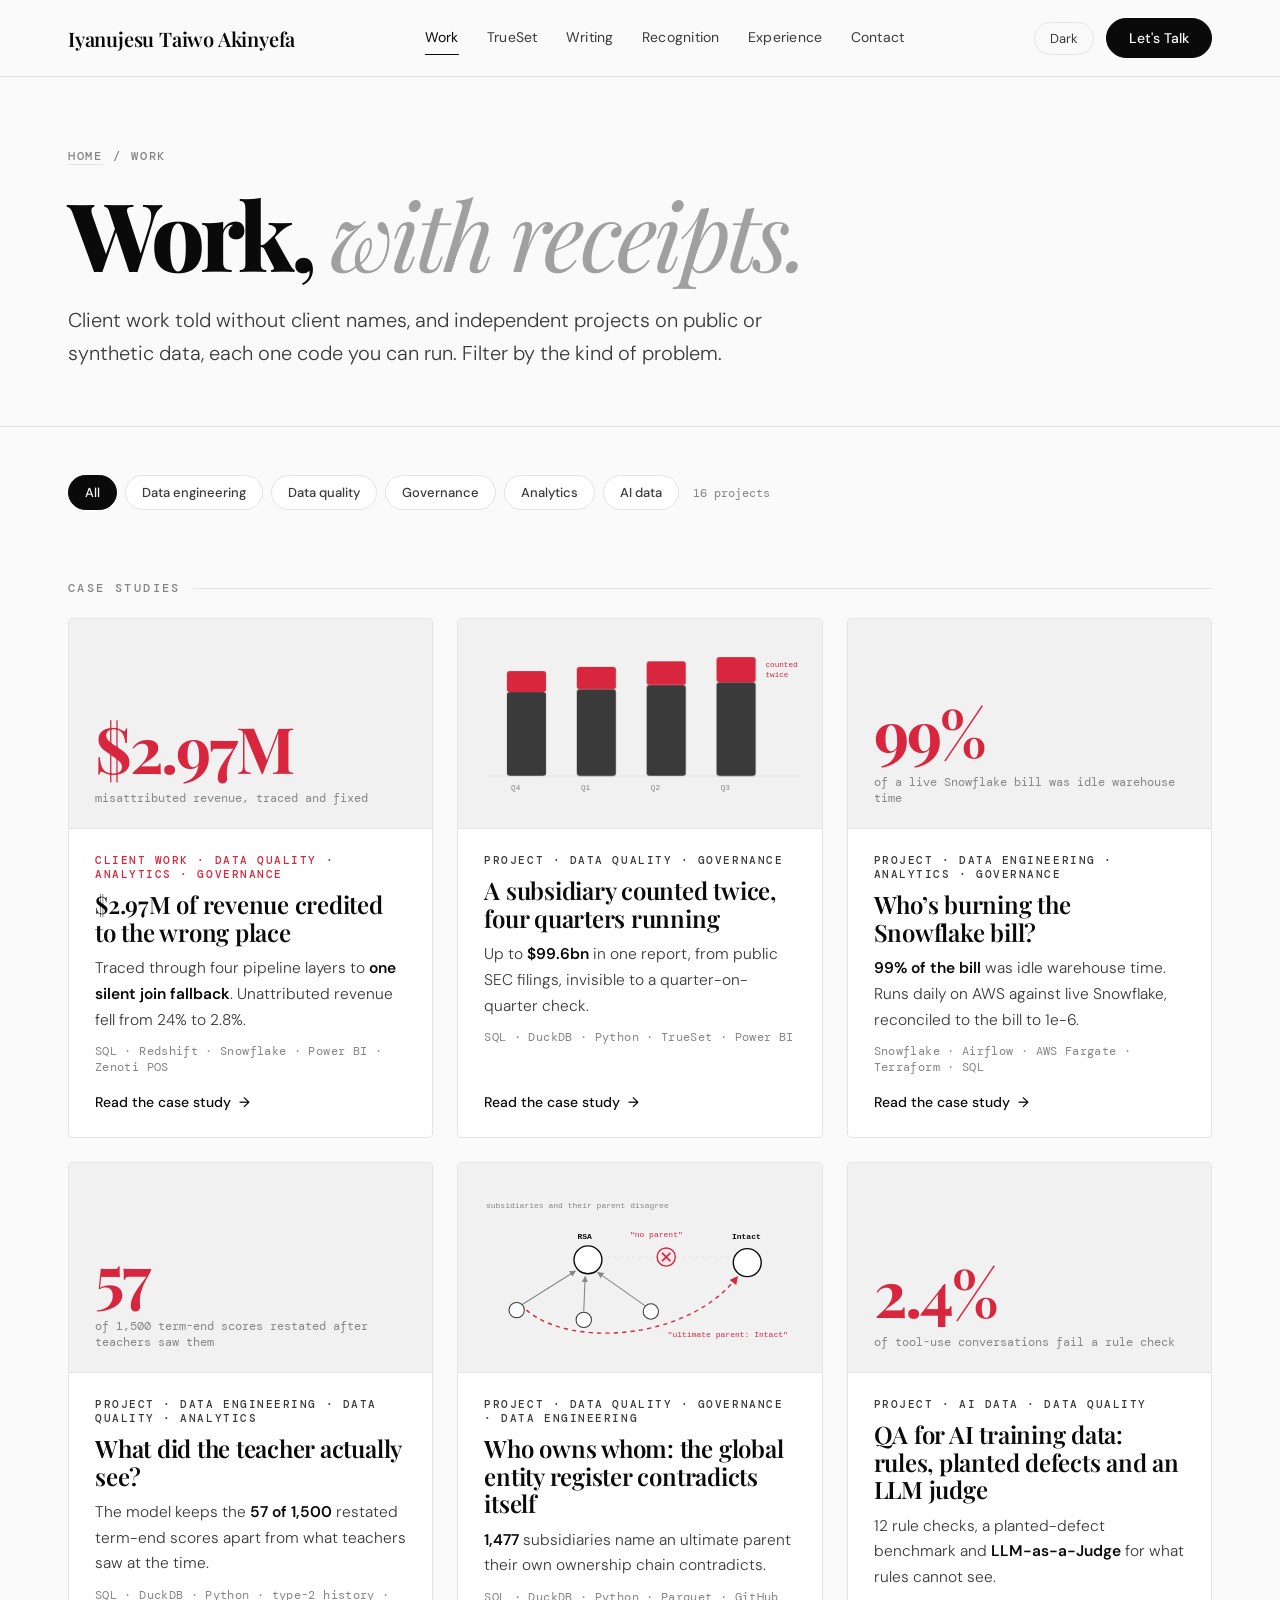
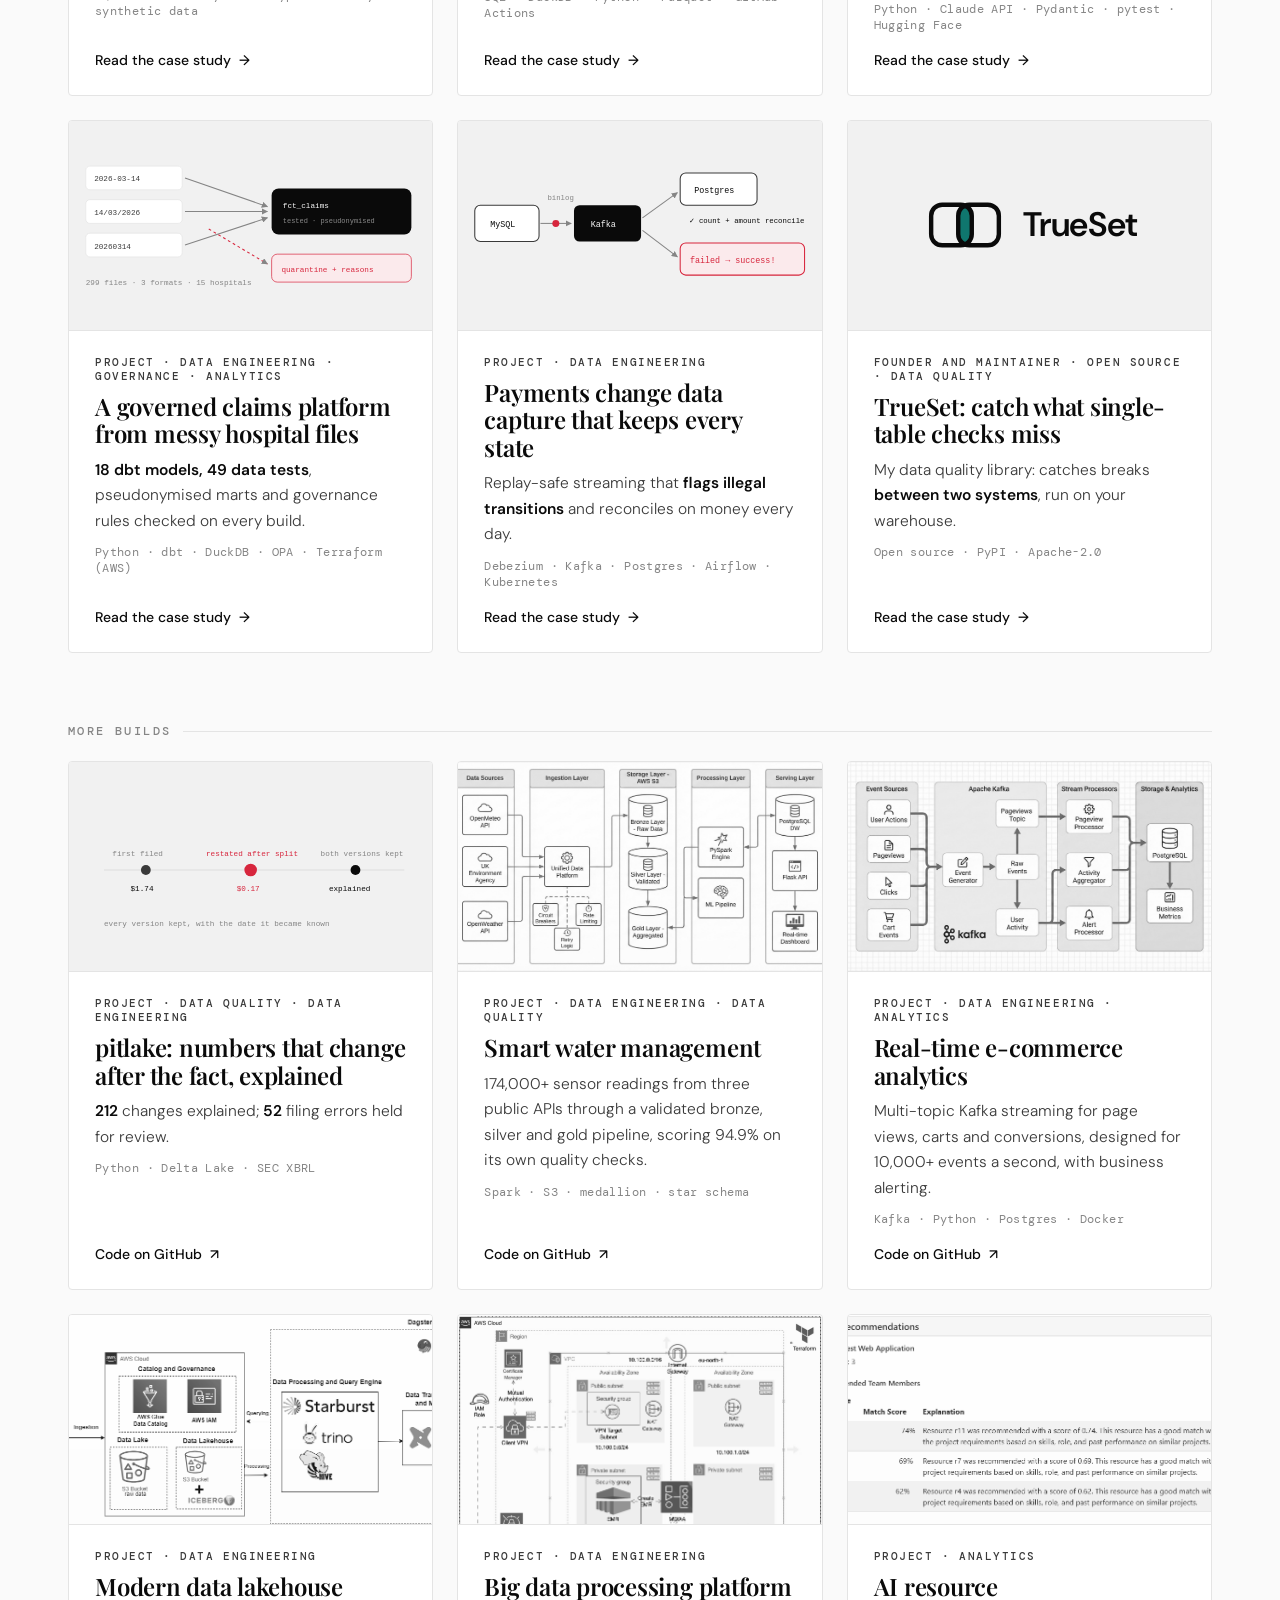
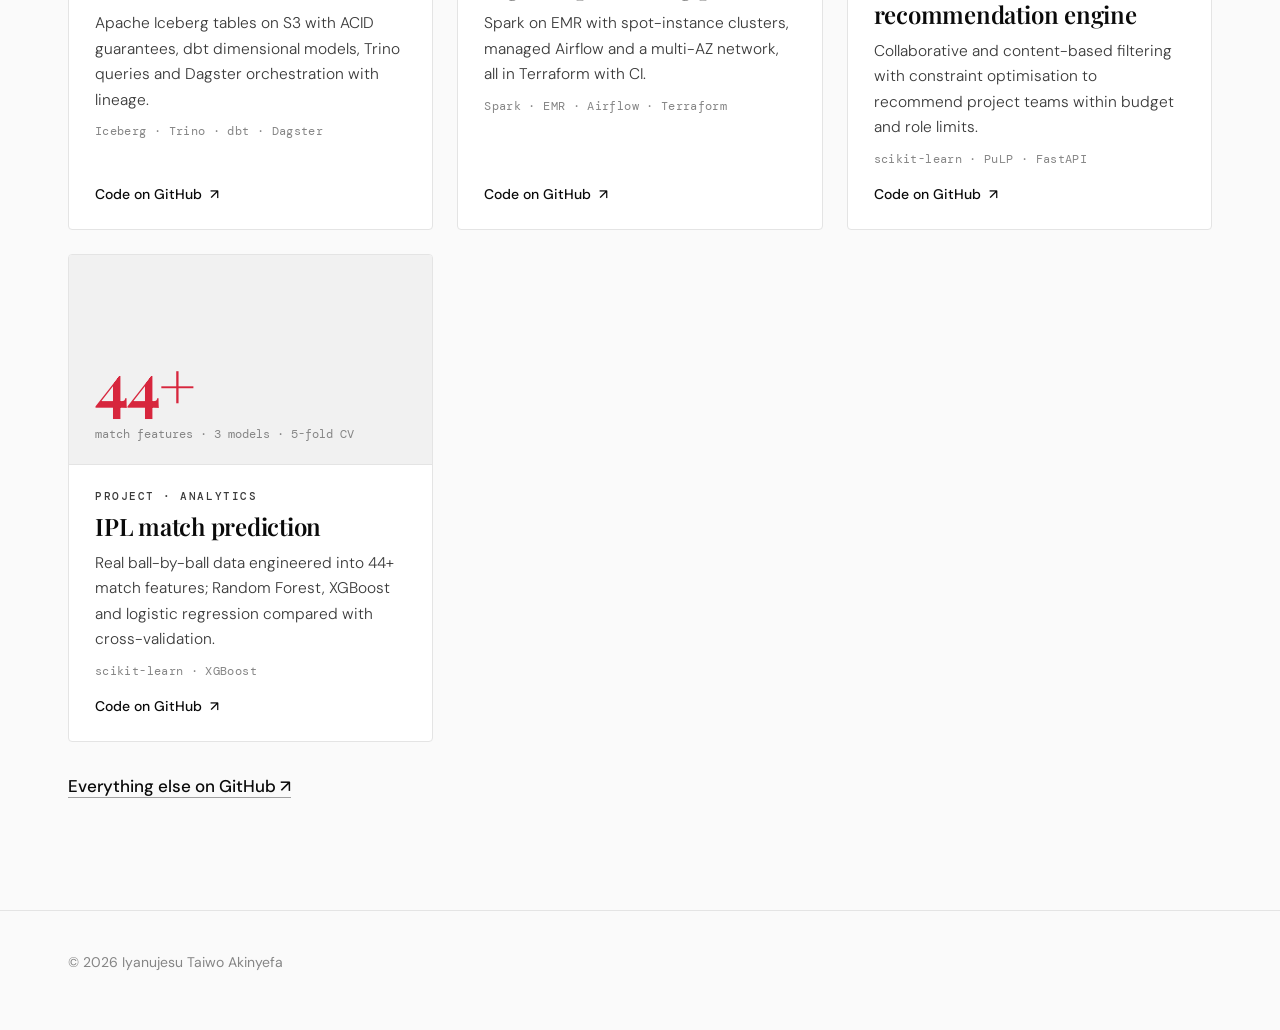
==== commit 96000653: "SEC filings label: drop 'real'" ====
--- a/work/index.html
+++ b/work/index.html
@@ -63,7 +63,7 @@
                 <text x="440" y="34" fill="var(--signal)">counted</text><text x="440" y="48" fill="var(--signal)">twice</text>
               </g>
             </svg></div>
-  <div class="txt"><div class="kind">Project · Data quality · Governance</div><h3>A subsidiary counted twice, four quarters running</h3><p class="find">Up to <b>$99.6bn</b> in one report, from real public SEC filings, invisible to a quarter-on-quarter check.</p><div class="tag">SQL · DuckDB · Python · TrueSet · Power BI</div><span class="open">Read the case study <span class="arr">&rarr;</span></span></div>
+  <div class="txt"><div class="kind">Project · Data quality · Governance</div><h3>A subsidiary counted twice, four quarters running</h3><p class="find">Up to <b>$99.6bn</b> in one report, from public SEC filings, invisible to a quarter-on-quarter check.</p><div class="tag">SQL · DuckDB · Python · TrueSet · Power BI</div><span class="open">Read the case study <span class="arr">&rarr;</span></span></div>
 </a><a class="wcard rv" href="../work/snowflake-cost-attribution.html" data-cats="de an gov">
   <div class="art"><div class="art num"><b>99%</b><span>of a live Snowflake bill was idle warehouse time</span></div></div>
   <div class="txt"><div class="kind">Project · Data engineering · Analytics · Governance</div><h3>Who’s burning the Snowflake bill?</h3><p class="find"><b>99% of the bill</b> was idle warehouse time. Runs daily on AWS against live Snowflake, reconciled to the bill to 1e-6.</p><div class="tag">Snowflake · Airflow · AWS Fargate · Terraform · SQL</div><span class="open">Read the case study <span class="arr">&rarr;</span></span></div>
